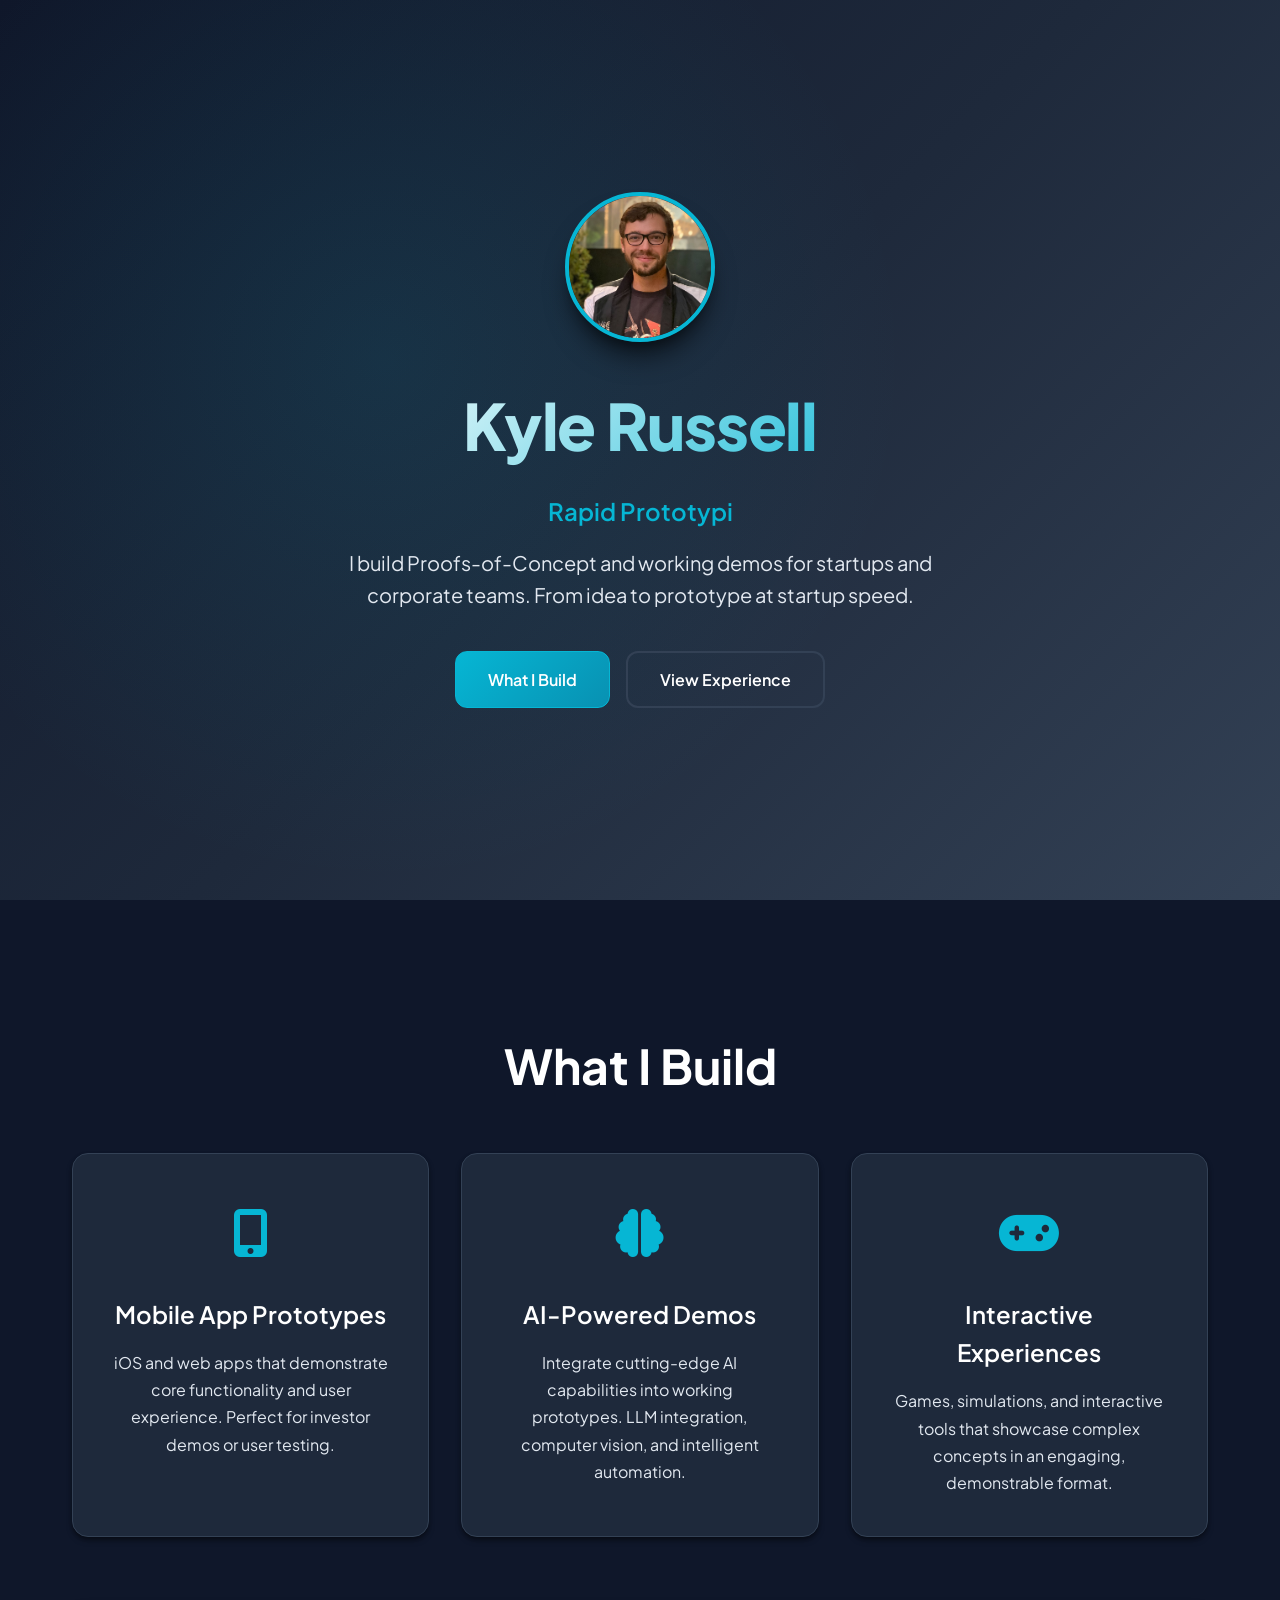
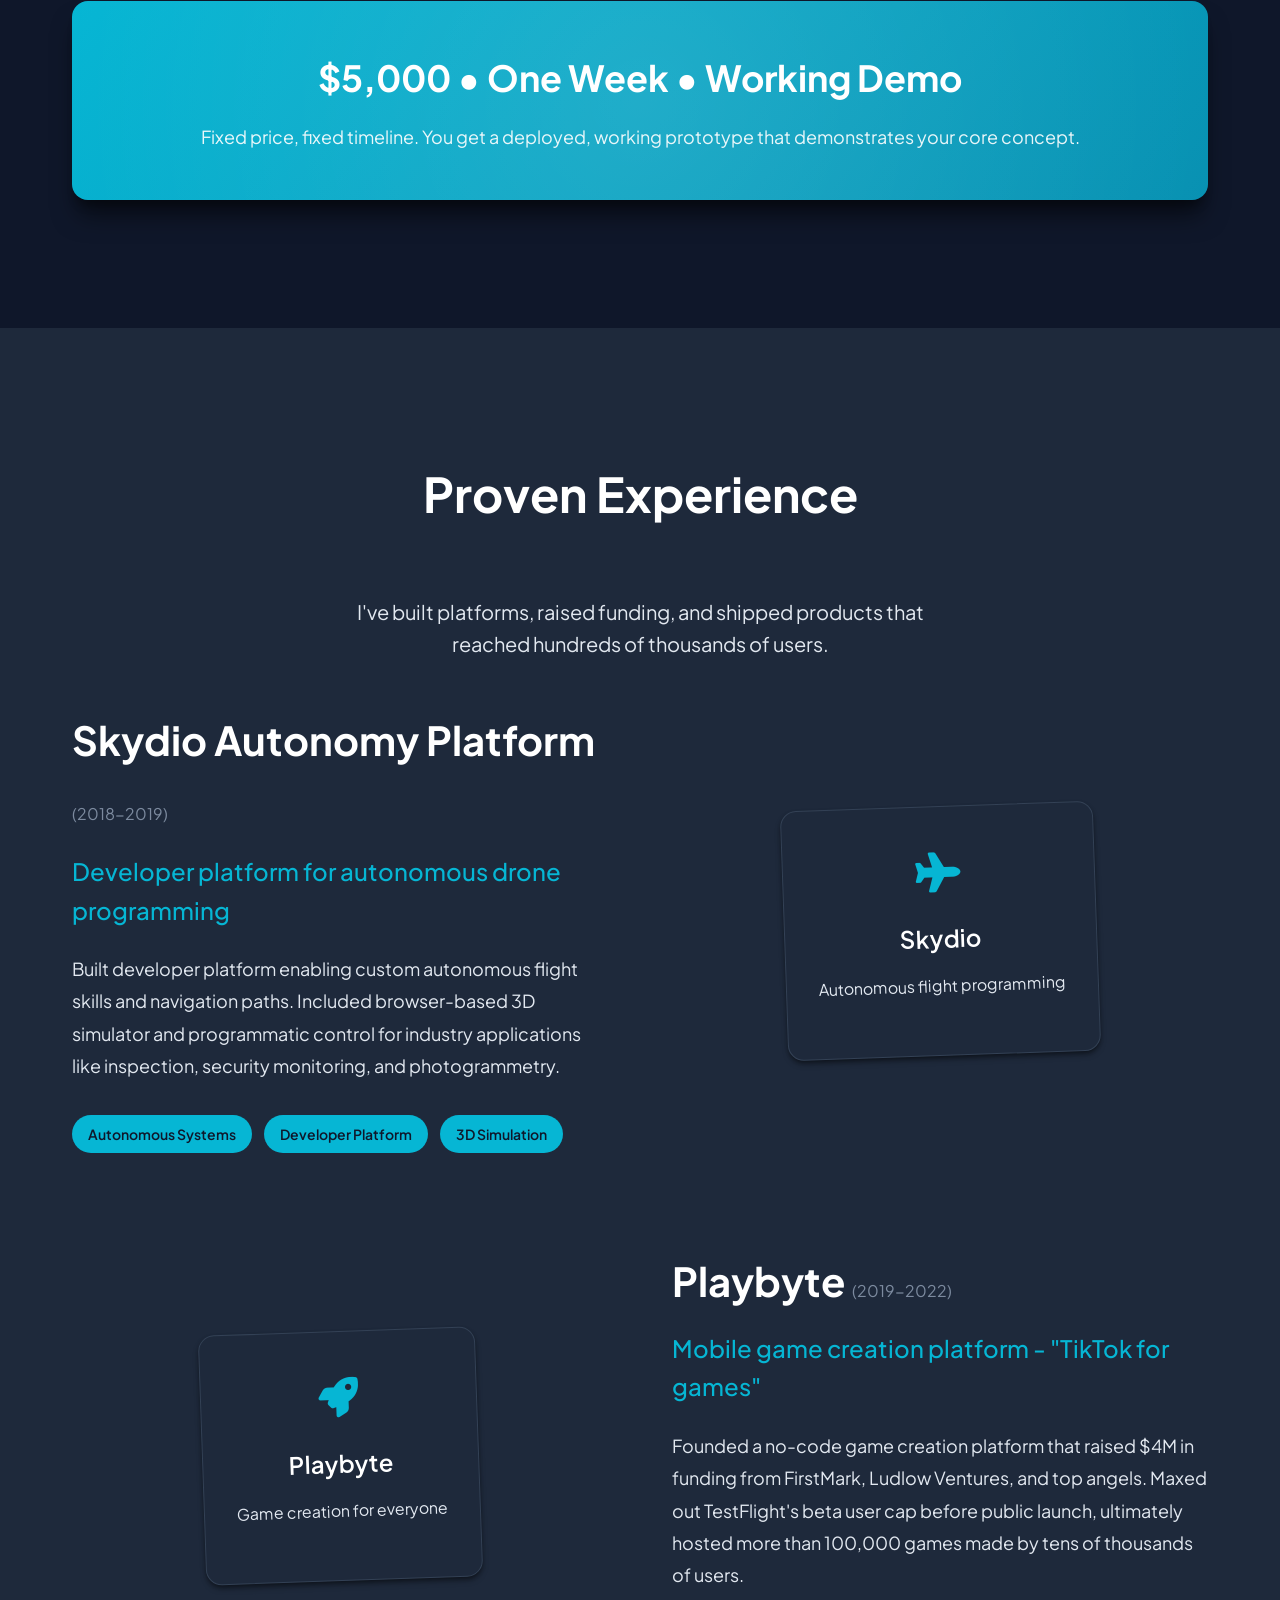
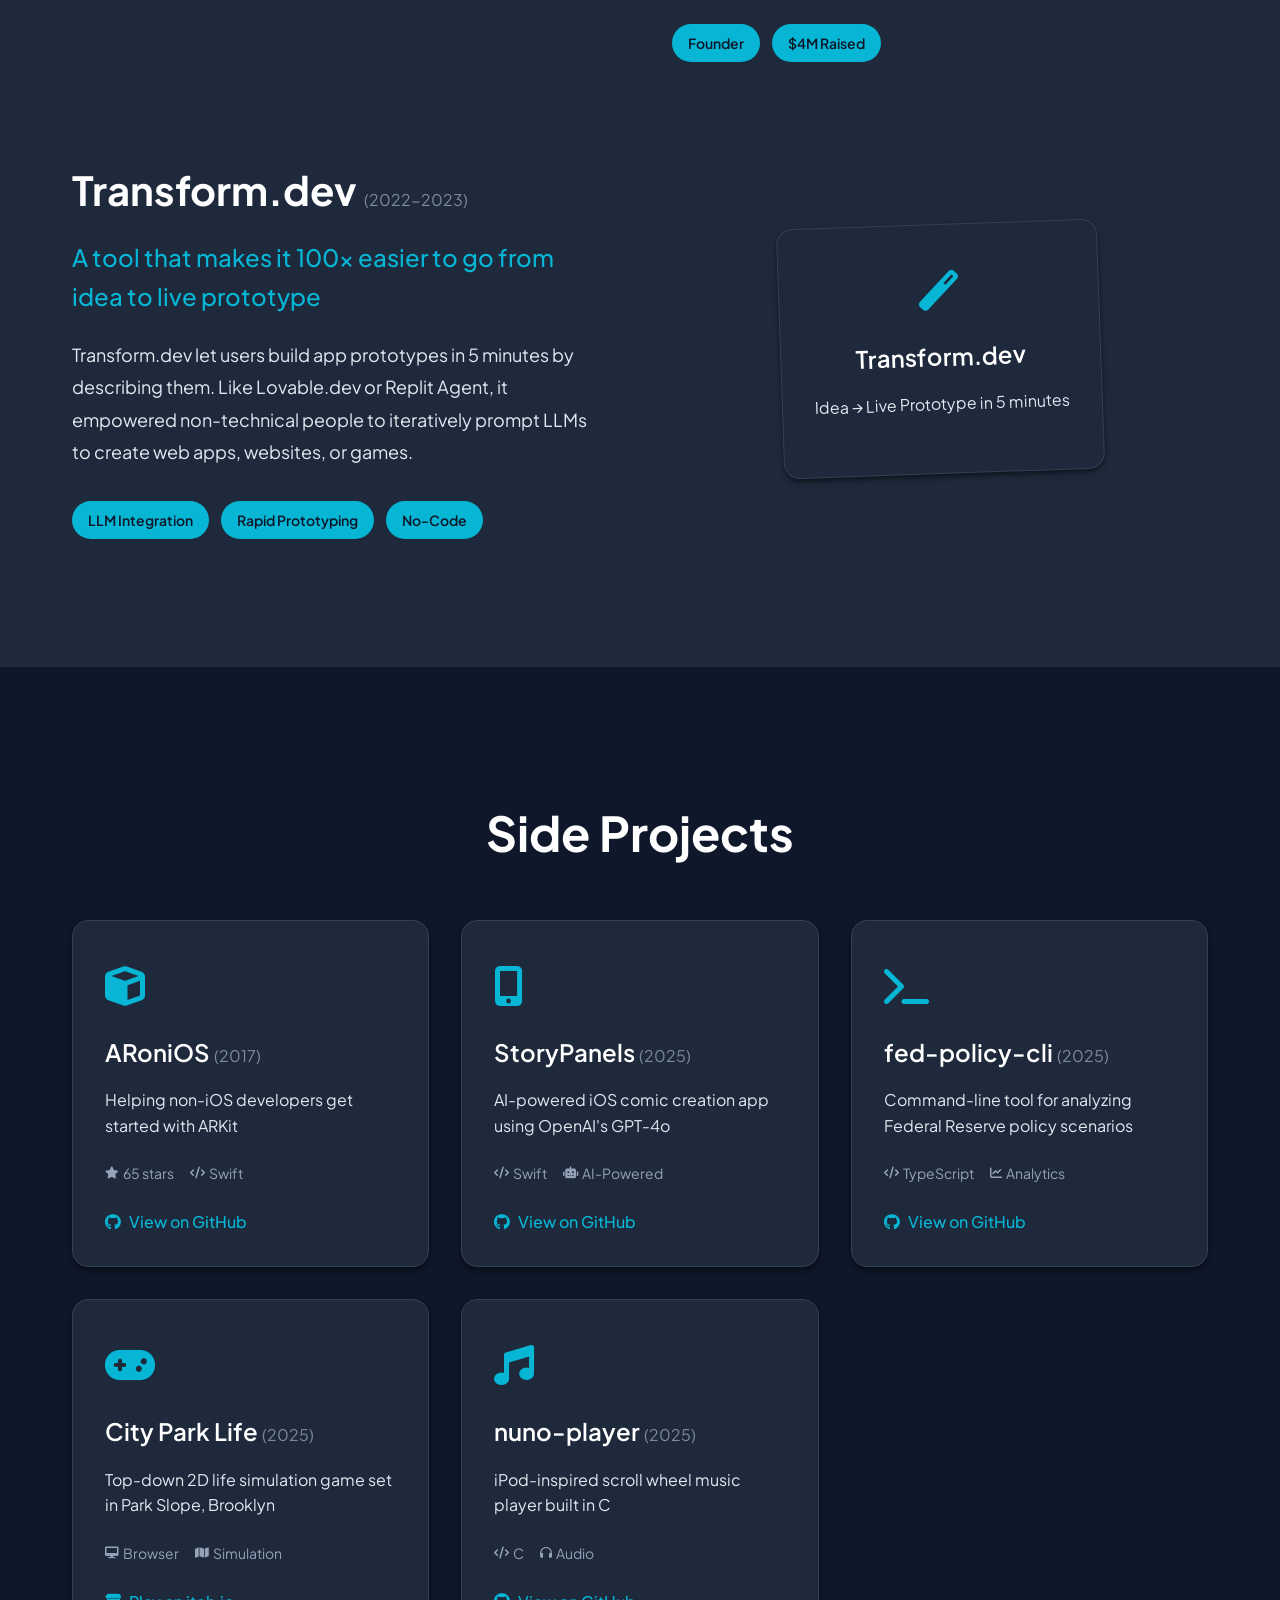
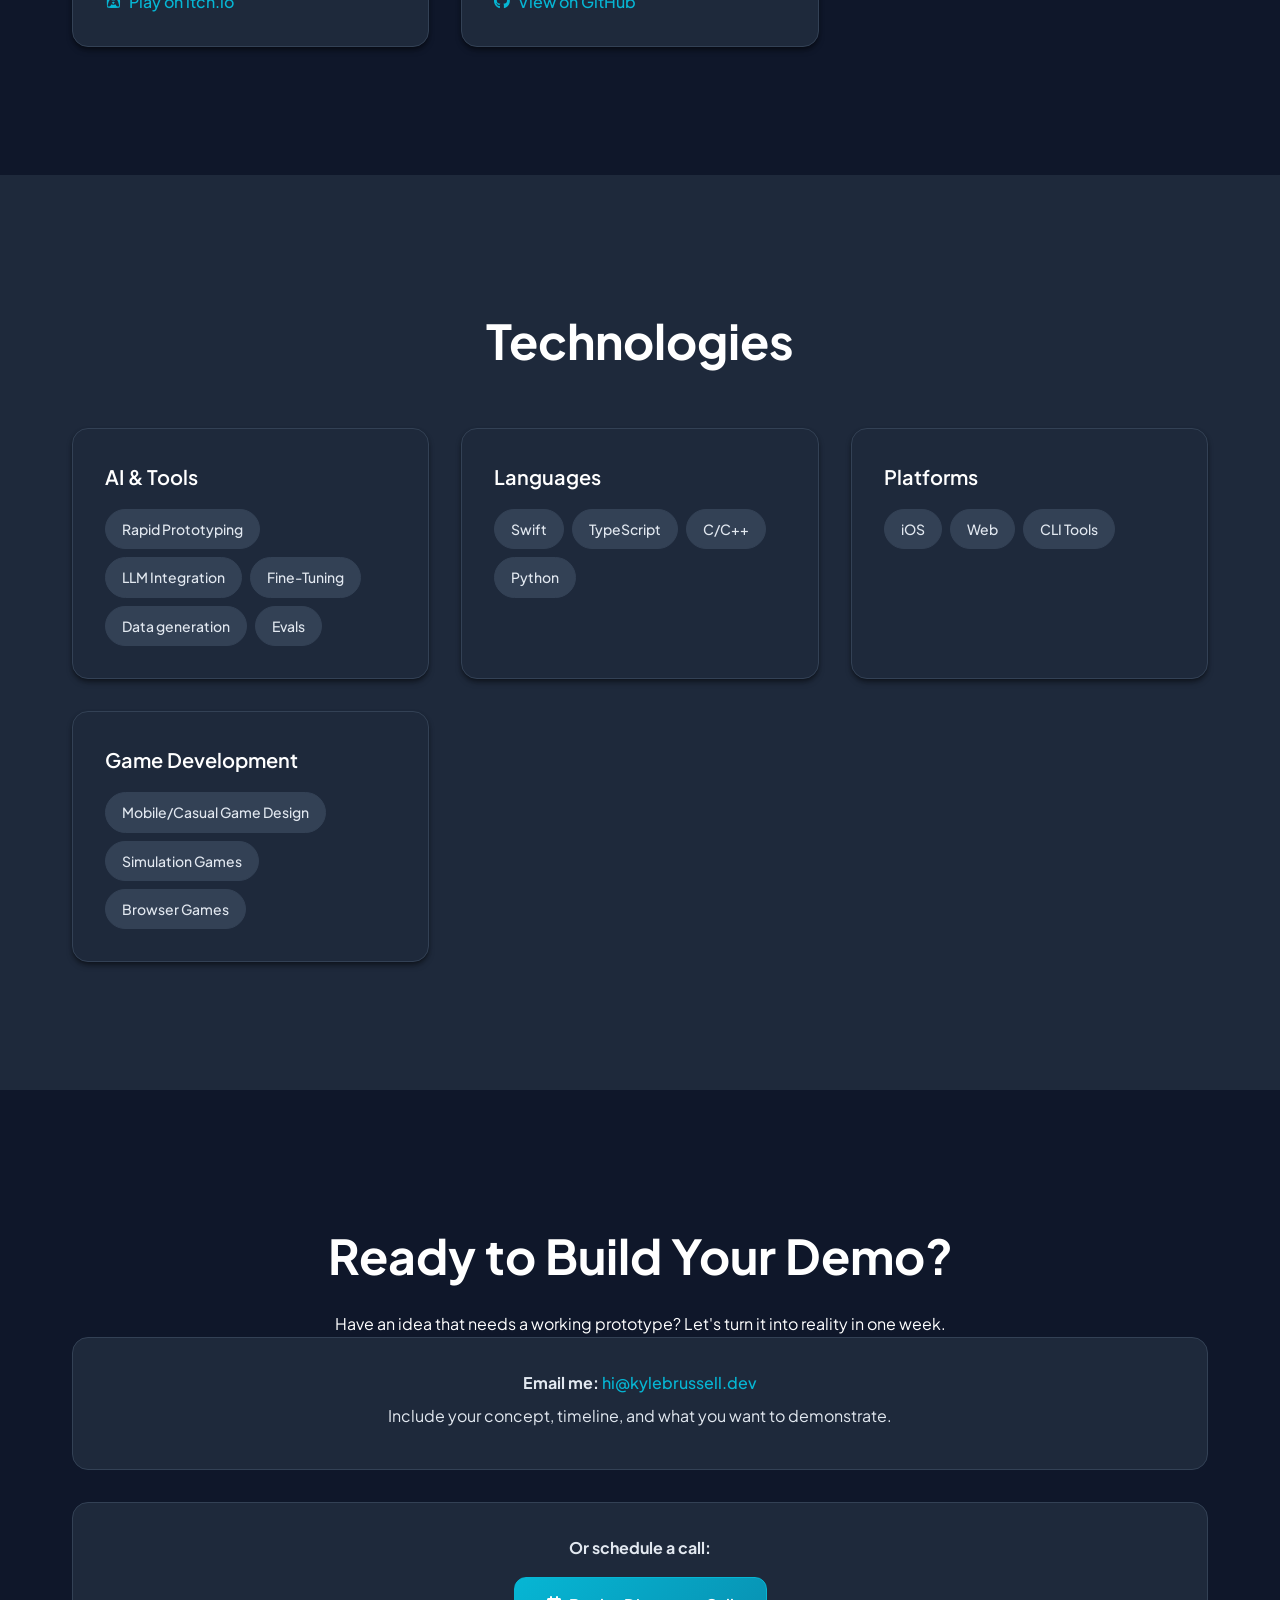
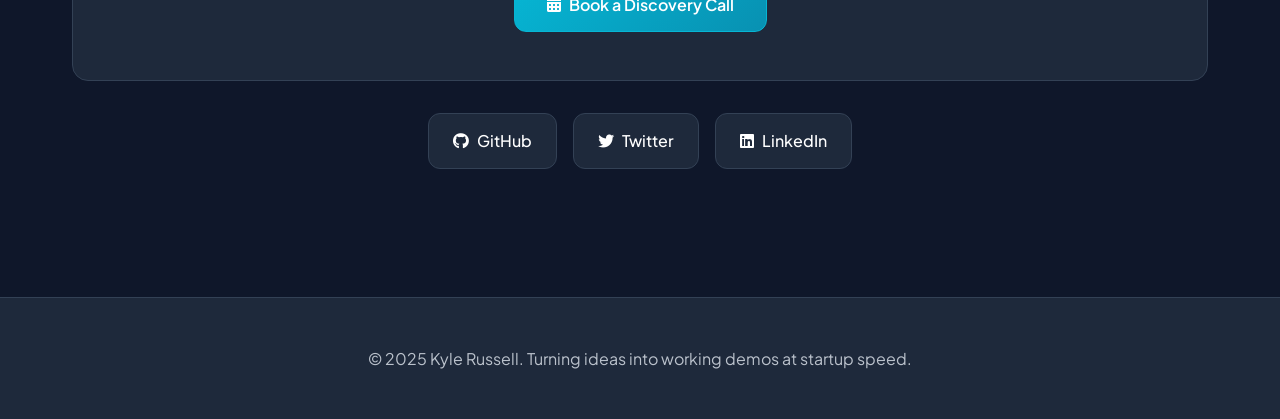
==== index.html @ d9837a2a "Streamline hero description copy - Change "From idea to deployed prototype at startup speed" to "Fro" ====
<!DOCTYPE html>
<html lang="en">
<head>
    <meta charset="UTF-8">
    <meta name="viewport" content="width=device-width, initial-scale=1.0">
    <title>Kyle Russell - Rapid Prototyping & Demo Development</title>
    <link rel="stylesheet" href="styles.css">
    <link href="https://fonts.googleapis.com/css2?family=Plus+Jakarta+Sans:wght@200;300;400;500;600;700;800&display=swap" rel="stylesheet">
    <link rel="stylesheet" href="https://cdnjs.cloudflare.com/ajax/libs/font-awesome/6.0.0/css/all.min.css">
</head>
<body>
    <header class="hero">
        <div class="container">
            <div class="hero-content">
                <div class="hero-profile">
                    <img src="./kyle-2019.jpeg" alt="Kyle Russell" class="profile-image">
                </div>
                <h1>Kyle Russell</h1>
                <p class="hero-subtitle">Rapid Prototyping & Demo Development</p>
                <p class="hero-description">I build Proofs-of-Concept and working demos for startups and corporate teams. From idea to prototype at startup speed.</p>
                <div class="hero-links">
                    <a href="#services" class="btn btn-primary">
                        What I Build
                    </a>
                    <a href="#experience" class="btn btn-secondary">View Experience</a>
                </div>
            </div>
        </div>
    </header>

    <main>
        <section id="services" class="services">
            <div class="container">
                <h2>What I Build</h2>
                <div class="services-grid">
                    <div class="service-card">
                        <div class="service-icon">
                            <i class="fas fa-mobile-alt"></i>
                        </div>
                        <h3>Mobile App Prototypes</h3>
                        <p>iOS and web apps that demonstrate core functionality and user experience. Perfect for investor demos or user testing.</p>
                    </div>
                    <div class="service-card">
                        <div class="service-icon">
                            <i class="fas fa-brain"></i>
                        </div>
                        <h3>AI-Powered Demos</h3>
                        <p>Integrate cutting-edge AI capabilities into working prototypes. LLM integration, computer vision, and intelligent automation.</p>
                    </div>
                    <div class="service-card">
                        <div class="service-icon">
                            <i class="fas fa-gamepad"></i>
                        </div>
                        <h3>Interactive Experiences</h3>
                        <p>Games, simulations, and interactive tools that showcase complex concepts in an engaging, demonstrable format.</p>
                    </div>
                </div>
                <div class="pricing-highlight">
                    <h3>$5,000 • One Week • Working Demo</h3>
                    <p>Fixed price, fixed timeline. You get a deployed, working prototype that demonstrates your core concept.</p>
                </div>
            </div>
        </section>

        <section id="experience" class="featured-project">
            <div class="container">
                <h2 class="featured-title">Proven Experience</h2>
                <p class="section-subtitle">I've built platforms, raised funding, and shipped products that reached hundreds of thousands of users.</p>
                <div class="featured-grid">
                    <div class="featured-item">
                        <div class="featured-text">
                            <h3>Skydio Autonomy Platform <span class="project-year">(2018-2019)</span></h3>
                            <p class="featured-tagline">Developer platform for autonomous drone programming</p>
                            <p class="featured-description">
                                Built developer platform enabling custom autonomous flight skills and navigation paths. 
                                Included browser-based 3D simulator and programmatic control for industry applications 
                                like inspection, security monitoring, and photogrammetry.
                            </p>
                            <div class="featured-tech">
                                <span class="tech-tag">Autonomous Systems</span>
                                <span class="tech-tag">Developer Platform</span>
                                <span class="tech-tag">3D Simulation</span>
                            </div>
                        </div>
                        <div class="featured-visual">
                            <a href="https://techcrunch.com/2018/09/06/skydio-announces-autonomous-drone-developer-platform-new-1999-price-point/" class="featured-card-link">
                                <div class="project-card featured-card">
                                    <div class="card-icon">
                                        <i class="fas fa-plane"></i>
                                    </div>
                                    <h3>Skydio</h3>
                                    <p>Autonomous flight programming</p>
                                </div>
                            </a>
                        </div>
                    </div>
                    
                    <div class="featured-item">
                        <div class="featured-text">
                            <h3>Playbyte <span class="project-year">(2019-2022)</span></h3>
                            <p class="featured-tagline">Mobile game creation platform - "TikTok for games"</p>
                            <p class="featured-description">
                                Founded a no-code game creation platform that raised $4M in funding from FirstMark, 
                                Ludlow Ventures, and top angels. 
                                
                                Maxed out TestFlight's 
                                beta user cap before public launch, ultimately hosted more than 100,000 games
                                made by tens of thousands of users.
                            </p>
                            <div class="featured-tech">
                                <span class="tech-tag">Founder</span>
                                <span class="tech-tag">$4M Raised</span>
                            </div>
                        </div>
                        <div class="featured-visual">
                            <a href="https://techcrunch.com/2021/09/03/playbytes-new-app-aims-to-become-the-tiktok-for-games/" class="featured-card-link">
                                <div class="project-card featured-card">
                                    <div class="card-icon">
                                        <i class="fas fa-rocket"></i>
                                    </div>
                                    <h3>Playbyte</h3>
                                    <p>Game creation for everyone</p>
                                </div>
                            </a>
                        </div>
                    </div>
                    
                    <div class="featured-item">
                        <div class="featured-text">
                            <h3>Transform.dev <span class="project-year">(2022-2023)</span></h3>
                            <p class="featured-tagline">A tool that makes it 100x easier to go from idea to live prototype</p>
                            <p class="featured-description">
                                Transform.dev let users build app prototypes in 5 minutes by describing them. 
                                Like Lovable.dev or Replit Agent, it empowered non-technical people to iteratively prompt LLMs 
                                to create web apps, websites, or games.
                            </p>
                            <div class="featured-tech">
                                <span class="tech-tag">LLM Integration</span>
                                <span class="tech-tag">Rapid Prototyping</span>
                                <span class="tech-tag">No-Code</span>
                            </div>
                        </div>
                        <div class="featured-visual">
                            <a href="https://x.com/kylebrussell/status/1677411174713905156" class="featured-card-link">
                                <div class="project-card featured-card">
                                    <div class="card-icon">
                                        <i class="fas fa-magic"></i>
                                    </div>
                                    <h3>Transform.dev</h3>
                                    <p>Idea → Live Prototype in 5 minutes</p>
                                </div>
                            </a>
                        </div>
                    </div>
                </div>
            </div>
        </section>

        <section id="projects" class="projects">
            <div class="container">
                <h2>Side Projects</h2>
                <div class="projects-grid">
                    <div class="project-card">
                        <div class="card-icon">
                            <i class="fas fa-cube"></i>
                        </div>
                        <h3>ARoniOS <span class="project-year">(2017)</span></h3>
                        <p>Helping non-iOS developers get started with ARKit</p>
                        <div class="project-stats">
                            <span class="stat">
                                <i class="fas fa-star"></i> 65 stars
                            </span>
                            <span class="stat">
                                <i class="fas fa-code"></i> Swift
                            </span>
                        </div>
                        <a href="https://github.com/kylebrussell/ARoniOS" class="project-link">
                            <i class="fab fa-github"></i> View on GitHub
                        </a>
                    </div>

                    <div class="project-card">
                        <div class="card-icon">
                            <i class="fas fa-mobile-alt"></i>
                        </div>
                        <h3>StoryPanels <span class="project-year">(2025)</span></h3>
                        <p>AI-powered iOS comic creation app using OpenAI's GPT-4o</p>
                        <div class="project-stats">
                            <span class="stat">
                                <i class="fas fa-code"></i> Swift
                            </span>
                            <span class="stat">
                                <i class="fas fa-robot"></i> AI-Powered
                            </span>
                        </div>
                        <a href="https://github.com/kylebrussell/StoryPanels" class="project-link">
                            <i class="fab fa-github"></i> View on GitHub
                        </a>
                    </div>

                    <div class="project-card">
                        <div class="card-icon">
                            <i class="fas fa-terminal"></i>
                        </div>
                        <h3>fed-policy-cli <span class="project-year">(2025)</span></h3>
                        <p>Command-line tool for analyzing Federal Reserve policy scenarios</p>
                        <div class="project-stats">
                            <span class="stat">
                                <i class="fas fa-code"></i> TypeScript
                            </span>
                            <span class="stat">
                                <i class="fas fa-chart-line"></i> Analytics
                            </span>
                        </div>
                        <a href="https://github.com/kylebrussell/fed-policy-cli" class="project-link">
                            <i class="fab fa-github"></i> View on GitHub
                        </a>
                    </div>

                    <div class="project-card">
                        <div class="card-icon">
                            <i class="fas fa-gamepad"></i>
                        </div>
                        <h3>City Park Life <span class="project-year">(2025)</span></h3>
                        <p>Top-down 2D life simulation game set in Park Slope, Brooklyn</p>
                        <div class="project-stats">
                            <span class="stat">
                                <i class="fas fa-desktop"></i> Browser
                            </span>
                            <span class="stat">
                                <i class="fas fa-map"></i> Simulation
                            </span>
                        </div>
                        <a href="https://kylebrussell.itch.io/" class="project-link">
                            <i class="fab fa-itch-io"></i> Play on itch.io
                        </a>
                    </div>

                    <div class="project-card">
                        <div class="card-icon">
                            <i class="fas fa-music"></i>
                        </div>
                        <h3>nuno-player <span class="project-year">(2025)</span></h3>
                        <p>iPod-inspired scroll wheel music player built in C</p>
                        <div class="project-stats">
                            <span class="stat">
                                <i class="fas fa-code"></i> C
                            </span>
                            <span class="stat">
                                <i class="fas fa-headphones"></i> Audio
                            </span>
                        </div>
                        <a href="https://github.com/kylebrussell/nuno-player" class="project-link">
                            <i class="fab fa-github"></i> View on GitHub
                        </a>
                    </div>
                </div>
            </div>
        </section>

        <section id="skills" class="skills">
            <div class="container">
                <h2>Technologies</h2>
                <div class="skills-grid">
                    <div class="skill-category">
                        <h3>AI & Tools</h3>
                        <div class="skill-tags">
                            <span class="skill-tag">Rapid Prototyping</span>
                            <span class="skill-tag">LLM Integration</span>
                            <span class="skill-tag">Fine-Tuning</span>
                            <span class="skill-tag">Data generation</span>
                            <span class="skill-tag">Evals</span>
                        </div>
                    </div>
                    <div class="skill-category">
                        <h3>Languages</h3>
                        <div class="skill-tags">
                            <span class="skill-tag">Swift</span>
                            <span class="skill-tag">TypeScript</span>
                            <span class="skill-tag">C/C++</span>
                            <span class="skill-tag">Python</span>
                        </div>
                    </div>
                    <div class="skill-category">
                        <h3>Platforms</h3>
                        <div class="skill-tags">
                            <span class="skill-tag">iOS</span>
                            <span class="skill-tag">Web</span>
                            <span class="skill-tag">CLI Tools</span>
                        </div>
                    </div>
                    <div class="skill-category">
                        <h3>Game Development</h3>
                        <div class="skill-tags">
                            <span class="skill-tag">Mobile/Casual Game Design</span>
                            <span class="skill-tag">Simulation Games</span>
                            <span class="skill-tag">Browser Games</span>
                        </div>
                    </div>
                </div>
            </div>
        </section>

        <section id="contact" class="contact">
            <div class="container">
                <h2>Ready to Build Your Demo?</h2>
                <p>Have an idea that needs a working prototype? Let's turn it into reality in one week.</p>
                <div class="contact-cta">
                    <p><strong>Email me:</strong> <a href="mailto:hi@kylebrussell.dev">hi@kylebrussell.dev</a></p>
                    <p>Include your concept, timeline, and what you want to demonstrate.</p>
                </div>
                <div class="booking-cta">
                    <p><strong>Or schedule a call:</strong></p>
                    <a href="https://calendar.google.com/calendar/u/0/appointments/schedules/AcZssZ37i5G_AE8nNMeii52Aupu6XzjVQv7yuiBuBCwr4k3FD4Z7AxFMJlbBE06J2bVmI9TpGoSYcE0C" class="btn btn-primary booking-btn" target="_blank">
                        <i class="fas fa-calendar-alt"></i> Book a Discovery Call
                    </a>
                </div>
                <div class="contact-links">
                    <a href="https://github.com/kylebrussell" class="contact-link">
                        <i class="fab fa-github"></i> GitHub
                    </a>
                    <a href="https://x.com/kylebrussell" class="contact-link">
                        <i class="fab fa-twitter"></i> Twitter
                    </a>
                    <a href="https://www.linkedin.com/in/kyle-russell-32a49668/" class="contact-link">
                        <i class="fab fa-linkedin"></i> LinkedIn
                    </a>
                </div>
            </div>
        </section>
    </main>

    <footer>
        <div class="container">
            <p>&copy; 2025 Kyle Russell. Turning ideas into working demos at startup speed.</p>
        </div>
    </footer>

    <script src="script.js"></script>
</body>
</html>
---- styles.css ----
:root {
    --primary-color: #06b6d4;
    --primary-hover: #0891b2;
    --secondary-color: #64748b;
    --accent-color: #f59e0b;
    --text-primary: #ffffff;
    --text-secondary: #e2e8f0;
    --text-muted: #94a3b8;
    --bg-primary: #0f172a;
    --bg-secondary: #1e293b;
    --bg-tertiary: #334155;
    --bg-card: #1e293b;
    --border-color: #334155;
    --shadow-sm: 0 1px 2px 0 rgba(0, 0, 0, 0.3);
    --shadow-md: 0 4px 6px -1px rgba(0, 0, 0, 0.4), 0 2px 4px -1px rgba(0, 0, 0, 0.3);
    --shadow-lg: 0 10px 15px -3px rgba(0, 0, 0, 0.4), 0 4px 6px -2px rgba(0, 0, 0, 0.3);
    --shadow-xl: 0 20px 25px -5px rgba(0, 0, 0, 0.5), 0 10px 10px -5px rgba(0, 0, 0, 0.3);
    --gradient-primary: linear-gradient(135deg, #0f172a 0%, #1e293b 100%);
    --gradient-accent: linear-gradient(135deg, #06b6d4 0%, #0891b2 100%);
    --gradient-hero: linear-gradient(135deg, #0f172a 0%, #1e293b 50%, #334155 100%);
}

* {
    margin: 0;
    padding: 0;
    box-sizing: border-box;
}

body {
    font-family: 'Plus Jakarta Sans', -apple-system, BlinkMacSystemFont, 'Segoe UI', sans-serif;
    line-height: 1.6;
    color: var(--text-primary);
    background-color: var(--bg-primary);
    overflow-x: hidden;
}

.container {
    max-width: 1200px;
    margin: 0 auto;
    padding: 0 2rem;
}

/* Hero Section */
.hero {
    background: var(--gradient-hero);
    color: var(--text-primary);
    padding: 8rem 0;
    position: relative;
    overflow: hidden;
    min-height: 100vh;
    display: flex;
    align-items: center;
}

.hero::before {
    content: '';
    position: absolute;
    top: 0;
    left: 0;
    right: 0;
    bottom: 0;
    background: radial-gradient(circle at 30% 40%, rgba(6, 182, 212, 0.1) 0%, transparent 50%);
    pointer-events: none;
}

.hero-content {
    text-align: center;
    position: relative;
    z-index: 1;
}

.hero-profile {
    margin-bottom: 2rem;
    text-align: center;
    display: flex;
    justify-content: center;
    align-items: center;
}

.profile-image {
    width: 150px !important;
    height: 150px !important;
    border-radius: 50% !important;
    object-fit: cover !important;
    border: 4px solid var(--primary-color) !important;
    box-shadow: var(--shadow-xl) !important;
    transition: transform 0.3s ease;
    display: block !important;
    margin: 0 auto !important;
    max-width: 150px !important;
    max-height: 150px !important;
}

.profile-image:hover {
    transform: scale(1.05);
}

.hero h1 {
    font-size: 4rem;
    font-weight: 800;
    margin-bottom: 1rem;
    letter-spacing: -0.02em;
    background: linear-gradient(135deg, var(--text-primary) 0%, var(--primary-color) 100%);
    -webkit-background-clip: text;
    -webkit-text-fill-color: transparent;
    background-clip: text;
}

.hero-subtitle {
    font-size: 1.5rem;
    font-weight: 600;
    margin-bottom: 1rem;
    color: var(--primary-color);
}

.hero-description {
    font-size: 1.25rem;
    font-weight: 400;
    margin-bottom: 2.5rem;
    color: var(--text-secondary);
    max-width: 600px;
    margin-left: auto;
    margin-right: auto;
}

.hero-links {
    display: flex;
    gap: 1rem;
    justify-content: center;
    flex-wrap: wrap;
}

/* Buttons */
.btn {
    display: inline-flex;
    align-items: center;
    gap: 0.5rem;
    padding: 0.875rem 2rem;
    border-radius: 0.75rem;
    font-weight: 600;
    text-decoration: none;
    transition: all 0.3s ease;
    border: none;
    cursor: pointer;
    font-size: 1rem;
    position: relative;
    overflow: hidden;
}

.btn::before {
    content: '';
    position: absolute;
    top: 0;
    left: -100%;
    width: 100%;
    height: 100%;
    background: linear-gradient(90deg, transparent, rgba(255, 255, 255, 0.1), transparent);
    transition: left 0.5s ease;
}

.btn:hover::before {
    left: 100%;
}

.btn-primary {
    background: var(--gradient-accent);
    color: var(--text-primary);
    border: 1px solid var(--primary-color);
}

.btn-primary:hover {
    transform: translateY(-2px);
    box-shadow: var(--shadow-lg);
}

.btn-secondary {
    background: transparent;
    color: var(--text-primary);
    border: 2px solid var(--border-color);
}

.btn-secondary:hover {
    background: var(--bg-secondary);
    border-color: var(--primary-color);
    transform: translateY(-2px);
}

/* Services Section */
.services {
    padding: 8rem 0;
    background: var(--bg-primary);
}

.services h2 {
    text-align: center;
    font-size: 3rem;
    font-weight: 700;
    margin-bottom: 3rem;
    color: var(--text-primary);
}

.services-grid {
    display: grid;
    grid-template-columns: repeat(auto-fit, minmax(350px, 1fr));
    gap: 2rem;
    margin-bottom: 4rem;
}

.service-card {
    background: var(--bg-card);
    border: 1px solid var(--border-color);
    border-radius: 1rem;
    padding: 2.5rem;
    box-shadow: var(--shadow-md);
    transition: all 0.3s ease;
    text-align: center;
    position: relative;
    overflow: hidden;
}

.service-card::before {
    content: '';
    position: absolute;
    top: 0;
    left: 0;
    right: 0;
    height: 3px;
    background: var(--gradient-accent);
    transform: scaleX(0);
    transition: transform 0.3s ease;
}

.service-card:hover::before {
    transform: scaleX(1);
}

.service-card:hover {
    transform: translateY(-8px);
    box-shadow: var(--shadow-xl);
    border-color: var(--primary-color);
}

.service-icon {
    font-size: 3rem;
    color: var(--primary-color);
    margin-bottom: 1.5rem;
}

.service-card h3 {
    font-size: 1.5rem;
    font-weight: 600;
    margin-bottom: 1rem;
    color: var(--text-primary);
}

.service-card p {
    color: var(--text-secondary);
    line-height: 1.7;
}

.pricing-highlight {
    background: var(--gradient-accent);
    color: var(--text-primary);
    padding: 3rem;
    border-radius: 1rem;
    text-align: center;
    box-shadow: var(--shadow-xl);
    position: relative;
    overflow: hidden;
}

.pricing-highlight::before {
    content: '';
    position: absolute;
    top: -50%;
    left: -50%;
    width: 200%;
    height: 200%;
    background: radial-gradient(circle, rgba(255, 255, 255, 0.1) 0%, transparent 50%);
    animation: pulse 4s ease-in-out infinite;
}

@keyframes pulse {
    0%, 100% { transform: scale(1); opacity: 0.5; }
    50% { transform: scale(1.1); opacity: 0.8; }
}

.pricing-highlight h3 {
    font-size: 2.25rem;
    font-weight: 700;
    margin-bottom: 1rem;
    position: relative;
    z-index: 1;
}

.pricing-highlight p {
    font-size: 1.125rem;
    opacity: 0.9;
    position: relative;
    z-index: 1;
}

.section-subtitle {
    text-align: center;
    font-size: 1.25rem;
    color: var(--text-secondary);
    margin-bottom: 3rem;
    max-width: 600px;
    margin-left: auto;
    margin-right: auto;
}

/* Featured Project */
.featured-project {
    padding: 8rem 0;
    background: var(--bg-secondary);
}

.featured-title {
    text-align: center;
    font-size: 3rem;
    font-weight: 700;
    margin-bottom: 4rem;
    color: var(--text-primary);
}

.featured-grid {
    display: grid;
    grid-template-columns: 1fr;
    gap: 6rem;
}

.featured-item {
    display: grid;
    grid-template-columns: 1fr 1fr;
    gap: 4rem;
    align-items: center;
}

.featured-item:nth-child(even) {
    direction: rtl;
}

.featured-item:nth-child(even) > * {
    direction: ltr;
}

.featured-text h3 {
    font-size: 2.5rem;
    font-weight: 700;
    margin-bottom: 1rem;
    color: var(--text-primary);
}

.featured-tagline {
    font-size: 1.5rem;
    font-weight: 500;
    color: var(--primary-color);
    margin-bottom: 1.5rem;
}

.featured-description {
    font-size: 1.125rem;
    color: var(--text-secondary);
    margin-bottom: 2rem;
    line-height: 1.8;
}

.featured-tech {
    display: flex;
    gap: 0.75rem;
    flex-wrap: wrap;
}

.tech-tag {
    background: var(--primary-color);
    color: var(--bg-primary);
    padding: 0.5rem 1rem;
    border-radius: 2rem;
    font-size: 0.875rem;
    font-weight: 600;
}

.featured-visual {
    display: flex;
    justify-content: center;
}

.featured-card {
    background: var(--bg-card);
    border-radius: 1rem;
    padding: 3rem;
    box-shadow: var(--shadow-xl);
    text-align: center;
    border: 1px solid var(--border-color);
    transform: rotate(-2deg);
    transition: transform 0.3s ease;
    position: relative;
}

.featured-card::before {
    content: '';
    position: absolute;
    top: 0;
    left: 0;
    right: 0;
    bottom: 0;
    background: linear-gradient(135deg, var(--primary-color) 0%, transparent 100%);
    opacity: 0.05;
    border-radius: 1rem;
}

.featured-card:hover {
    transform: rotate(0deg) scale(1.05);
}

.featured-card-link {
    text-decoration: none;
    display: block;
    transition: all 0.3s ease;
}

.featured-card-link:hover .featured-card {
    transform: rotate(0deg) scale(1.05);
}

.featured-card .card-icon {
    font-size: 3rem;
    color: var(--primary-color);
    margin-bottom: 1rem;
}

.featured-card h3 {
    font-size: 1.5rem;
    font-weight: 600;
    margin-bottom: 0.5rem;
    color: var(--text-primary);
}

.featured-card p {
    color: var(--text-secondary);
    font-size: 1rem;
}

/* Projects Section */
.projects {
    padding: 8rem 0;
    background: var(--bg-primary);
}

.projects h2 {
    text-align: center;
    font-size: 3rem;
    font-weight: 700;
    margin-bottom: 3rem;
    color: var(--text-primary);
}

.projects-grid {
    display: grid;
    grid-template-columns: repeat(auto-fit, minmax(350px, 1fr));
    gap: 2rem;
}

.project-card {
    background: var(--bg-card);
    border: 1px solid var(--border-color);
    border-radius: 1rem;
    padding: 2rem;
    box-shadow: var(--shadow-md);
    transition: all 0.3s ease;
    position: relative;
}

.project-card::before {
    content: '';
    position: absolute;
    top: 0;
    left: 0;
    right: 0;
    height: 3px;
    background: var(--gradient-accent);
    transform: scaleX(0);
    transition: transform 0.3s ease;
}

.project-card:hover::before {
    transform: scaleX(1);
}

.project-card:hover {
    transform: translateY(-8px);
    box-shadow: var(--shadow-xl);
    border-color: var(--primary-color);
}

.project-card .card-icon {
    font-size: 2.5rem;
    color: var(--primary-color);
    margin-bottom: 1rem;
}

.project-card h3 {
    font-size: 1.5rem;
    font-weight: 600;
    margin-bottom: 1rem;
    color: var(--text-primary);
}

.project-year {
    font-size: 1rem;
    font-weight: 400;
    color: var(--text-muted);
    opacity: 0.8;
}

.project-card p {
    color: var(--text-secondary);
    margin-bottom: 1.5rem;
    line-height: 1.6;
}

.project-stats {
    display: flex;
    gap: 1rem;
    margin-bottom: 1.5rem;
    flex-wrap: wrap;
}

.stat {
    display: flex;
    align-items: center;
    gap: 0.25rem;
    font-size: 0.875rem;
    color: var(--text-muted);
}

.stat i {
    font-size: 0.75rem;
}

.project-link {
    display: inline-flex;
    align-items: center;
    gap: 0.5rem;
    color: var(--primary-color);
    text-decoration: none;
    font-weight: 500;
    transition: color 0.2s ease;
}

.project-link:hover {
    color: var(--primary-hover);
}

/* Skills Section */
.skills {
    padding: 8rem 0;
    background: var(--bg-secondary);
}

.skills h2 {
    text-align: center;
    font-size: 3rem;
    font-weight: 700;
    margin-bottom: 3rem;
    color: var(--text-primary);
}

.skills-grid {
    display: grid;
    grid-template-columns: repeat(auto-fit, minmax(300px, 1fr));
    gap: 2rem;
}

.skill-category {
    background: var(--bg-card);
    border-radius: 1rem;
    padding: 2rem;
    box-shadow: var(--shadow-md);
    border: 1px solid var(--border-color);
    transition: all 0.3s ease;
}

.skill-category:hover {
    transform: translateY(-4px);
    box-shadow: var(--shadow-lg);
}

.skill-category h3 {
    font-size: 1.25rem;
    font-weight: 600;
    margin-bottom: 1rem;
    color: var(--text-primary);
}

.skill-tags {
    display: flex;
    flex-wrap: wrap;
    gap: 0.5rem;
}

.skill-tag {
    background: var(--bg-tertiary);
    color: var(--text-secondary);
    padding: 0.5rem 1rem;
    border-radius: 2rem;
    font-size: 0.875rem;
    font-weight: 500;
    border: 1px solid var(--border-color);
    transition: all 0.2s ease;
}

.skill-tag:hover {
    background: var(--primary-color);
    color: var(--bg-primary);
    border-color: var(--primary-color);
}

/* Contact Section */
.contact {
    padding: 8rem 0;
    background: var(--bg-primary);
    text-align: center;
}

.contact h2 {
    font-size: 3rem;
    font-weight: 700;
    margin-bottom: 1rem;
    color: var(--text-primary);
}

.contact > p {
    font-size: 1.125rem;
    color: var(--text-secondary);
    margin-bottom: 3rem;
}

.contact-cta {
    background: var(--bg-card);
    padding: 2rem;
    border-radius: 1rem;
    margin-bottom: 2rem;
    border: 1px solid var(--border-color);
}

.contact-cta p {
    margin-bottom: 0.5rem;
    color: var(--text-secondary);
}

.contact-cta a {
    color: var(--primary-color);
    text-decoration: none;
    font-weight: 500;
}

.contact-cta a:hover {
    color: var(--primary-hover);
}

.booking-cta {
    background: var(--bg-card);
    padding: 2rem;
    border-radius: 1rem;
    margin-bottom: 2rem;
    border: 1px solid var(--border-color);
    text-align: center;
}

.booking-cta p {
    margin-bottom: 1rem;
    color: var(--text-secondary);
}

.booking-cta .booking-btn {
    margin-bottom: 1rem;
    background: var(--gradient-accent) !important;
    color: var(--text-primary) !important;
    border: 1px solid var(--primary-color) !important;
}

.booking-cta .booking-btn:hover {
    transform: translateY(-2px) !important;
    box-shadow: var(--shadow-lg) !important;
}

.contact-links {
    display: flex;
    gap: 1rem;
    justify-content: center;
    flex-wrap: wrap;
}

.contact-link {
    display: inline-flex;
    align-items: center;
    gap: 0.5rem;
    padding: 0.875rem 1.5rem;
    background: var(--bg-card);
    color: var(--text-primary);
    text-decoration: none;
    border-radius: 0.75rem;
    font-weight: 500;
    transition: all 0.3s ease;
    border: 1px solid var(--border-color);
}

.contact-link:hover {
    background: var(--primary-color);
    color: var(--bg-primary);
    transform: translateY(-2px);
    box-shadow: var(--shadow-lg);
}

/* Footer */
footer {
    background: var(--bg-secondary);
    color: var(--text-secondary);
    padding: 3rem 0;
    text-align: center;
    border-top: 1px solid var(--border-color);
}

footer p {
    opacity: 0.8;
}

/* Responsive Design */
@media (max-width: 768px) {
    .container {
        padding: 0 1rem;
    }
    
    .hero {
        padding: 6rem 0;
        min-height: 100vh;
    }
    
    .hero h1 {
        font-size: 2.5rem;
    }
    
    .hero-subtitle {
        font-size: 1.25rem;
    }
    
    .hero-description {
        font-size: 1rem;
    }
    
    .profile-image {
        width: 120px;
        height: 120px;
    }
    
    .featured-grid {
        gap: 3rem;
    }
    
    .featured-item {
        grid-template-columns: 1fr;
        gap: 2rem;
        text-align: center;
    }
    
    .featured-item:nth-child(even) {
        direction: ltr;
    }
    
    .featured-text h3 {
        font-size: 1.75rem;
    }
    
    .featured-tagline {
        font-size: 1.125rem;
    }
    
    .featured-description {
        font-size: 1rem;
    }
    
    .services, .projects, .skills, .contact {
        padding: 6rem 0;
    }
    
    .services h2, .featured-title, .projects h2, .skills h2, .contact h2 {
        font-size: 2rem;
    }
    
    .services-grid {
        grid-template-columns: 1fr;
    }
    
    .pricing-highlight {
        padding: 2rem;
    }
    
    .pricing-highlight h3 {
        font-size: 1.5rem;
    }
    
    .projects-grid {
        grid-template-columns: 1fr;
    }
    
    .skills-grid {
        grid-template-columns: 1fr;
    }
    
    .hero-links, .contact-links {
        flex-direction: column;
        align-items: center;
    }
}

@media (max-width: 480px) {
    .hero h1 {
        font-size: 2rem;
    }
    
    .featured-card {
        padding: 2rem;
    }
    
    .project-card {
        padding: 1.5rem;
    }
    
    .skill-category {
        padding: 1.5rem;
    }
    
    .profile-image {
        width: 100px;
        height: 100px;
    }
}

/* Smooth scrolling */
html {
    scroll-behavior: smooth;
}

/* Force cache refresh */

/* Animation utilities */
@keyframes fadeInUp {
    from {
        opacity: 0;
        transform: translateY(30px);
    }
    to {
        opacity: 1;
        transform: translateY(0);
    }
}

.animate-fade-in-up {
    animation: fadeInUp 0.6s ease-out;
}

/* Glowing effect for interactive elements */
@keyframes glow {
    0%, 100% {
        box-shadow: 0 0 5px var(--primary-color);
    }
    50% {
        box-shadow: 0 0 20px var(--primary-color), 0 0 30px var(--primary-color);
    }
}

.glow {
    animation: glow 2s ease-in-out infinite alternate;
}

/* Gradient text effect */
.gradient-text {
    background: linear-gradient(135deg, var(--primary-color) 0%, var(--accent-color) 100%);
    -webkit-background-clip: text;
    -webkit-text-fill-color: transparent;
    background-clip: text;
}
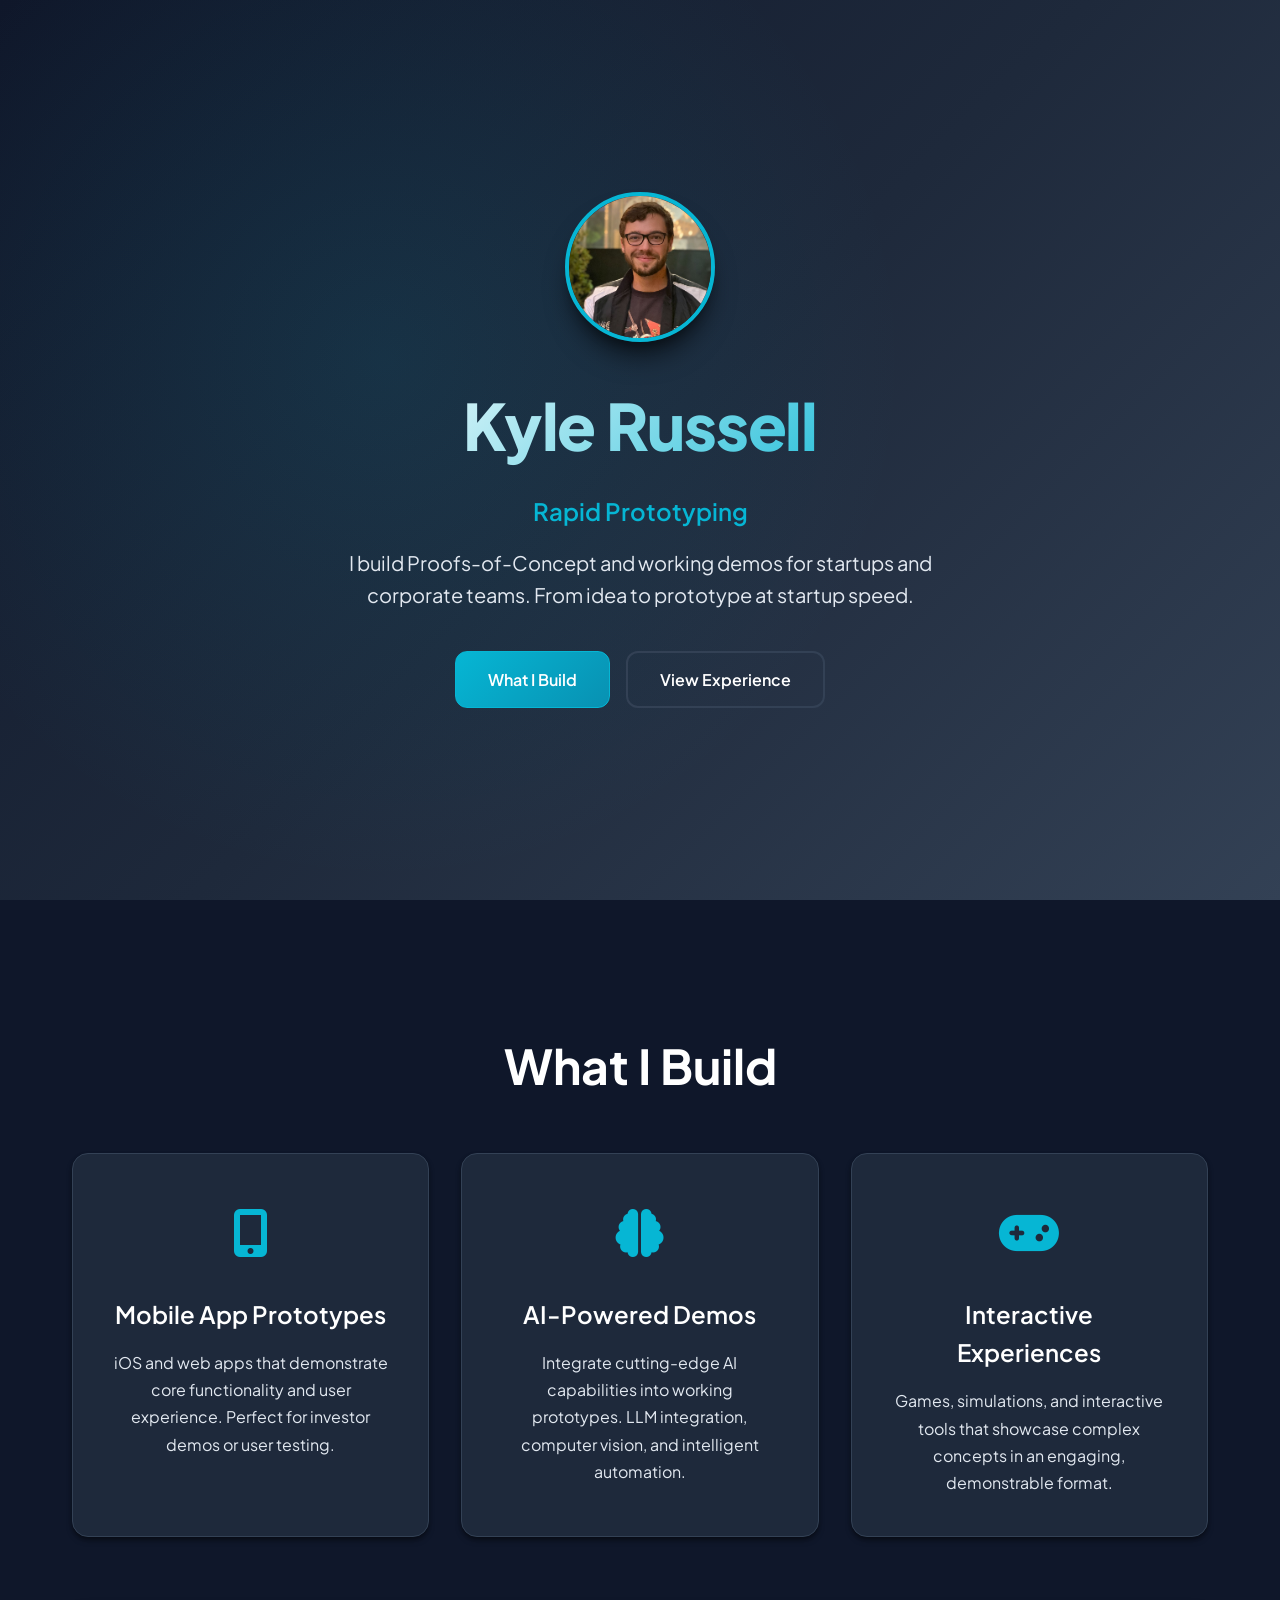
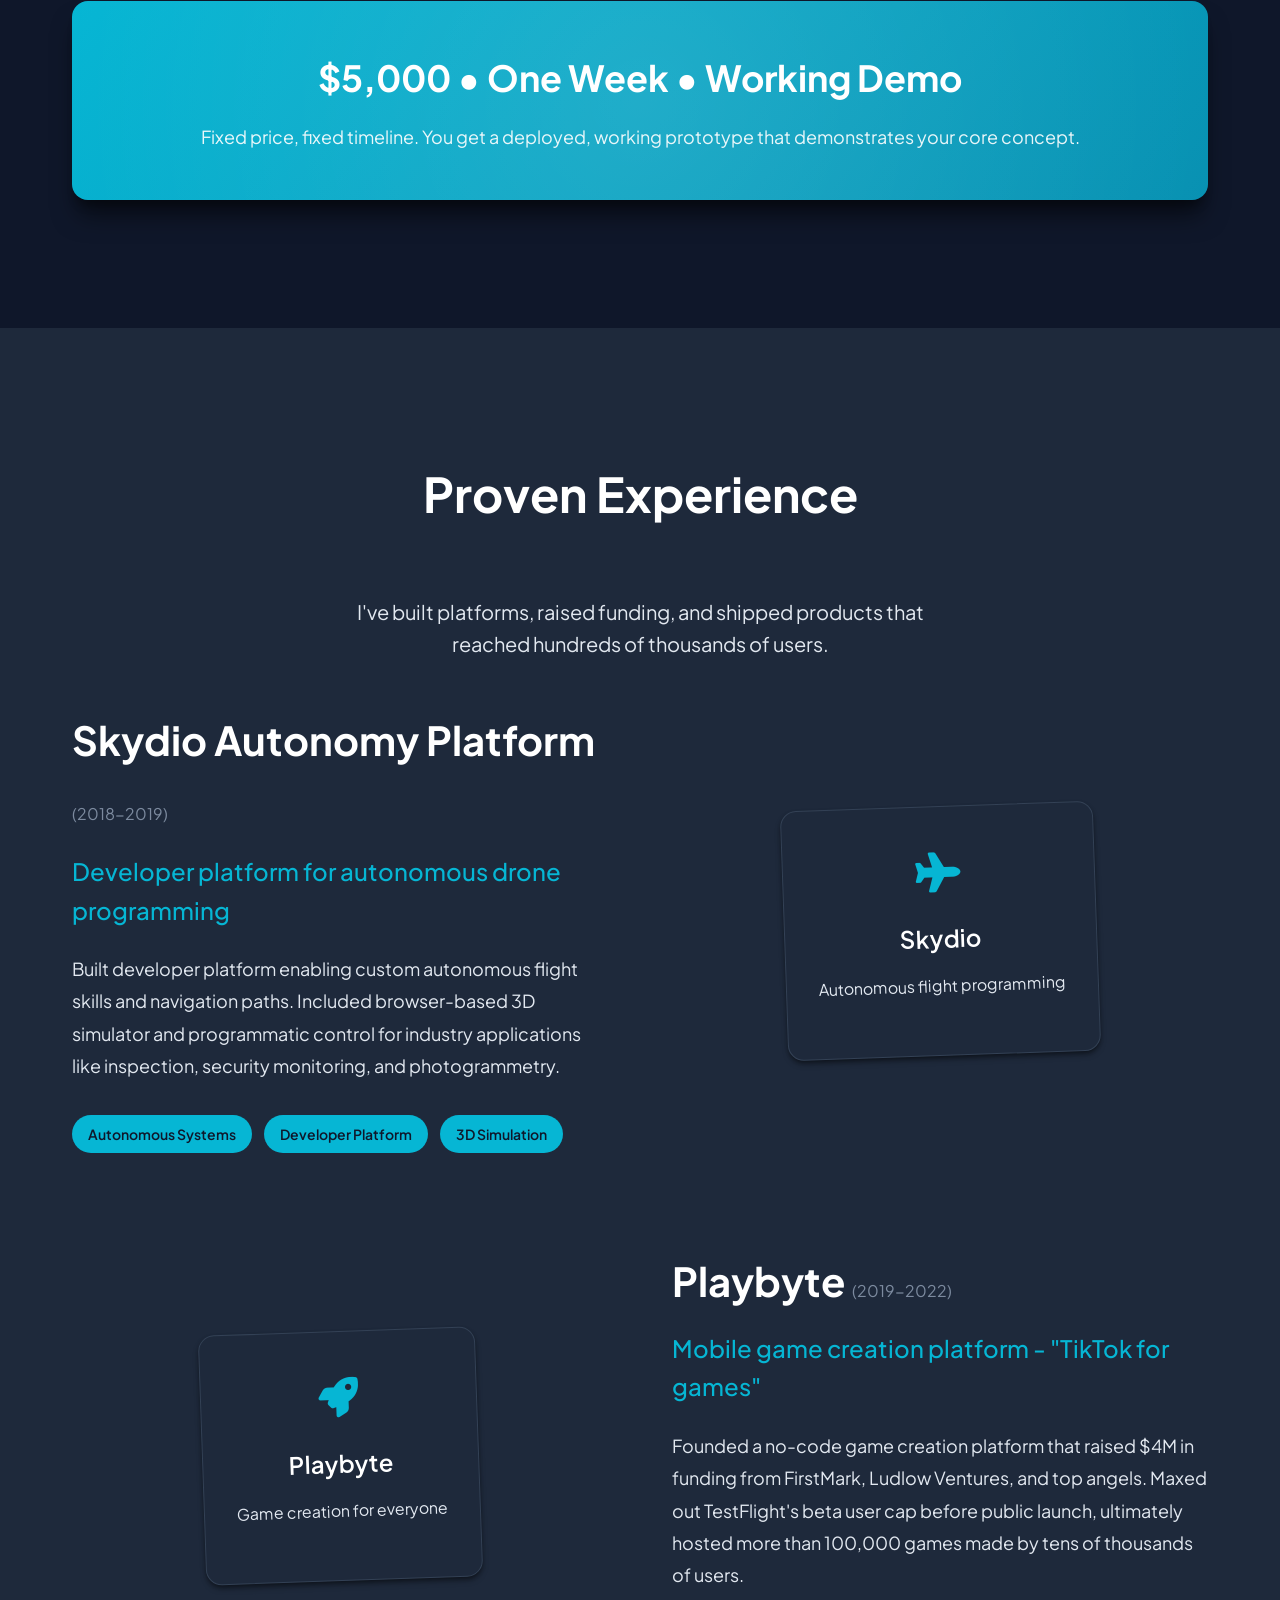
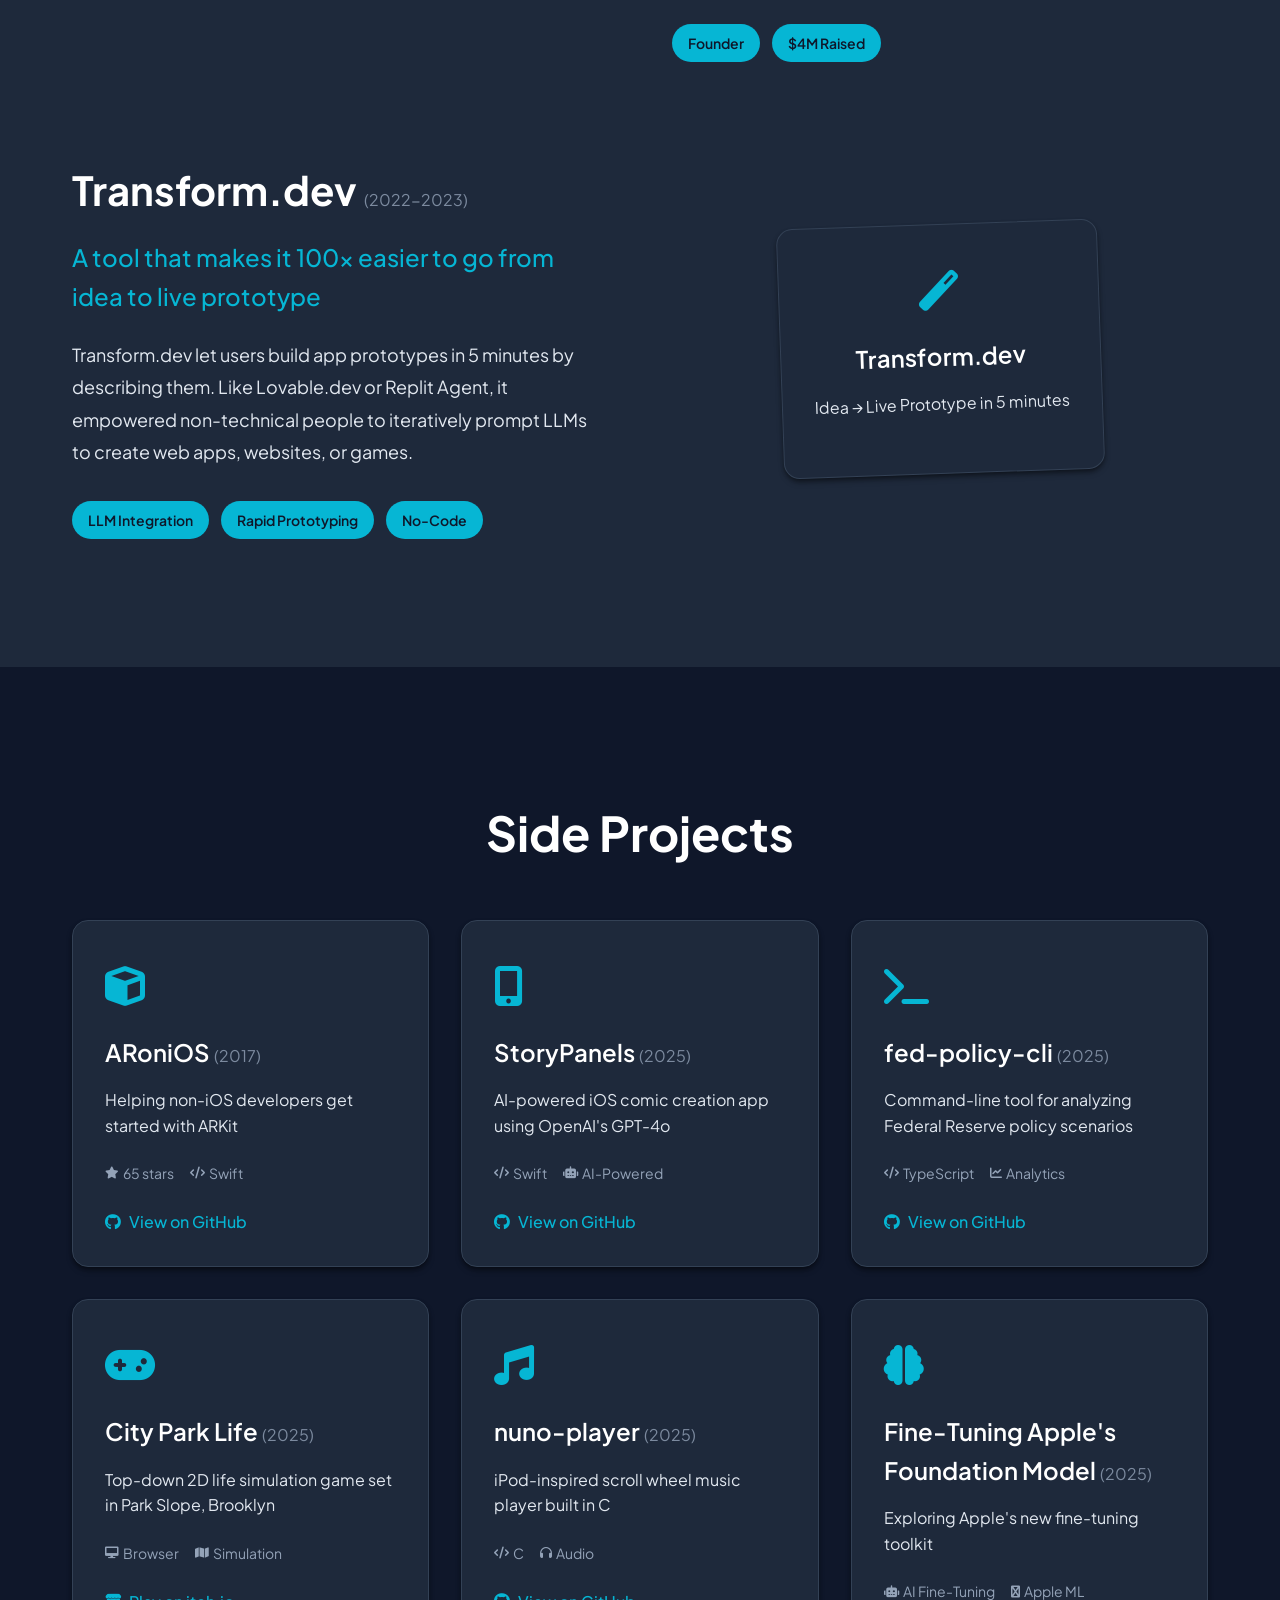
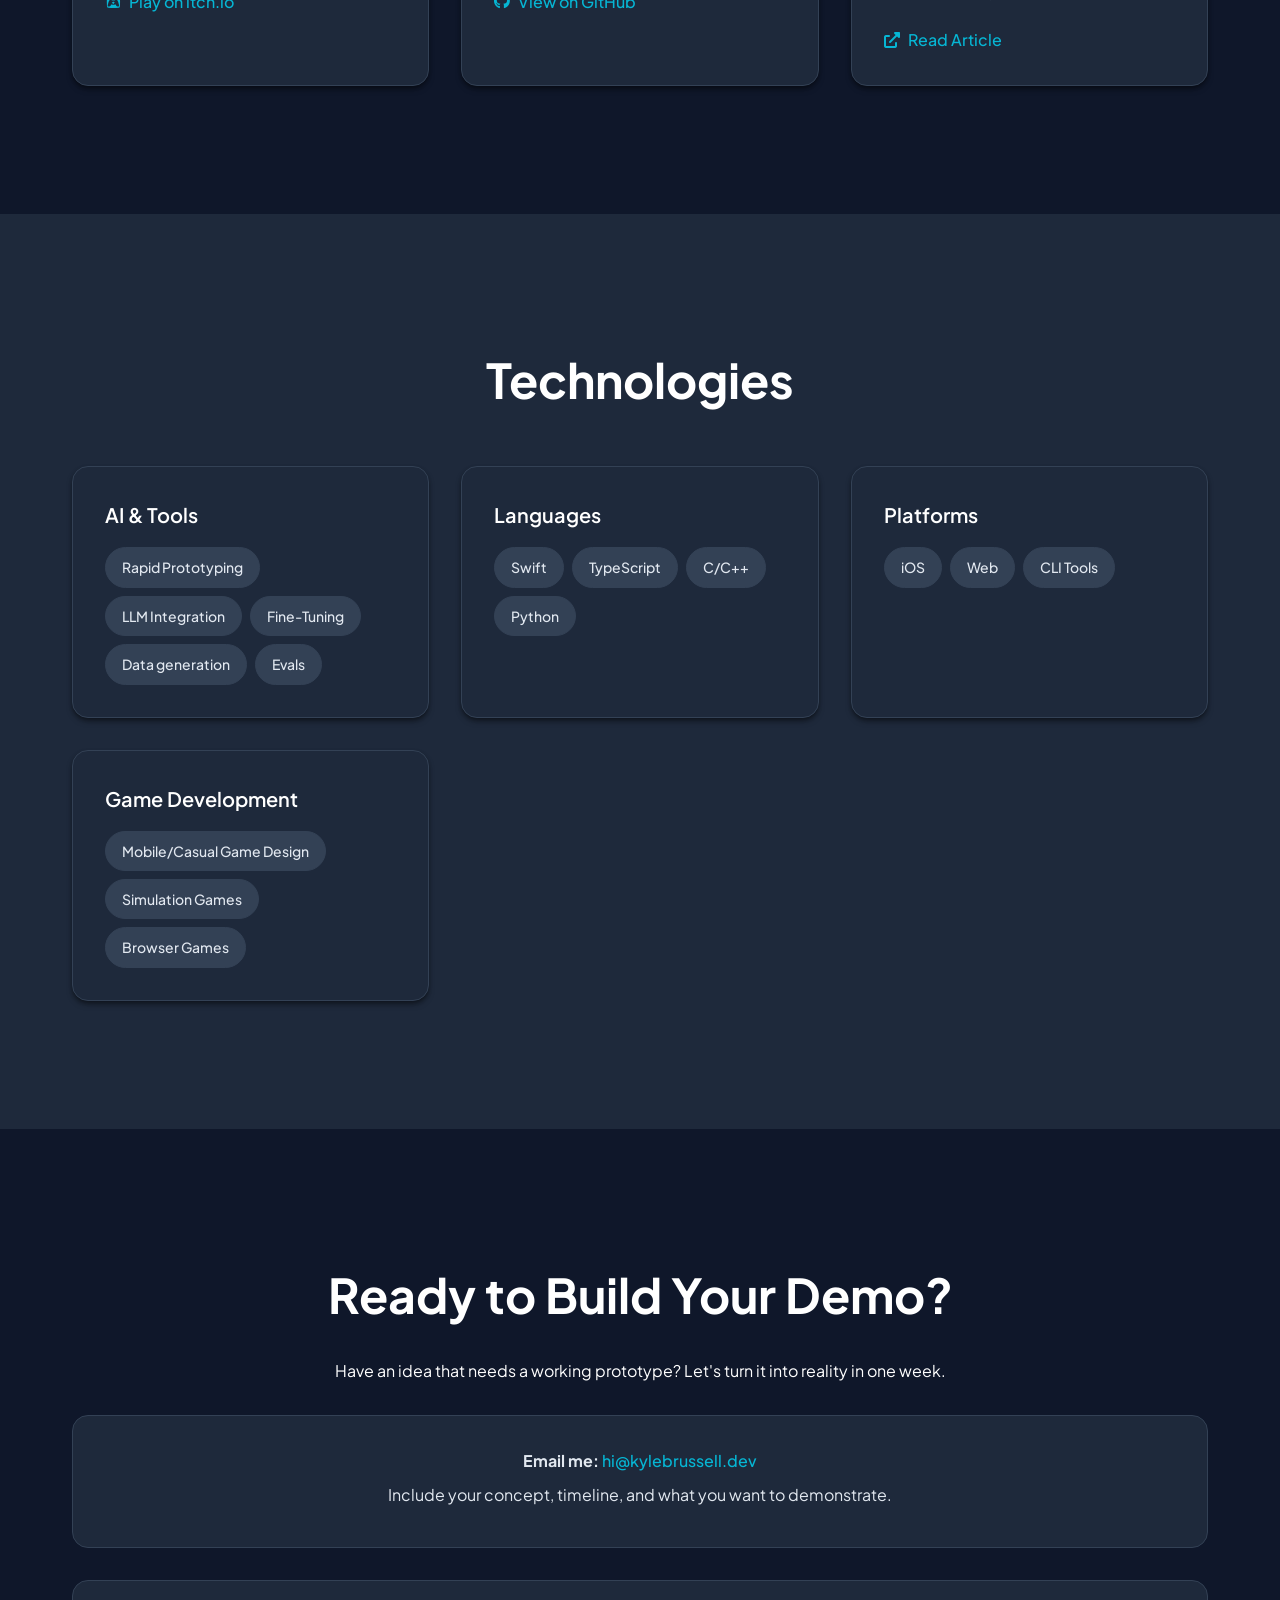
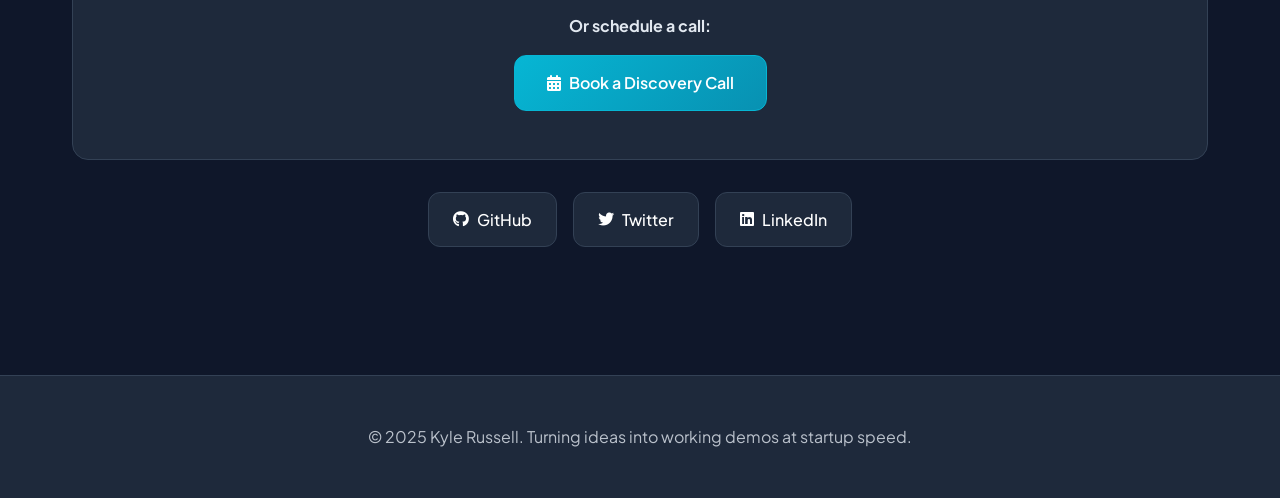
==== commit 2b334259: "Add Apple fine-tuning toolkit project to side projects 🤖 Generated with [Claude Code](https://claude" ====
--- a/index.html
+++ b/index.html
@@ -254,6 +254,25 @@
                             <i class="fab fa-github"></i> View on GitHub
                         </a>
                     </div>
+
+                    <div class="project-card">
+                        <div class="card-icon">
+                            <i class="fas fa-brain"></i>
+                        </div>
+                        <h3>Fine-Tuning Apple's Foundation Model <span class="project-year">(2025)</span></h3>
+                        <p>Exploring Apple's new fine-tuning toolkit</p>
+                        <div class="project-stats">
+                            <span class="stat">
+                                <i class="fas fa-robot"></i> AI Fine-Tuning
+                            </span>
+                            <span class="stat">
+                                <i class="fas fa-apple"></i> Apple ML
+                            </span>
+                        </div>
+                        <a href="https://collisions.substack.com/p/fine-tuning-apples-new-foundation" class="project-link">
+                            <i class="fas fa-external-link-alt"></i> Read Article
+                        </a>
+                    </div>
                 </div>
             </div>
         </section>
--- a/styles.css
+++ b/styles.css
@@ -627,20 +627,21 @@
 .contact h2 {
     font-size: 3rem;
     font-weight: 700;
-    margin-bottom: 1rem;
+    margin-bottom: 1.5rem;
     color: var(--text-primary);
 }
 
 .contact > p {
     font-size: 1.125rem;
     color: var(--text-secondary);
-    margin-bottom: 3rem;
+    margin-bottom: 2rem;
 }
 
 .contact-cta {
     background: var(--bg-card);
     padding: 2rem;
     border-radius: 1rem;
+    margin-top: 2rem;
     margin-bottom: 2rem;
     border: 1px solid var(--border-color);
 }
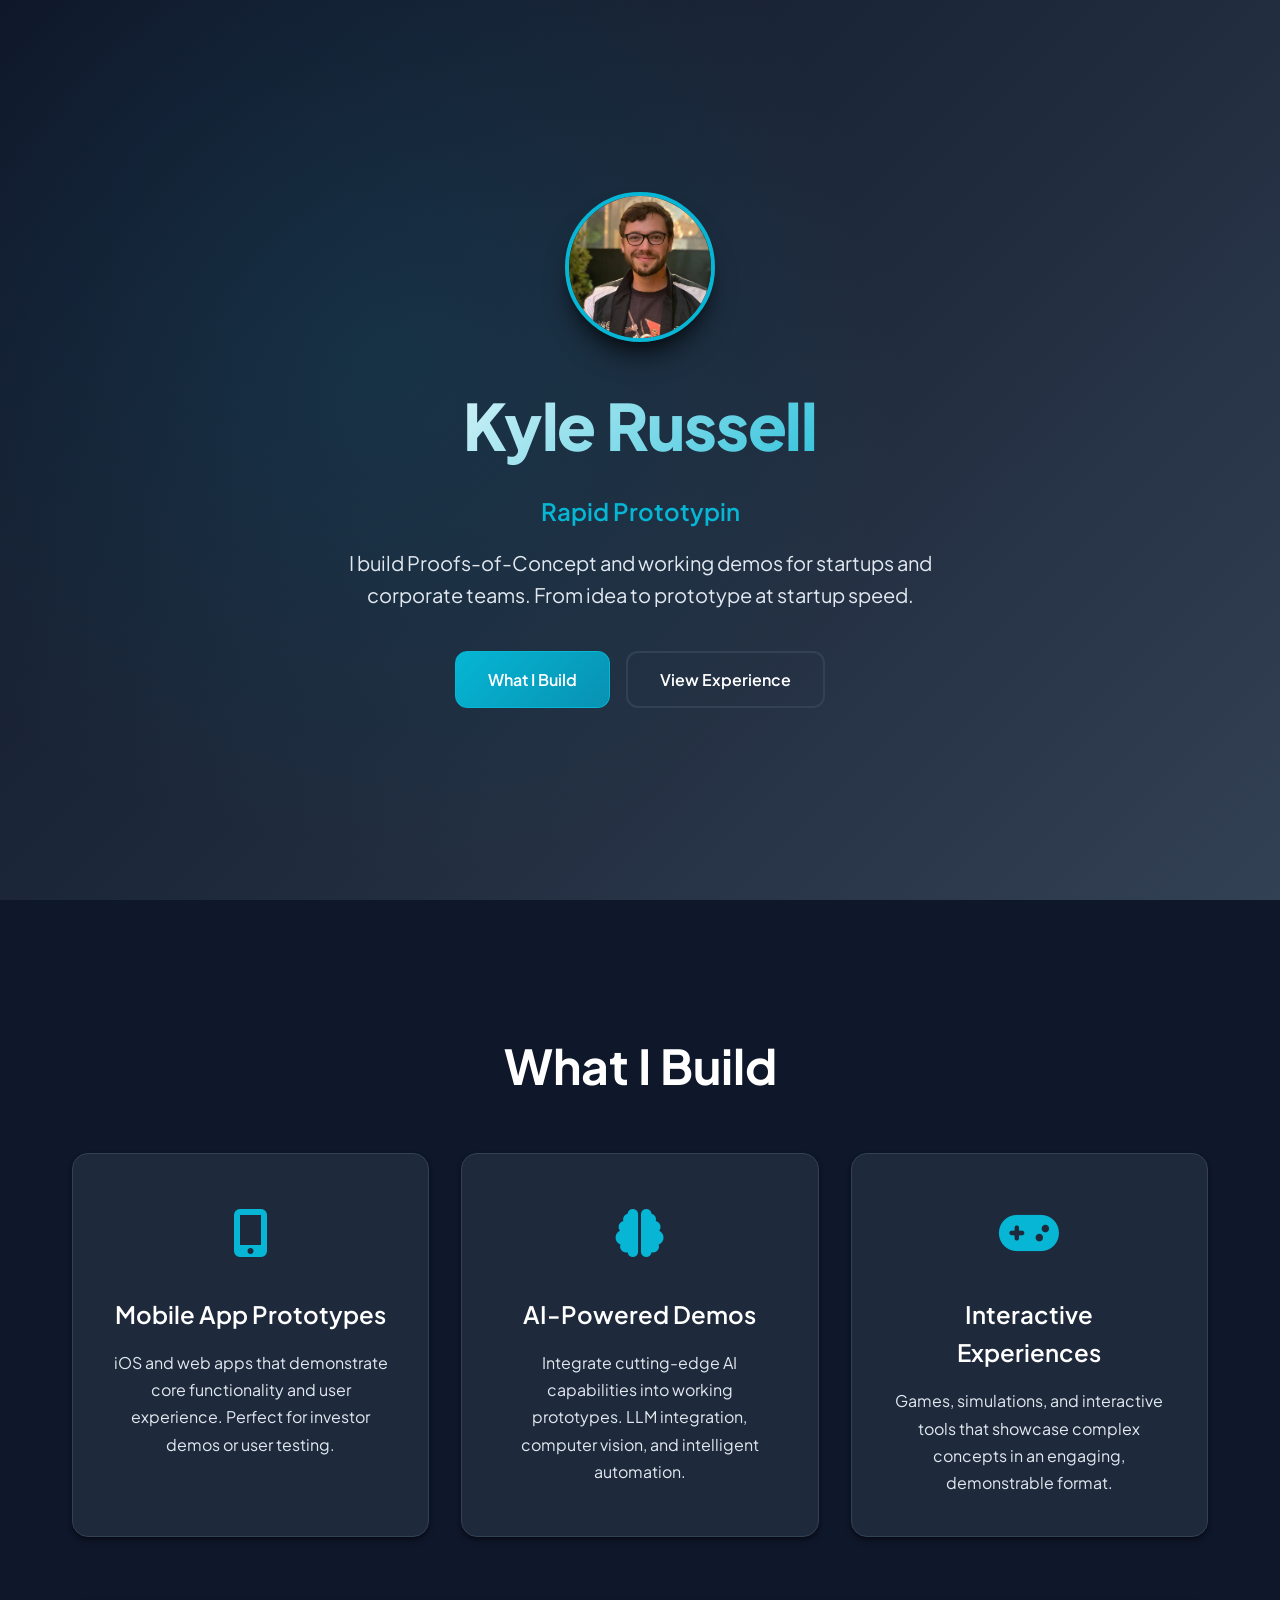
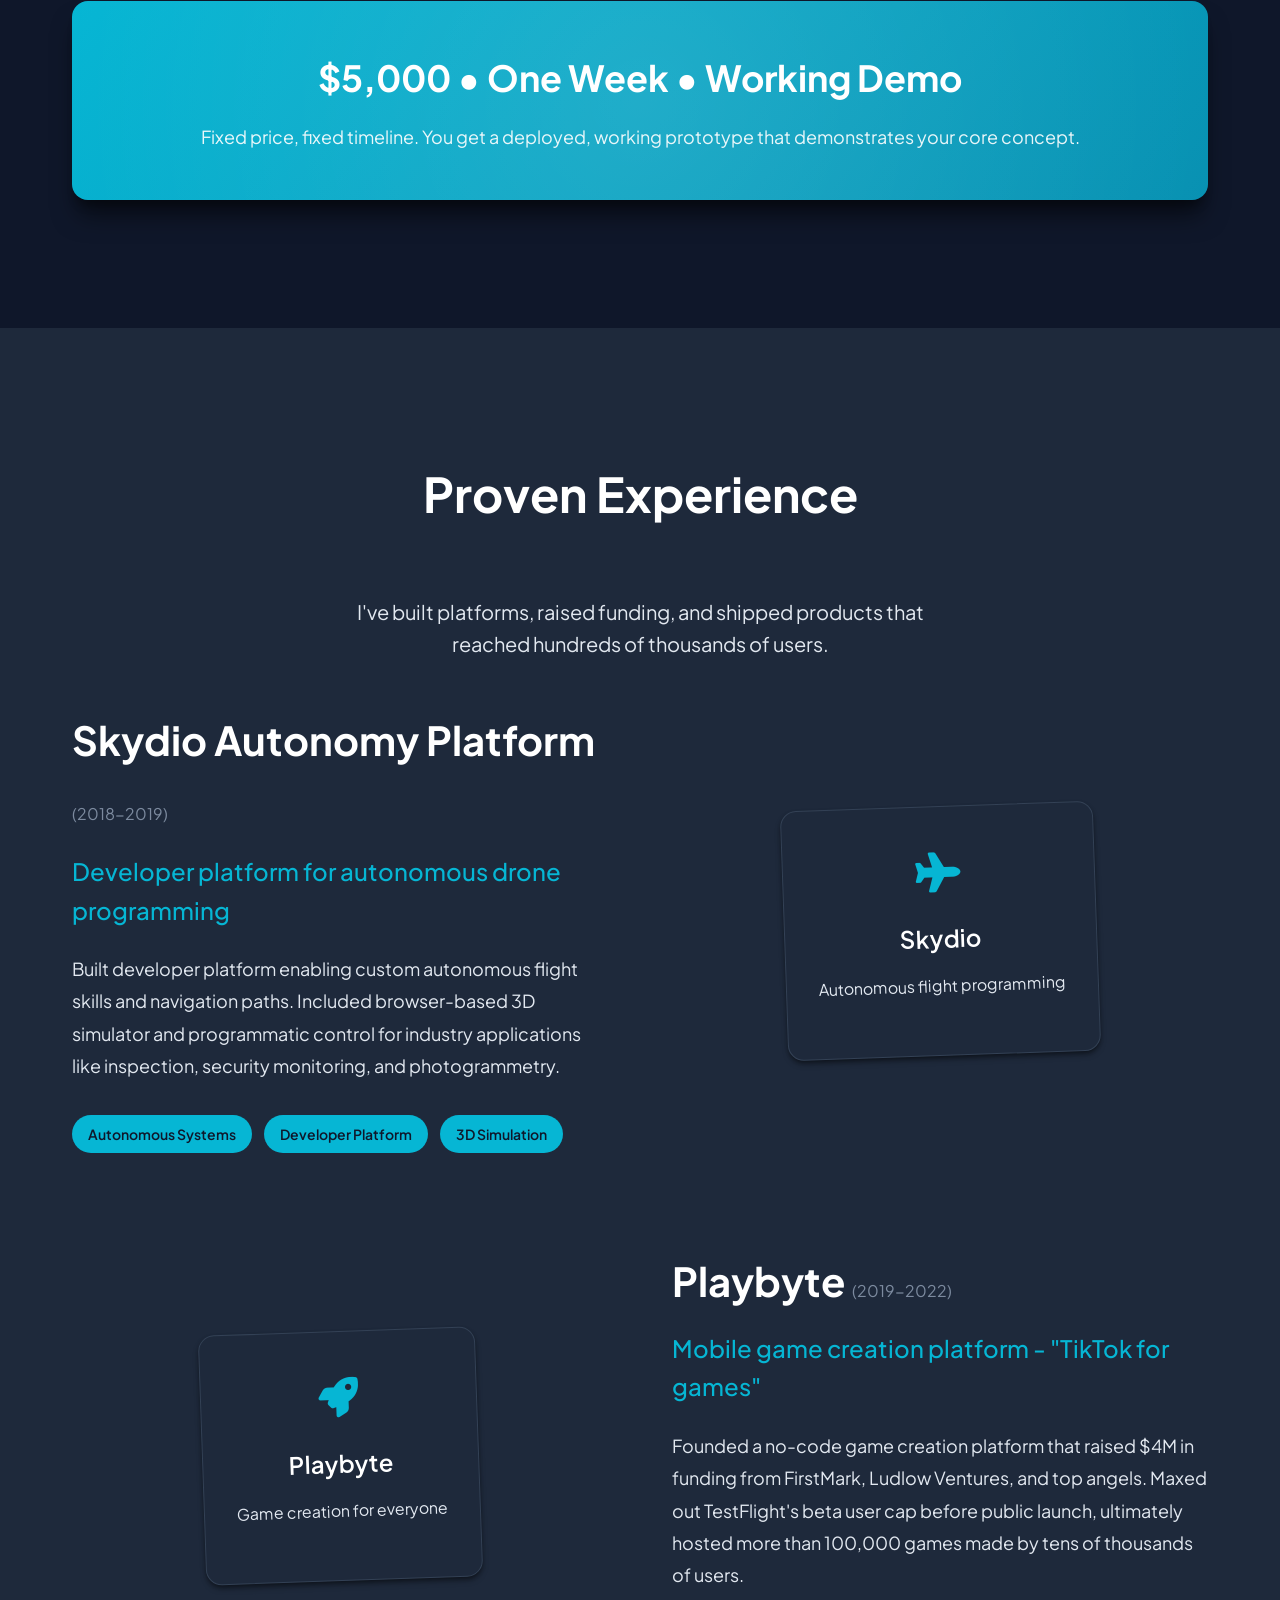
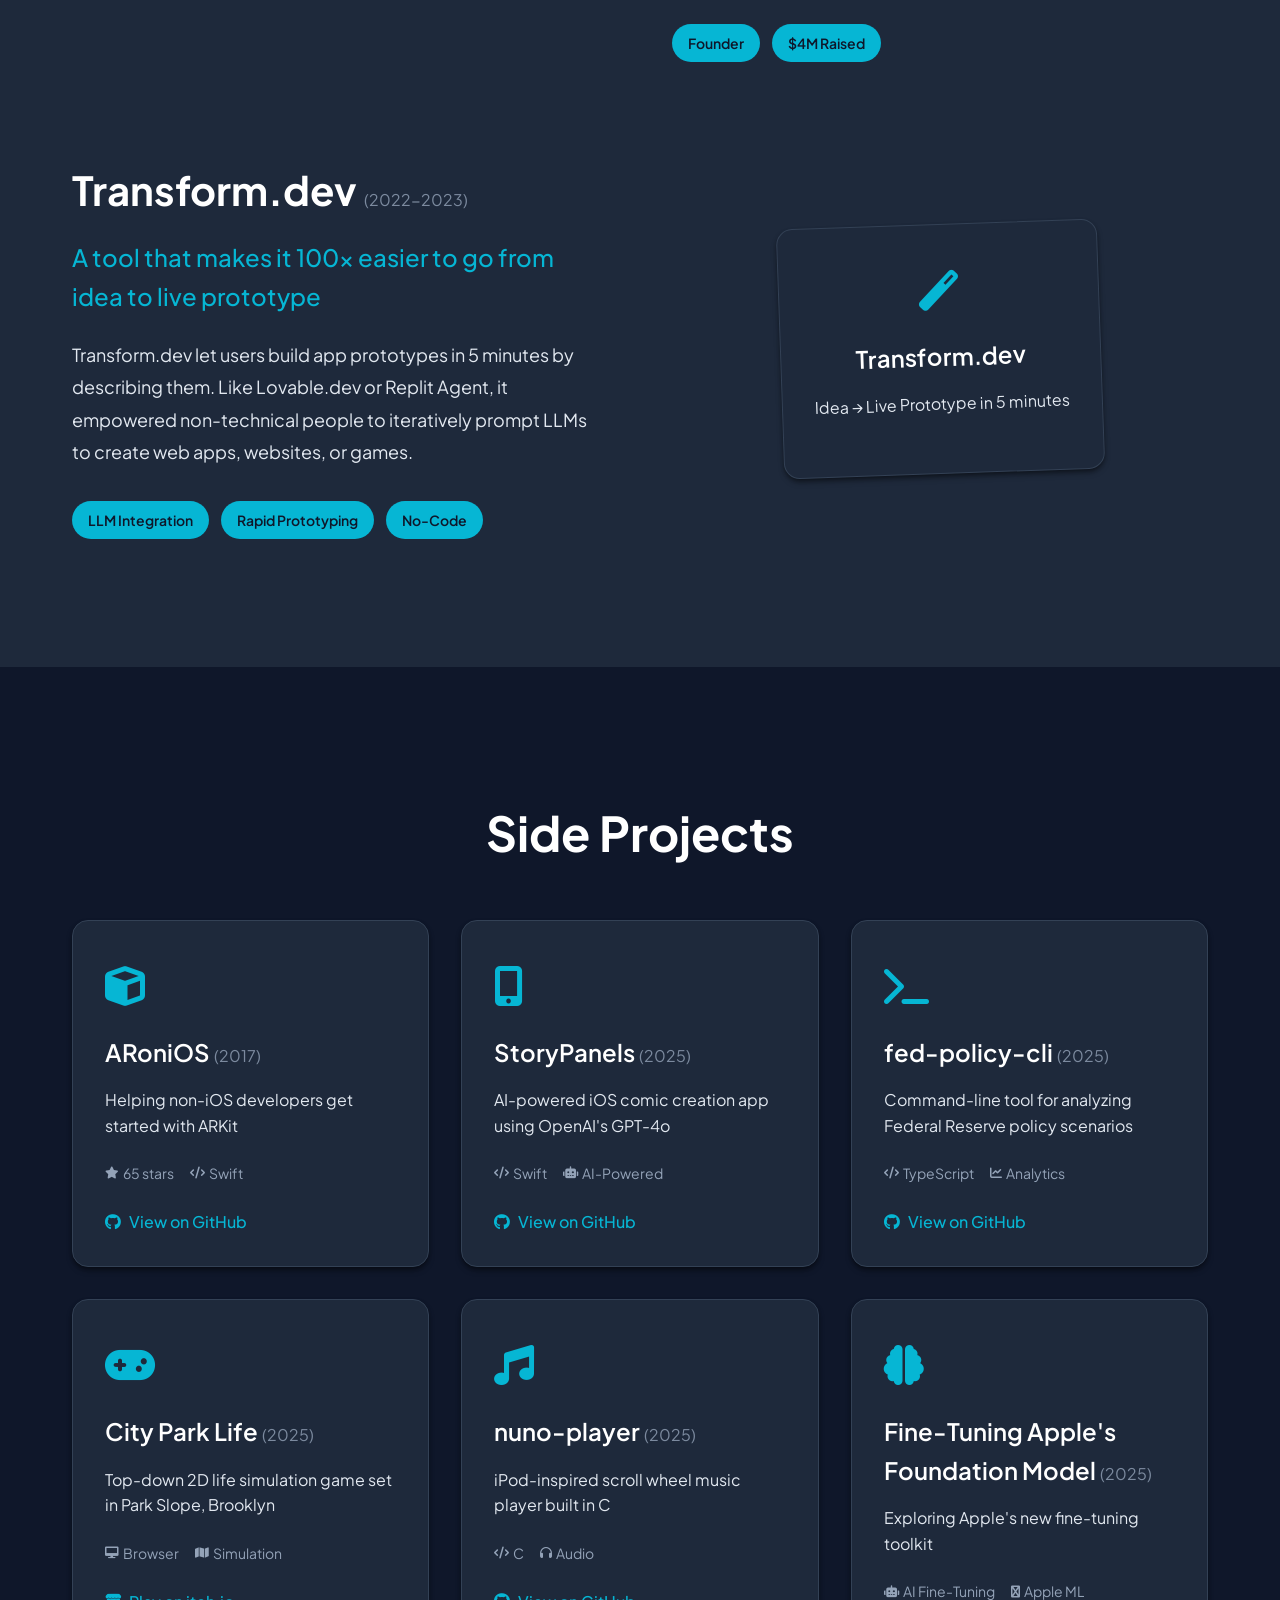
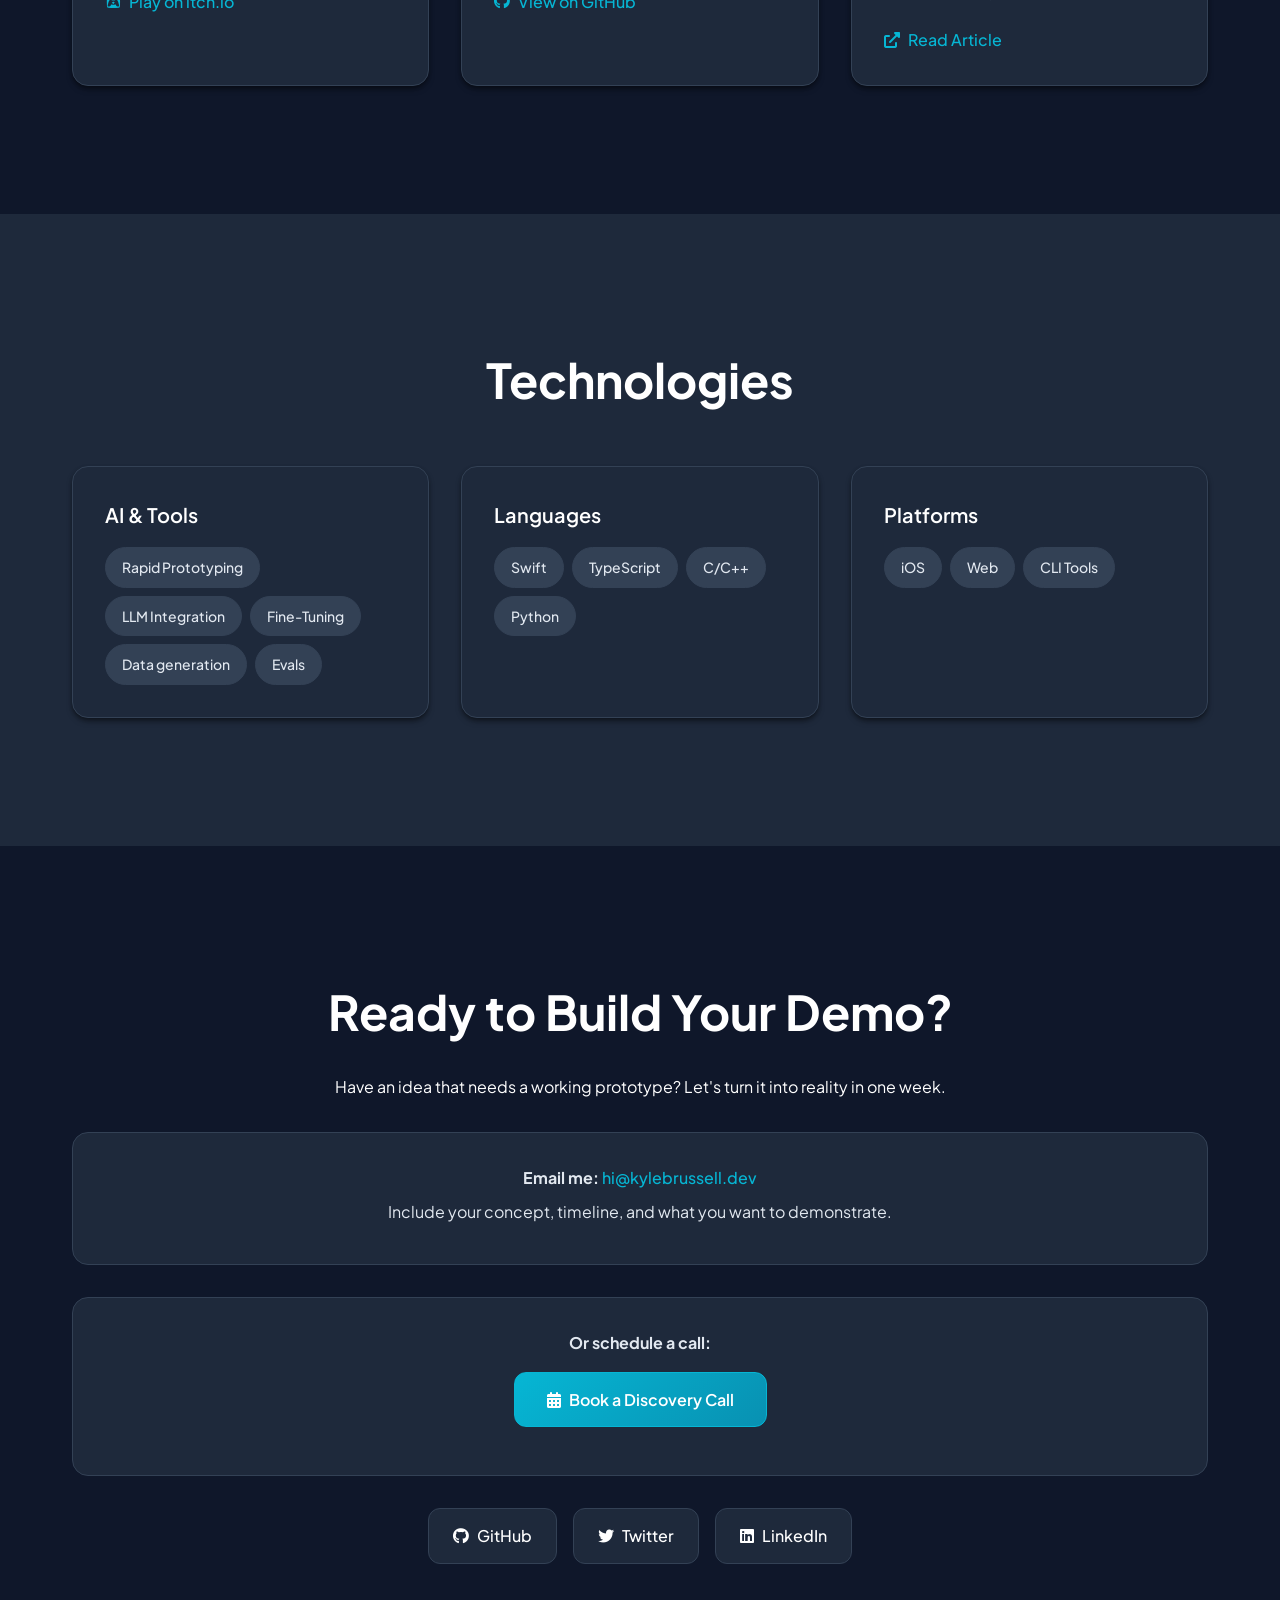
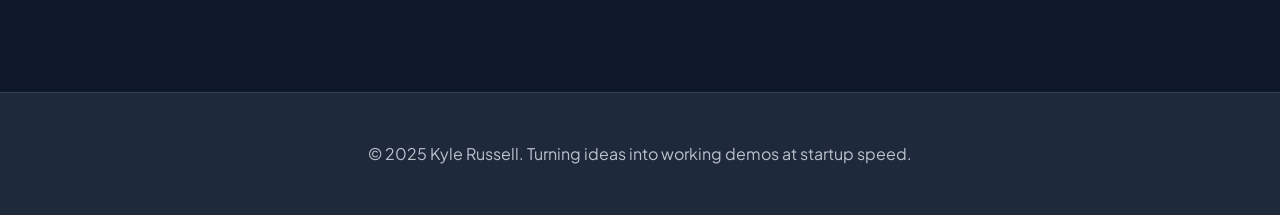
==== commit 31b7e120: "Remove game development section from technologies 🤖 Generated with [Claude Code](https://claude.ai/c" ====
--- a/index.html
+++ b/index.html
@@ -308,14 +308,6 @@
                             <span class="skill-tag">CLI Tools</span>
                         </div>
                     </div>
-                    <div class="skill-category">
-                        <h3>Game Development</h3>
-                        <div class="skill-tags">
-                            <span class="skill-tag">Mobile/Casual Game Design</span>
-                            <span class="skill-tag">Simulation Games</span>
-                            <span class="skill-tag">Browser Games</span>
-                        </div>
-                    </div>
                 </div>
             </div>
         </section>
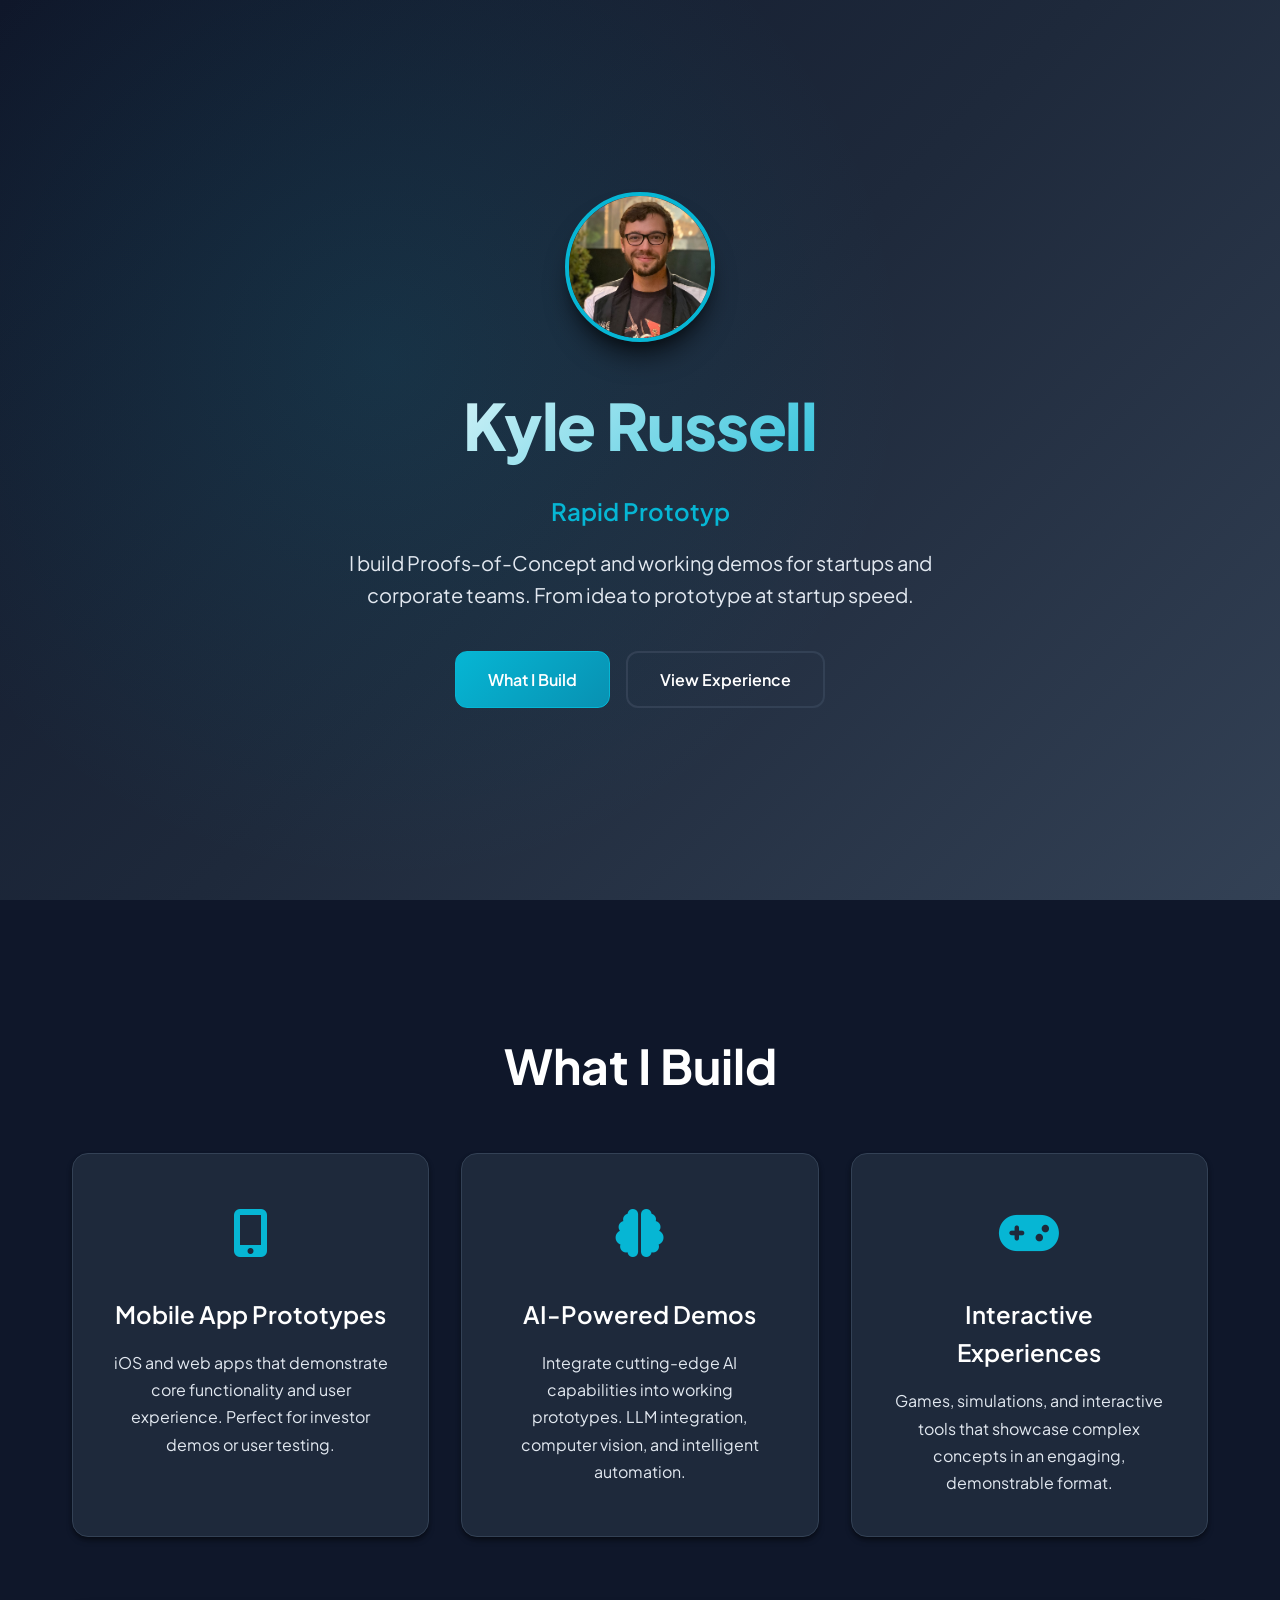
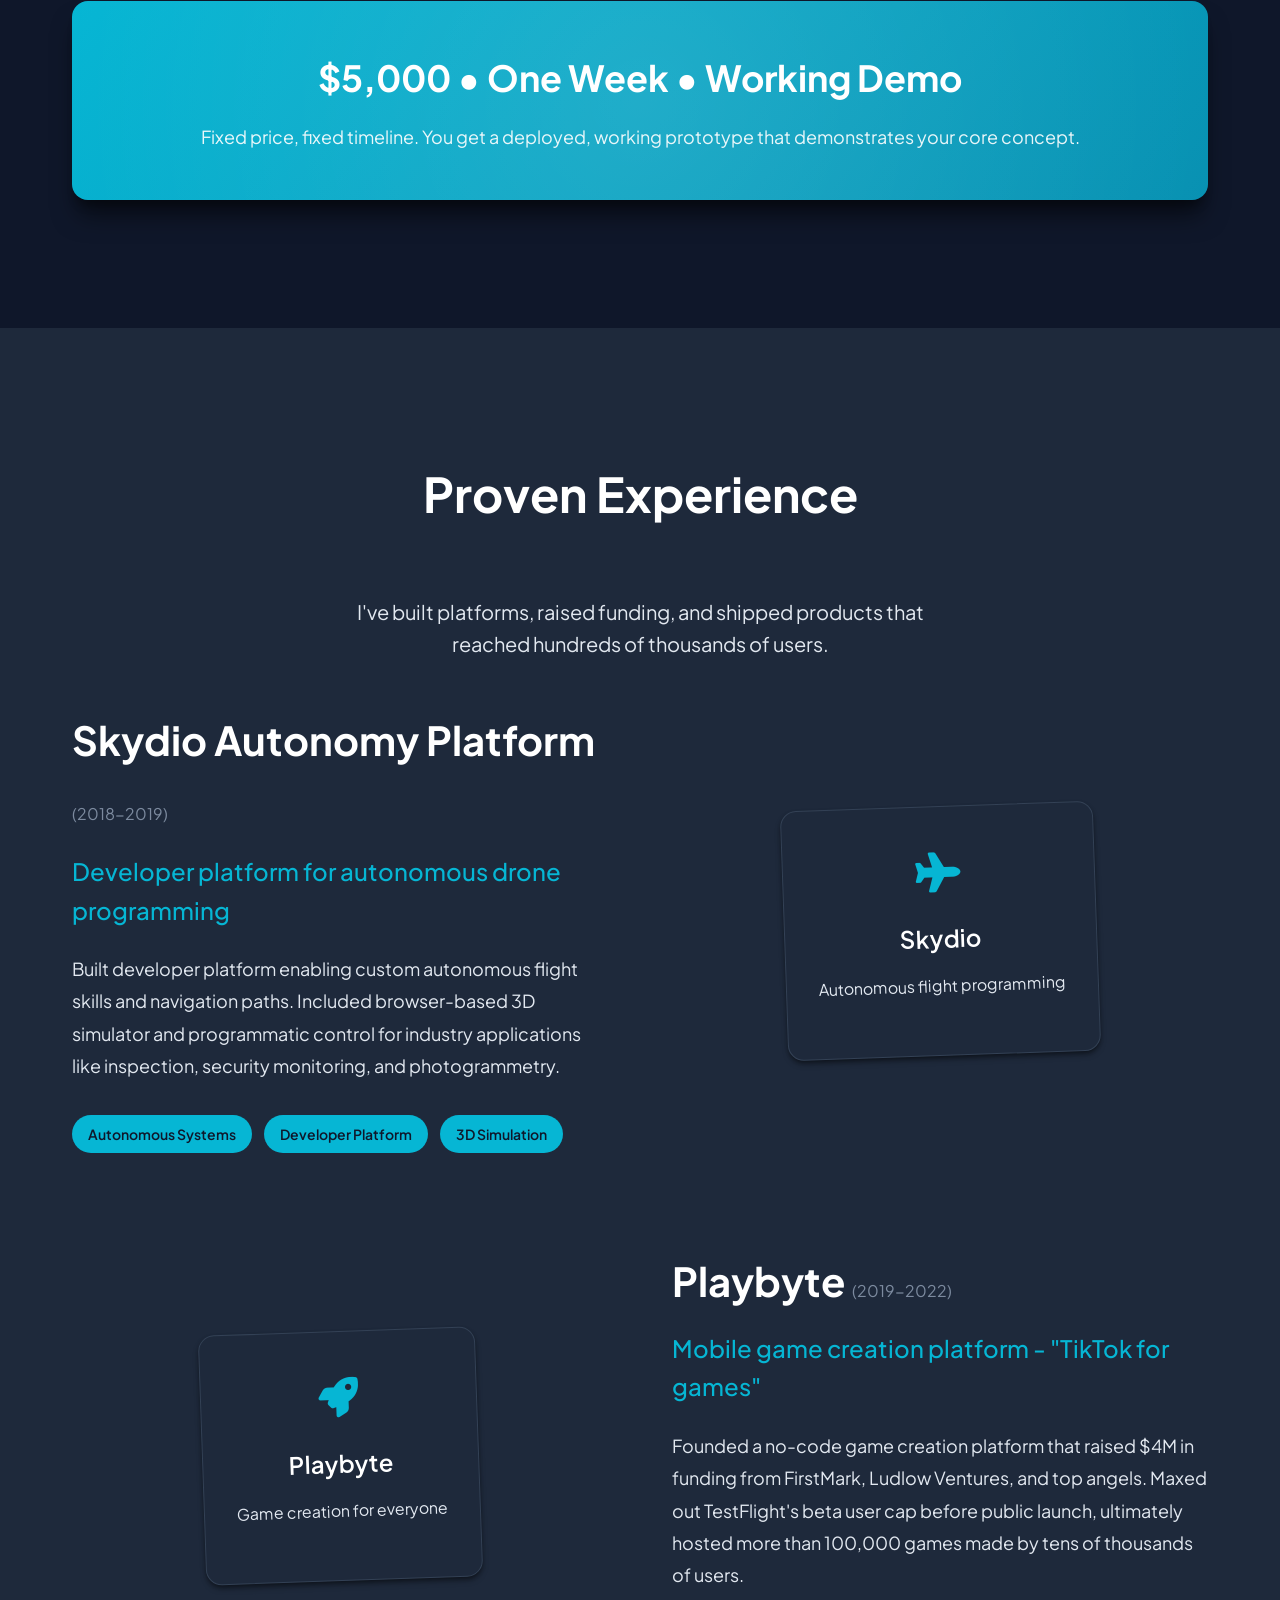
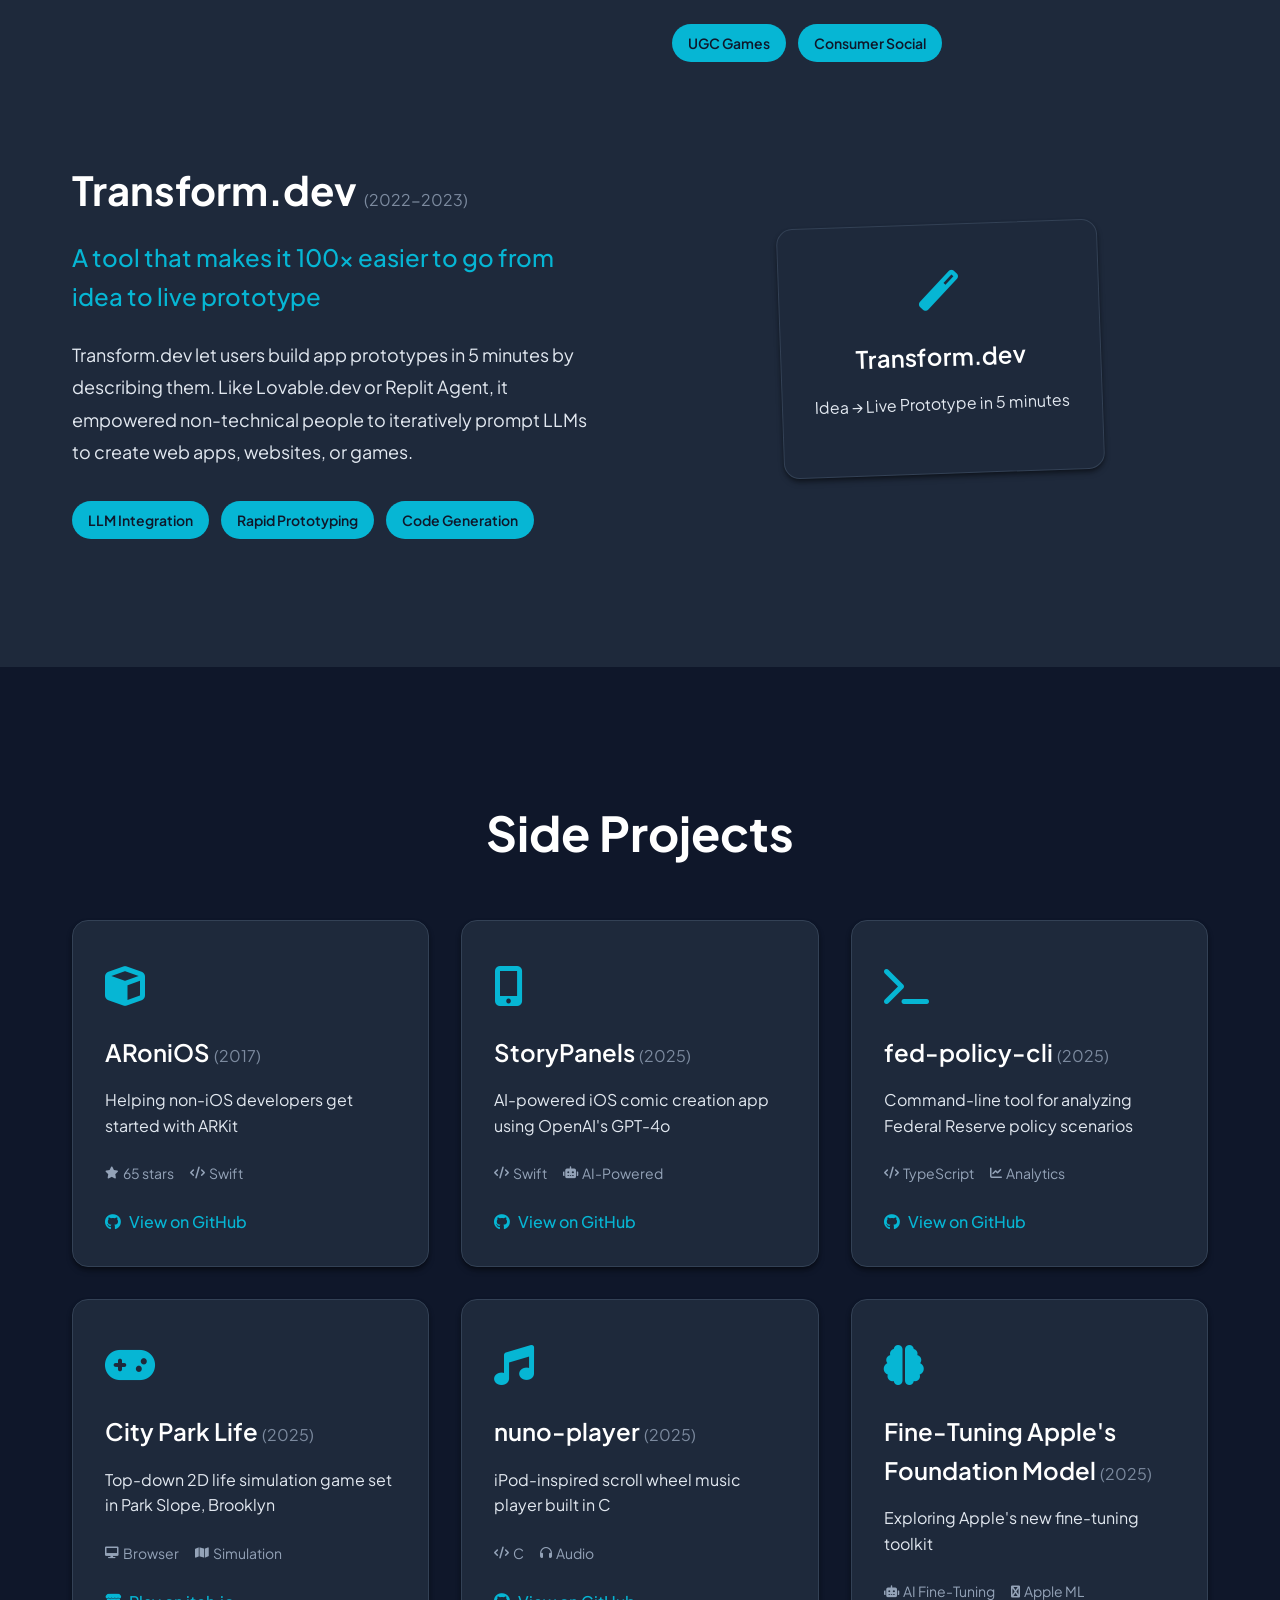
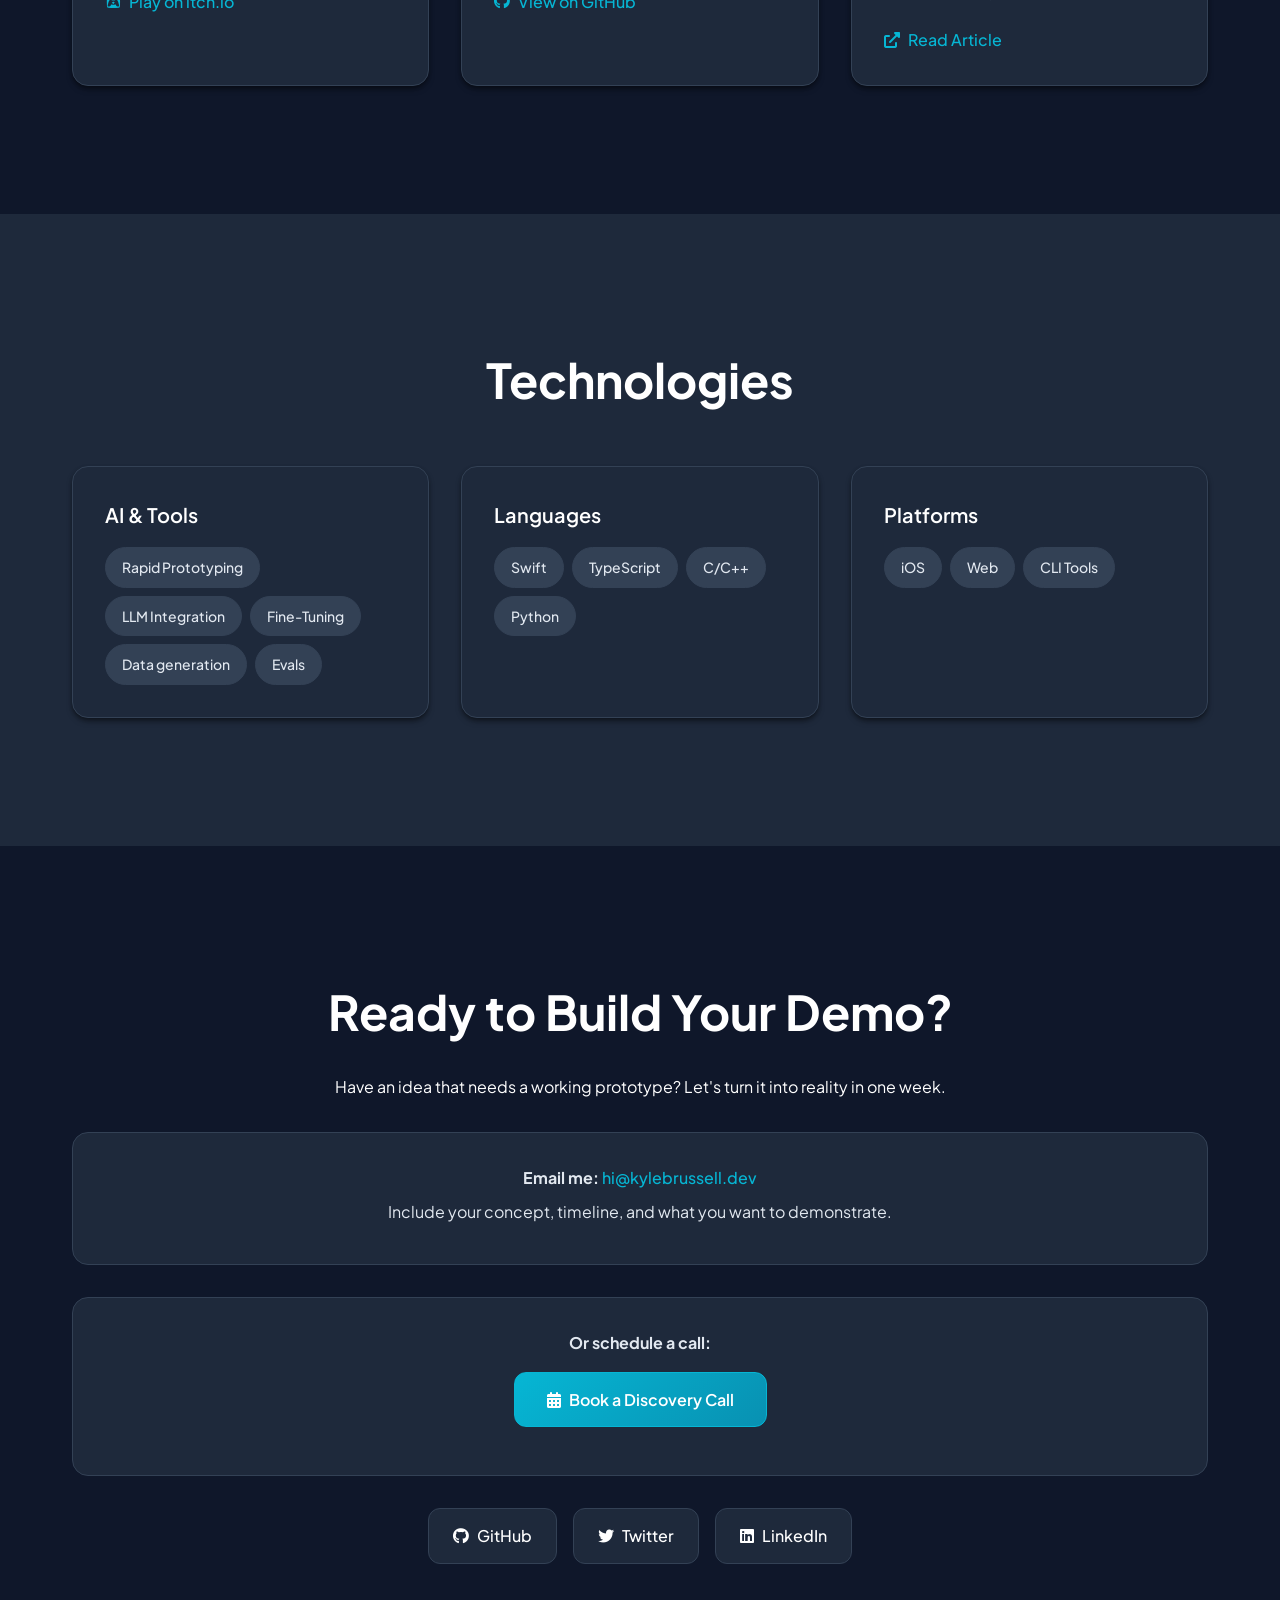
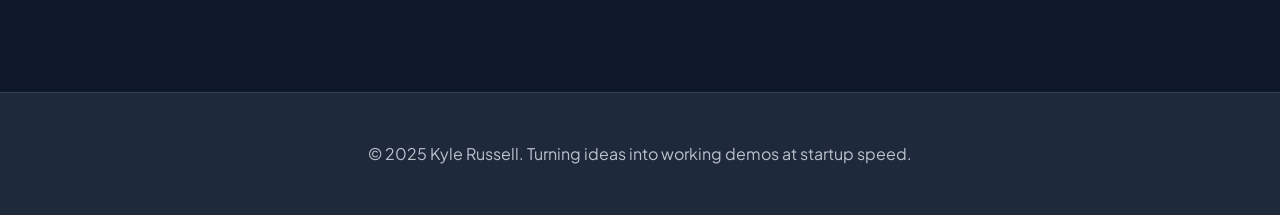
==== commit ef9c0b43: "Update project tags: UGC Games/Consumer Social for Playbyte, Code Generation for Transform.dev 🤖 Gen" ====
--- a/index.html
+++ b/index.html
@@ -108,8 +108,8 @@
                                 made by tens of thousands of users.
                             </p>
                             <div class="featured-tech">
-                                <span class="tech-tag">Founder</span>
-                                <span class="tech-tag">$4M Raised</span>
+                                <span class="tech-tag">UGC Games</span>
+                                <span class="tech-tag">Consumer Social</span>
                             </div>
                         </div>
                         <div class="featured-visual">
@@ -137,7 +137,7 @@
                             <div class="featured-tech">
                                 <span class="tech-tag">LLM Integration</span>
                                 <span class="tech-tag">Rapid Prototyping</span>
-                                <span class="tech-tag">No-Code</span>
+                                <span class="tech-tag">Code Generation</span>
                             </div>
                         </div>
                         <div class="featured-visual">
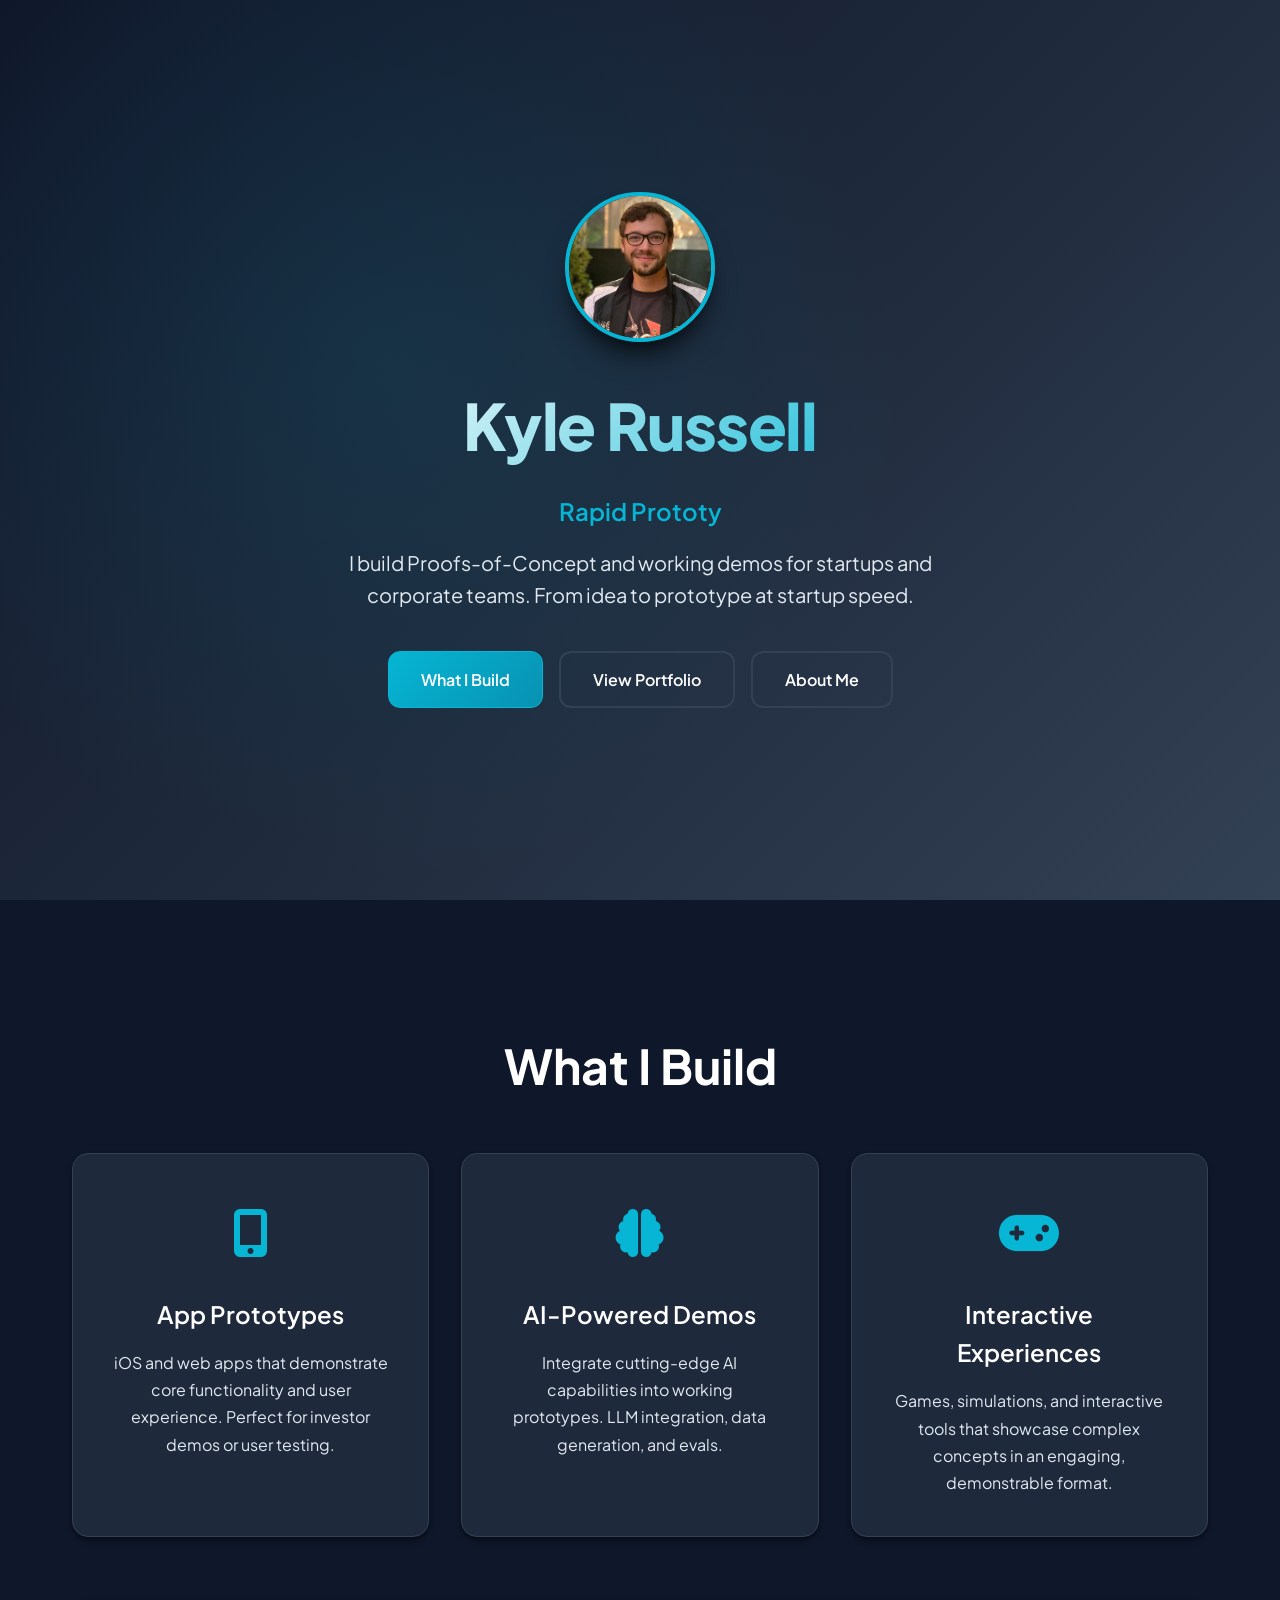
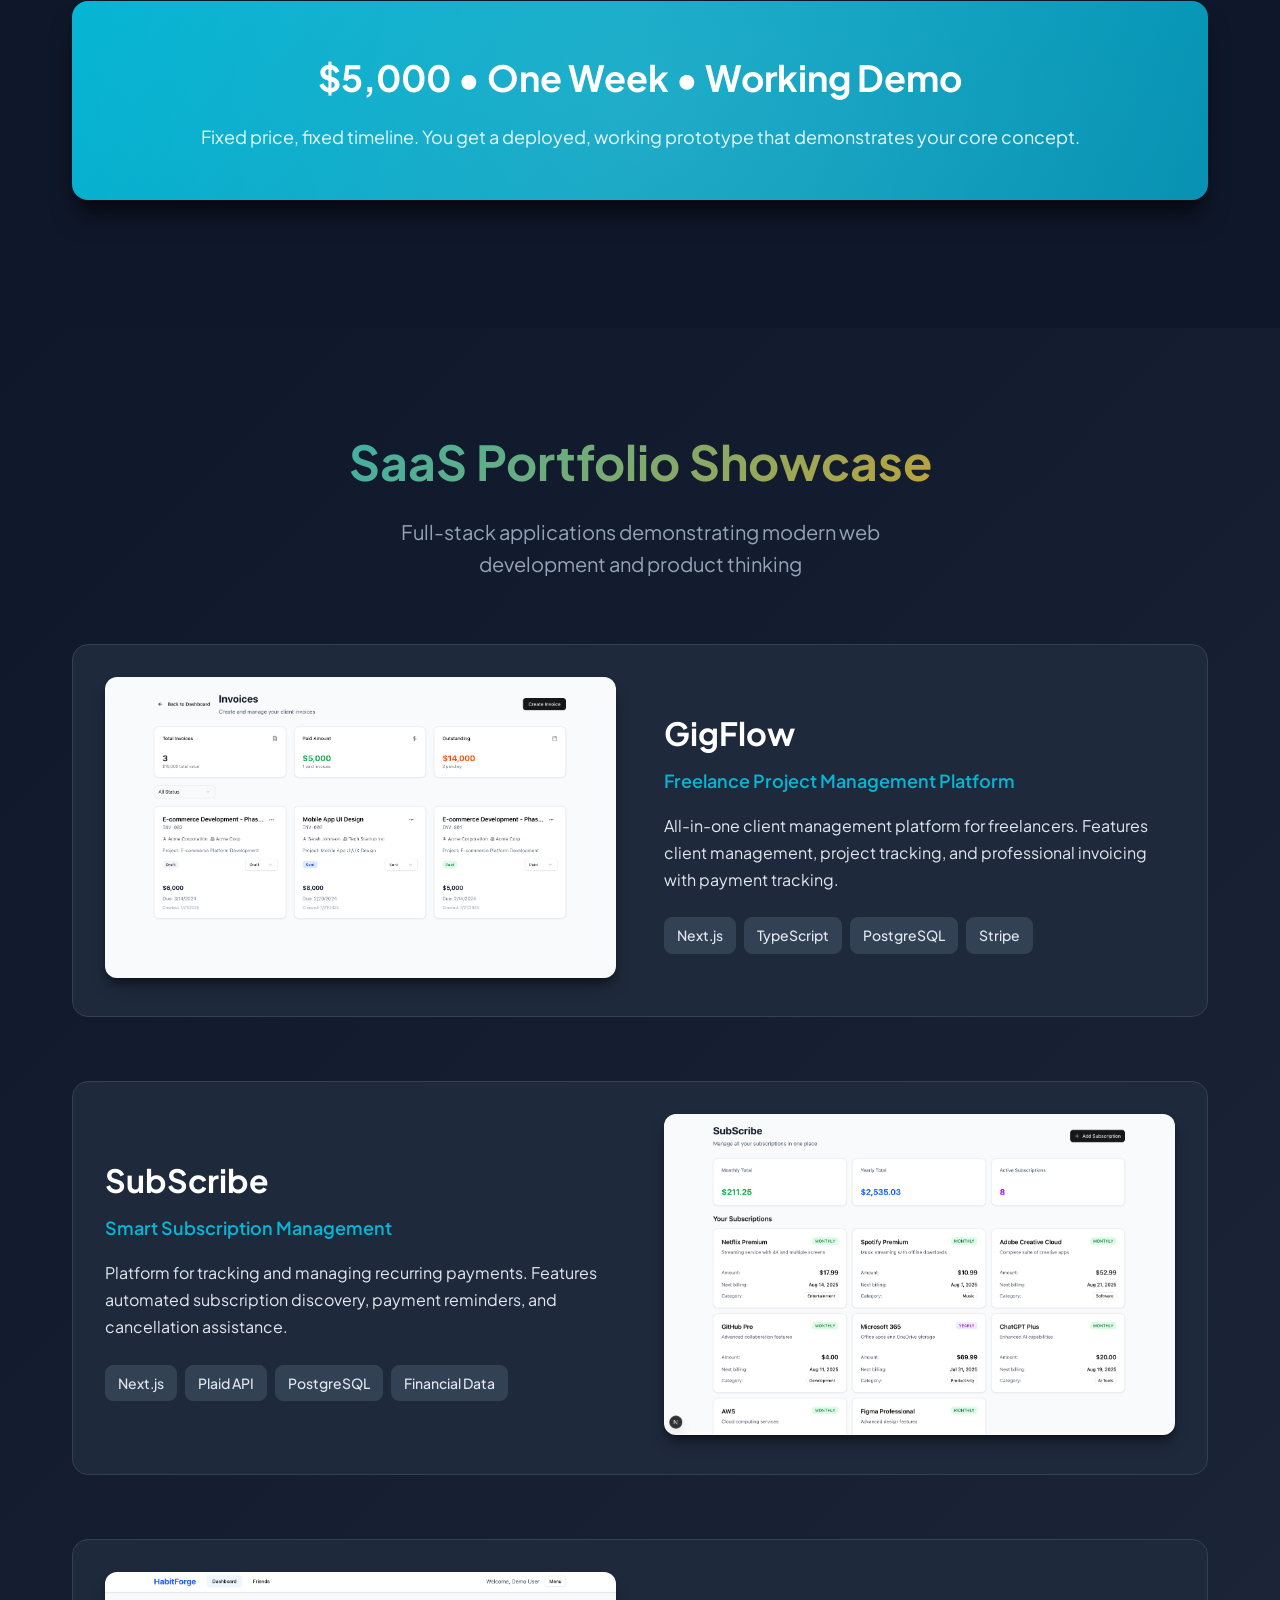
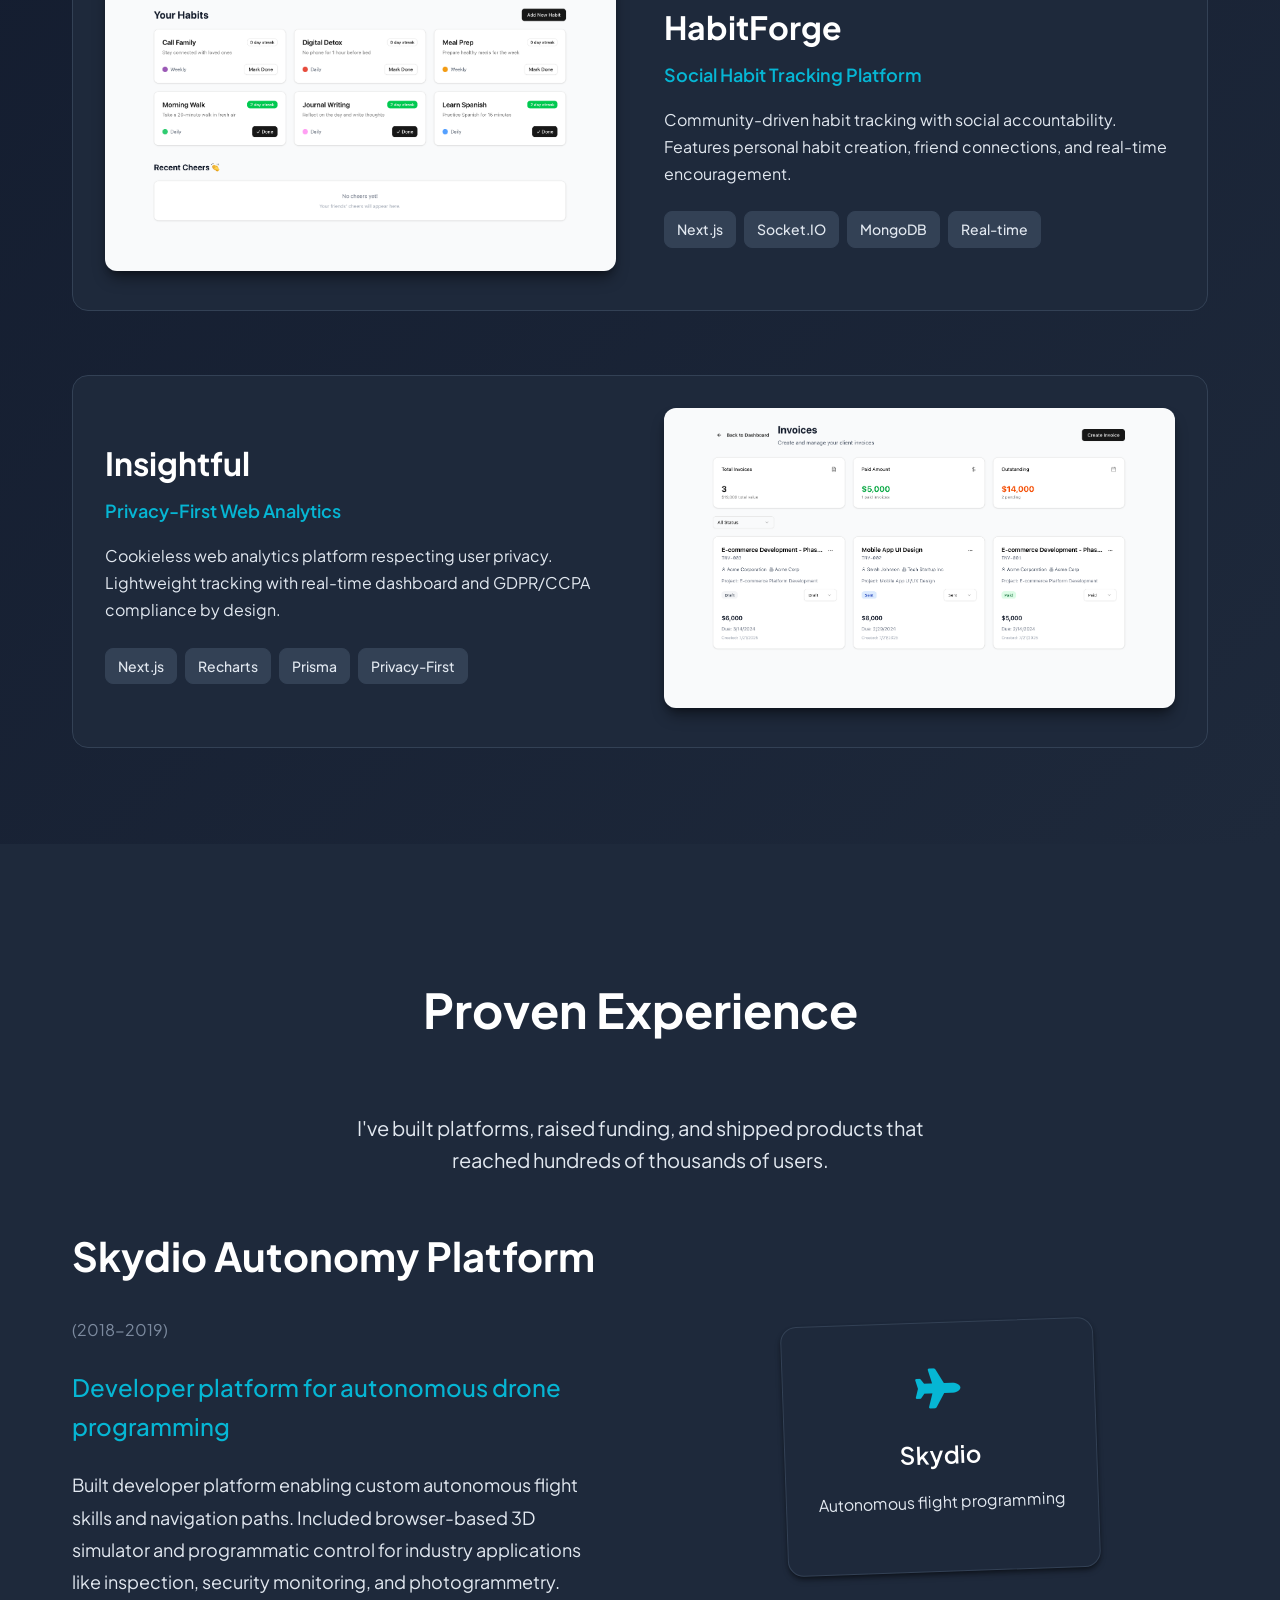
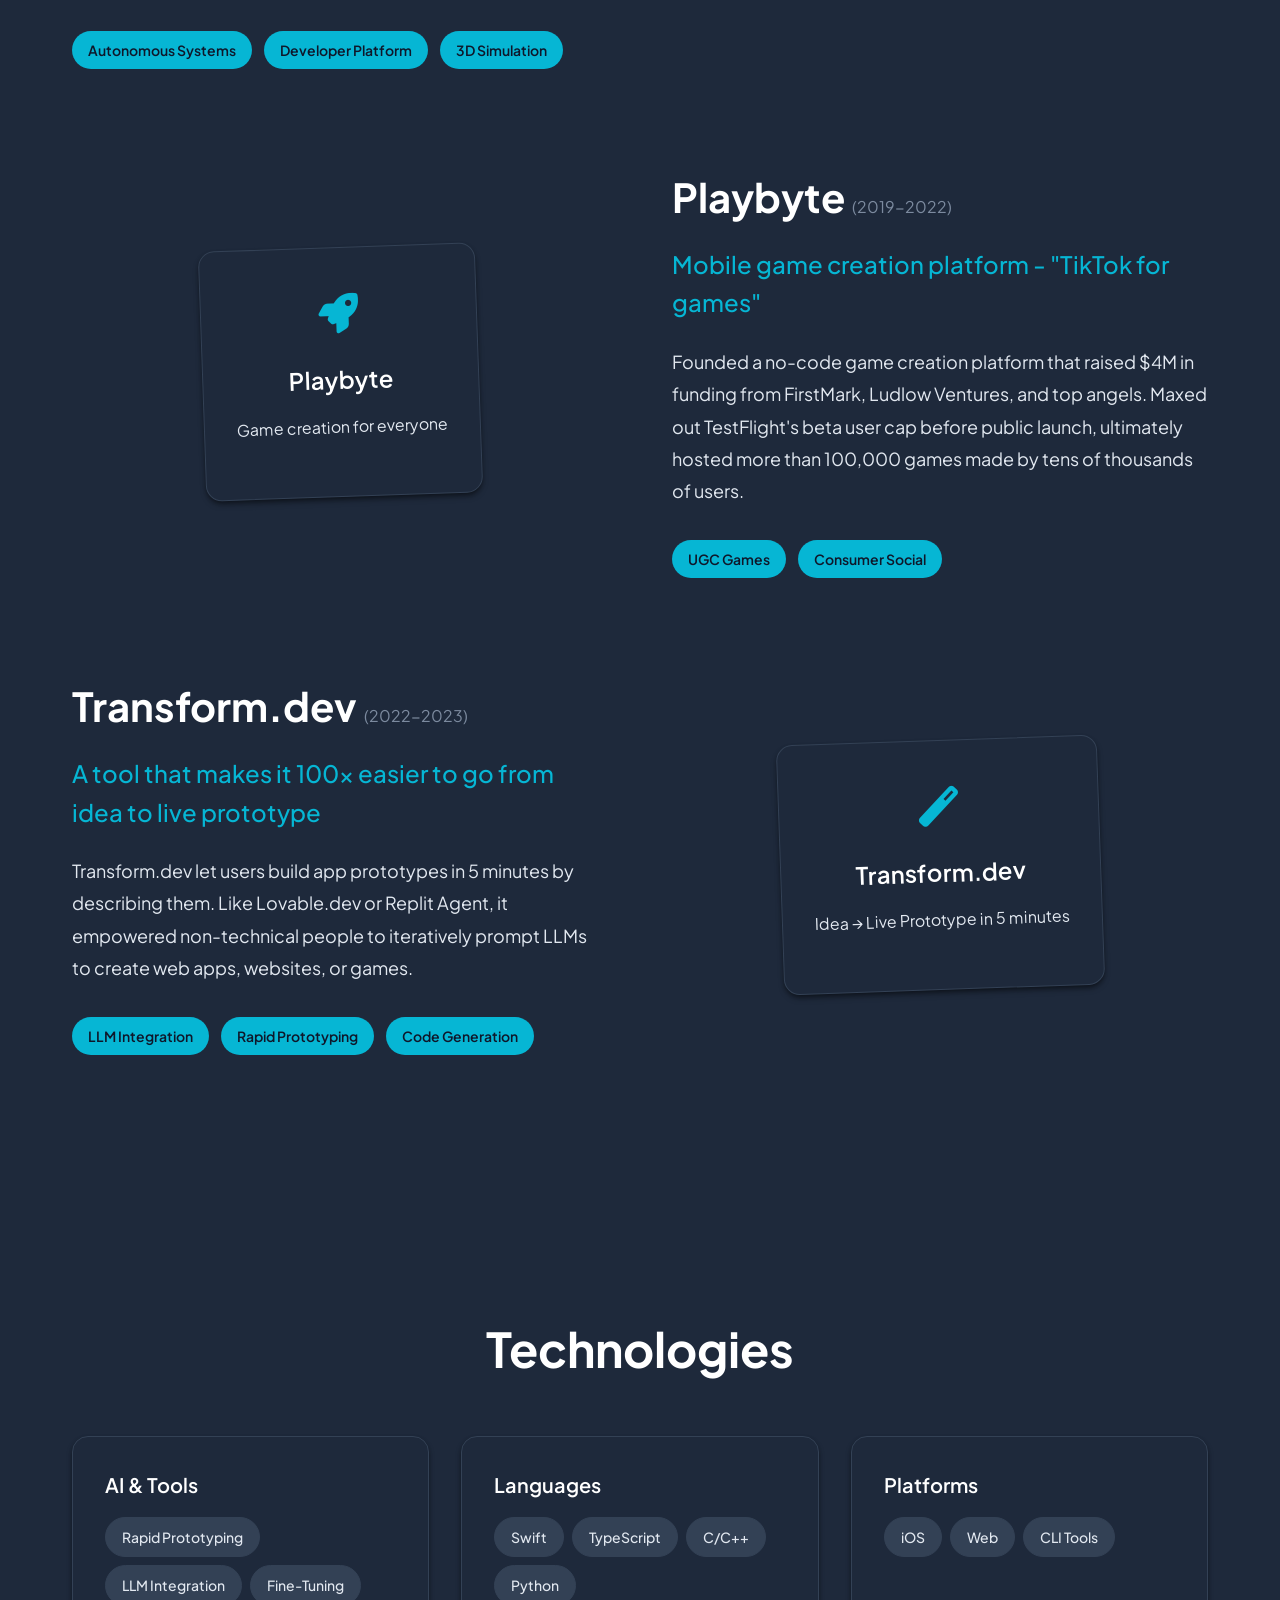
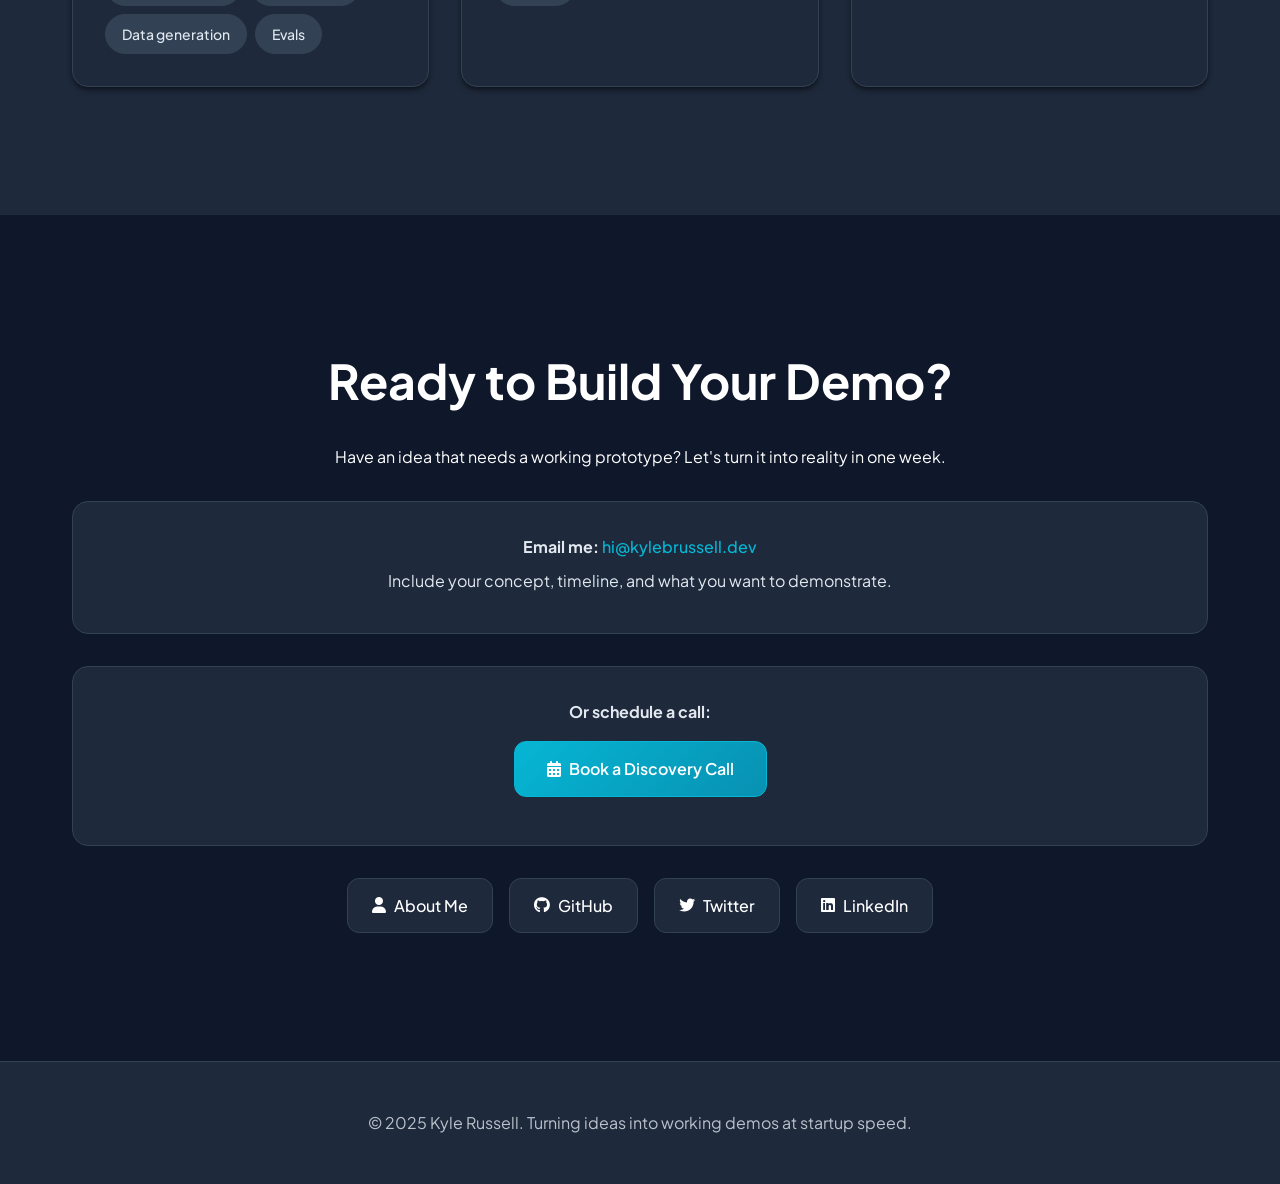
==== commit fe6c28cb: "Add SaaS portfolio showcase and About Me page - Create new Showcase section with visual portfolio pr" ====
--- a/index.html
+++ b/index.html
@@ -22,7 +22,8 @@
                     <a href="#services" class="btn btn-primary">
                         What I Build
                     </a>
-                    <a href="#experience" class="btn btn-secondary">View Experience</a>
+                    <a href="#showcase" class="btn btn-secondary">View Portfolio</a>
+                    <a href="about.html" class="btn btn-secondary">About Me</a>
                 </div>
             </div>
         </div>
@@ -37,7 +38,7 @@
                         <div class="service-icon">
                             <i class="fas fa-mobile-alt"></i>
                         </div>
-                        <h3>Mobile App Prototypes</h3>
+                        <h3>App Prototypes</h3>
                         <p>iOS and web apps that demonstrate core functionality and user experience. Perfect for investor demos or user testing.</p>
                     </div>
                     <div class="service-card">
@@ -45,7 +46,7 @@
                             <i class="fas fa-brain"></i>
                         </div>
                         <h3>AI-Powered Demos</h3>
-                        <p>Integrate cutting-edge AI capabilities into working prototypes. LLM integration, computer vision, and intelligent automation.</p>
+                        <p>Integrate cutting-edge AI capabilities into working prototypes. LLM integration, data generation, and evals.</p>
                     </div>
                     <div class="service-card">
                         <div class="service-icon">
@@ -58,6 +59,94 @@
                 <div class="pricing-highlight">
                     <h3>$5,000 • One Week • Working Demo</h3>
                     <p>Fixed price, fixed timeline. You get a deployed, working prototype that demonstrates your core concept.</p>
+                </div>
+            </div>
+        </section>
+
+        <section id="showcase" class="showcase">
+            <div class="container">
+                <h2>SaaS Portfolio Showcase</h2>
+                <p class="section-subtitle">Full-stack applications demonstrating modern web development and product thinking</p>
+                <div class="showcase-grid">
+                    <div class="showcase-item">
+                        <div class="showcase-visual">
+                            <img src="./gigflow-invoices.png" alt="GigFlow Invoice Management" class="showcase-image">
+                        </div>
+                        <div class="showcase-content">
+                            <h3>GigFlow</h3>
+                            <p class="showcase-tagline">Freelance Project Management Platform</p>
+                            <p class="showcase-description">
+                                All-in-one client management platform for freelancers. Features client management, 
+                                project tracking, and professional invoicing with payment tracking.
+                            </p>
+                            <div class="showcase-tech">
+                                <span class="tech-tag">Next.js</span>
+                                <span class="tech-tag">TypeScript</span>
+                                <span class="tech-tag">PostgreSQL</span>
+                                <span class="tech-tag">Stripe</span>
+                            </div>
+                        </div>
+                    </div>
+
+                    <div class="showcase-item">
+                        <div class="showcase-visual">
+                            <img src="./subscribe-dashboard.png" alt="SubScribe Dashboard" class="showcase-image">
+                        </div>
+                        <div class="showcase-content">
+                            <h3>SubScribe</h3>
+                            <p class="showcase-tagline">Smart Subscription Management</p>
+                            <p class="showcase-description">
+                                Platform for tracking and managing recurring payments. Features automated 
+                                subscription discovery, payment reminders, and cancellation assistance.
+                            </p>
+                            <div class="showcase-tech">
+                                <span class="tech-tag">Next.js</span>
+                                <span class="tech-tag">Plaid API</span>
+                                <span class="tech-tag">PostgreSQL</span>
+                                <span class="tech-tag">Financial Data</span>
+                            </div>
+                        </div>
+                    </div>
+
+                    <div class="showcase-item">
+                        <div class="showcase-visual">
+                            <img src="./habitforge-dashboard.png" alt="HabitForge Dashboard" class="showcase-image">
+                        </div>
+                        <div class="showcase-content">
+                            <h3>HabitForge</h3>
+                            <p class="showcase-tagline">Social Habit Tracking Platform</p>
+                            <p class="showcase-description">
+                                Community-driven habit tracking with social accountability. Features personal 
+                                habit creation, friend connections, and real-time encouragement.
+                            </p>
+                            <div class="showcase-tech">
+                                <span class="tech-tag">Next.js</span>
+                                <span class="tech-tag">Socket.IO</span>
+                                <span class="tech-tag">MongoDB</span>
+                                <span class="tech-tag">Real-time</span>
+                            </div>
+                        </div>
+                    </div>
+
+                    <div class="showcase-item">
+                        <div class="showcase-visual">
+                            <img src="./gigflow-invoices.png" alt="Insightful Analytics" class="showcase-image">
+                        </div>
+                        <div class="showcase-content">
+                            <h3>Insightful</h3>
+                            <p class="showcase-tagline">Privacy-First Web Analytics</p>
+                            <p class="showcase-description">
+                                Cookieless web analytics platform respecting user privacy. Lightweight tracking 
+                                with real-time dashboard and GDPR/CCPA compliance by design.
+                            </p>
+                            <div class="showcase-tech">
+                                <span class="tech-tag">Next.js</span>
+                                <span class="tech-tag">Recharts</span>
+                                <span class="tech-tag">Prisma</span>
+                                <span class="tech-tag">Privacy-First</span>
+                            </div>
+                        </div>
+                    </div>
                 </div>
             </div>
         </section>
@@ -156,127 +245,6 @@
             </div>
         </section>
 
-        <section id="projects" class="projects">
-            <div class="container">
-                <h2>Side Projects</h2>
-                <div class="projects-grid">
-                    <div class="project-card">
-                        <div class="card-icon">
-                            <i class="fas fa-cube"></i>
-                        </div>
-                        <h3>ARoniOS <span class="project-year">(2017)</span></h3>
-                        <p>Helping non-iOS developers get started with ARKit</p>
-                        <div class="project-stats">
-                            <span class="stat">
-                                <i class="fas fa-star"></i> 65 stars
-                            </span>
-                            <span class="stat">
-                                <i class="fas fa-code"></i> Swift
-                            </span>
-                        </div>
-                        <a href="https://github.com/kylebrussell/ARoniOS" class="project-link">
-                            <i class="fab fa-github"></i> View on GitHub
-                        </a>
-                    </div>
-
-                    <div class="project-card">
-                        <div class="card-icon">
-                            <i class="fas fa-mobile-alt"></i>
-                        </div>
-                        <h3>StoryPanels <span class="project-year">(2025)</span></h3>
-                        <p>AI-powered iOS comic creation app using OpenAI's GPT-4o</p>
-                        <div class="project-stats">
-                            <span class="stat">
-                                <i class="fas fa-code"></i> Swift
-                            </span>
-                            <span class="stat">
-                                <i class="fas fa-robot"></i> AI-Powered
-                            </span>
-                        </div>
-                        <a href="https://github.com/kylebrussell/StoryPanels" class="project-link">
-                            <i class="fab fa-github"></i> View on GitHub
-                        </a>
-                    </div>
-
-                    <div class="project-card">
-                        <div class="card-icon">
-                            <i class="fas fa-terminal"></i>
-                        </div>
-                        <h3>fed-policy-cli <span class="project-year">(2025)</span></h3>
-                        <p>Command-line tool for analyzing Federal Reserve policy scenarios</p>
-                        <div class="project-stats">
-                            <span class="stat">
-                                <i class="fas fa-code"></i> TypeScript
-                            </span>
-                            <span class="stat">
-                                <i class="fas fa-chart-line"></i> Analytics
-                            </span>
-                        </div>
-                        <a href="https://github.com/kylebrussell/fed-policy-cli" class="project-link">
-                            <i class="fab fa-github"></i> View on GitHub
-                        </a>
-                    </div>
-
-                    <div class="project-card">
-                        <div class="card-icon">
-                            <i class="fas fa-gamepad"></i>
-                        </div>
-                        <h3>City Park Life <span class="project-year">(2025)</span></h3>
-                        <p>Top-down 2D life simulation game set in Park Slope, Brooklyn</p>
-                        <div class="project-stats">
-                            <span class="stat">
-                                <i class="fas fa-desktop"></i> Browser
-                            </span>
-                            <span class="stat">
-                                <i class="fas fa-map"></i> Simulation
-                            </span>
-                        </div>
-                        <a href="https://kylebrussell.itch.io/" class="project-link">
-                            <i class="fab fa-itch-io"></i> Play on itch.io
-                        </a>
-                    </div>
-
-                    <div class="project-card">
-                        <div class="card-icon">
-                            <i class="fas fa-music"></i>
-                        </div>
-                        <h3>nuno-player <span class="project-year">(2025)</span></h3>
-                        <p>iPod-inspired scroll wheel music player built in C</p>
-                        <div class="project-stats">
-                            <span class="stat">
-                                <i class="fas fa-code"></i> C
-                            </span>
-                            <span class="stat">
-                                <i class="fas fa-headphones"></i> Audio
-                            </span>
-                        </div>
-                        <a href="https://github.com/kylebrussell/nuno-player" class="project-link">
-                            <i class="fab fa-github"></i> View on GitHub
-                        </a>
-                    </div>
-
-                    <div class="project-card">
-                        <div class="card-icon">
-                            <i class="fas fa-brain"></i>
-                        </div>
-                        <h3>Fine-Tuning Apple's Foundation Model <span class="project-year">(2025)</span></h3>
-                        <p>Exploring Apple's new fine-tuning toolkit</p>
-                        <div class="project-stats">
-                            <span class="stat">
-                                <i class="fas fa-robot"></i> AI Fine-Tuning
-                            </span>
-                            <span class="stat">
-                                <i class="fas fa-apple"></i> Apple ML
-                            </span>
-                        </div>
-                        <a href="https://collisions.substack.com/p/fine-tuning-apples-new-foundation" class="project-link">
-                            <i class="fas fa-external-link-alt"></i> Read Article
-                        </a>
-                    </div>
-                </div>
-            </div>
-        </section>
-
         <section id="skills" class="skills">
             <div class="container">
                 <h2>Technologies</h2>
@@ -327,6 +295,9 @@
                     </a>
                 </div>
                 <div class="contact-links">
+                    <a href="about.html" class="contact-link">
+                        <i class="fas fa-user"></i> About Me
+                    </a>
                     <a href="https://github.com/kylebrussell" class="contact-link">
                         <i class="fab fa-github"></i> GitHub
                     </a>
--- a/styles.css
+++ b/styles.css
@@ -882,4 +882,398 @@
     -webkit-background-clip: text;
     -webkit-text-fill-color: transparent;
     background-clip: text;
+}
+
+/* Showcase Section */
+.showcase {
+    padding: 6rem 0;
+    background: var(--gradient-primary);
+    position: relative;
+}
+
+.showcase h2 {
+    font-size: 3rem;
+    font-weight: 700;
+    text-align: center;
+    margin-bottom: 1rem;
+    background: linear-gradient(135deg, var(--primary-color) 0%, var(--accent-color) 100%);
+    -webkit-background-clip: text;
+    -webkit-text-fill-color: transparent;
+    background-clip: text;
+}
+
+.showcase .section-subtitle {
+    font-size: 1.25rem;
+    color: var(--text-muted);
+    text-align: center;
+    margin-bottom: 4rem;
+    max-width: 600px;
+    margin-left: auto;
+    margin-right: auto;
+}
+
+.showcase-grid {
+    display: grid;
+    grid-template-columns: 1fr;
+    gap: 4rem;
+}
+
+.showcase-item {
+    display: grid;
+    grid-template-columns: 1fr 1fr;
+    gap: 3rem;
+    align-items: center;
+    background: var(--bg-card);
+    border-radius: 1rem;
+    padding: 2rem;
+    border: 1px solid var(--border-color);
+    transition: all 0.3s ease;
+    position: relative;
+    overflow: hidden;
+}
+
+.showcase-item::before {
+    content: '';
+    position: absolute;
+    top: 0;
+    left: 0;
+    right: 0;
+    bottom: 0;
+    background: linear-gradient(135deg, var(--primary-color) 0%, var(--accent-color) 100%);
+    opacity: 0;
+    transition: opacity 0.3s ease;
+    z-index: 1;
+}
+
+.showcase-item:hover::before {
+    opacity: 0.05;
+}
+
+.showcase-item:hover {
+    transform: translateY(-10px);
+    box-shadow: var(--shadow-xl);
+    border-color: var(--primary-color);
+}
+
+.showcase-item:nth-child(even) {
+    grid-template-columns: 1fr 1fr;
+}
+
+.showcase-item:nth-child(even) .showcase-visual {
+    order: 2;
+}
+
+.showcase-item:nth-child(even) .showcase-content {
+    order: 1;
+}
+
+.showcase-visual {
+    position: relative;
+    z-index: 2;
+}
+
+.showcase-image {
+    width: 100%;
+    height: auto;
+    border-radius: 0.75rem;
+    box-shadow: var(--shadow-lg);
+    transition: transform 0.3s ease;
+}
+
+.showcase-item:hover .showcase-image {
+    transform: scale(1.02);
+}
+
+.showcase-content {
+    position: relative;
+    z-index: 2;
+}
+
+.showcase-content h3 {
+    font-size: 2rem;
+    font-weight: 700;
+    color: var(--text-primary);
+    margin-bottom: 0.5rem;
+}
+
+.showcase-tagline {
+    font-size: 1.125rem;
+    color: var(--primary-color);
+    font-weight: 600;
+    margin-bottom: 1rem;
+}
+
+.showcase-description {
+    font-size: 1rem;
+    color: var(--text-secondary);
+    line-height: 1.7;
+    margin-bottom: 1.5rem;
+}
+
+.showcase-tech {
+    display: flex;
+    flex-wrap: wrap;
+    gap: 0.5rem;
+}
+
+.showcase-tech .tech-tag {
+    background: var(--bg-tertiary);
+    color: var(--text-secondary);
+    padding: 0.375rem 0.75rem;
+    border-radius: 0.5rem;
+    font-size: 0.875rem;
+    font-weight: 500;
+    border: 1px solid var(--border-color);
+    transition: all 0.3s ease;
+}
+
+.showcase-item:hover .tech-tag {
+    background: var(--primary-color);
+    color: var(--text-primary);
+    border-color: var(--primary-color);
+}
+
+/* Responsive Design for Showcase */
+@media (max-width: 1024px) {
+    .showcase-item {
+        grid-template-columns: 1fr;
+        gap: 2rem;
+    }
+    
+    .showcase-item:nth-child(even) {
+        grid-template-columns: 1fr;
+    }
+    
+    .showcase-item:nth-child(even) .showcase-visual,
+    .showcase-item:nth-child(even) .showcase-content {
+        order: initial;
+    }
+}
+
+@media (max-width: 768px) {
+    .showcase {
+        padding: 4rem 0;
+    }
+    
+    .showcase h2 {
+        font-size: 2.5rem;
+    }
+    
+    .showcase .section-subtitle {
+        font-size: 1.125rem;
+        margin-bottom: 3rem;
+    }
+    
+    .showcase-grid {
+        gap: 3rem;
+    }
+    
+    .showcase-item {
+        padding: 1.5rem;
+    }
+    
+    .showcase-content h3 {
+        font-size: 1.75rem;
+    }
+}
+
+/* About Page Styles */
+.about-hero {
+    padding: 4rem 0 6rem 0;
+    min-height: 60vh;
+}
+
+.about-nav {
+    position: absolute;
+    top: 2rem;
+    left: 2rem;
+    z-index: 10;
+}
+
+.nav-link {
+    color: var(--text-secondary);
+    text-decoration: none;
+    font-weight: 500;
+    padding: 0.75rem 1.5rem;
+    background: var(--bg-card);
+    border: 1px solid var(--border-color);
+    border-radius: 0.5rem;
+    transition: all 0.3s ease;
+    display: inline-flex;
+    align-items: center;
+    gap: 0.5rem;
+}
+
+.nav-link:hover {
+    color: var(--text-primary);
+    background: var(--bg-tertiary);
+    border-color: var(--primary-color);
+    transform: translateX(-3px);
+}
+
+@media (max-width: 768px) {
+    .about-nav {
+        position: relative;
+        top: 0;
+        left: 0;
+        margin-bottom: 2rem;
+        text-align: center;
+    }
+    
+    .about-hero {
+        padding: 2rem 0 4rem 0;
+        min-height: 50vh;
+    }
+}
+
+/* Biography Section */
+.biography {
+    padding: 6rem 0;
+    background: var(--bg-secondary);
+}
+
+.biography h2 {
+    font-size: 3rem;
+    font-weight: 700;
+    text-align: center;
+    margin-bottom: 3rem;
+    background: linear-gradient(135deg, var(--primary-color) 0%, var(--accent-color) 100%);
+    -webkit-background-clip: text;
+    -webkit-text-fill-color: transparent;
+    background-clip: text;
+}
+
+.bio-content {
+    max-width: 1000px;
+    margin: 0 auto;
+}
+
+.bio-intro {
+    font-size: 1.25rem;
+    line-height: 1.8;
+    color: var(--text-secondary);
+    text-align: center;
+    margin-bottom: 4rem;
+    font-weight: 400;
+}
+
+.bio-featured {
+    margin-bottom: 4rem;
+}
+
+.featured-background {
+    max-width: 800px;
+    margin: 0 auto;
+    background: var(--bg-card);
+    padding: 3rem;
+    border-radius: 1.5rem;
+    border: 2px solid var(--border-color);
+    position: relative;
+    overflow: hidden;
+}
+
+.featured-background::before {
+    content: '';
+    position: absolute;
+    top: 0;
+    left: 0;
+    right: 0;
+    bottom: 0;
+    background: linear-gradient(135deg, var(--primary-color) 0%, var(--accent-color) 100%);
+    opacity: 0.03;
+    z-index: 1;
+}
+
+.featured-background > * {
+    position: relative;
+    z-index: 2;
+}
+
+.featured-background h3 {
+    font-size: 2rem;
+    font-weight: 700;
+    color: var(--primary-color);
+    margin-bottom: 1.5rem;
+    text-align: center;
+}
+
+.featured-background p {
+    font-size: 1.125rem;
+    line-height: 1.8;
+    color: var(--text-secondary);
+    margin-bottom: 1.5rem;
+}
+
+.featured-background p:last-child {
+    margin-bottom: 0;
+}
+
+.bio-grid {
+    display: grid;
+    grid-template-columns: repeat(auto-fit, minmax(450px, 1fr));
+    gap: 3rem;
+}
+
+.bio-section {
+    background: var(--bg-card);
+    padding: 2rem;
+    border-radius: 1rem;
+    border: 1px solid var(--border-color);
+    transition: all 0.3s ease;
+}
+
+.bio-section:hover {
+    transform: translateY(-5px);
+    box-shadow: var(--shadow-lg);
+    border-color: var(--primary-color);
+}
+
+.bio-section h3 {
+    font-size: 1.5rem;
+    font-weight: 600;
+    color: var(--primary-color);
+    margin-bottom: 1rem;
+}
+
+.bio-section p {
+    font-size: 1rem;
+    line-height: 1.7;
+    color: var(--text-secondary);
+}
+
+@media (max-width: 768px) {
+    .biography {
+        padding: 4rem 0;
+    }
+    
+    .biography h2 {
+        font-size: 2.5rem;
+    }
+    
+    .bio-intro {
+        font-size: 1.125rem;
+        margin-bottom: 3rem;
+    }
+    
+    .bio-grid {
+        grid-template-columns: 1fr;
+        gap: 2rem;
+    }
+    
+    .bio-section {
+        padding: 1.5rem;
+    }
+    
+    .featured-background {
+        padding: 2rem;
+        margin-bottom: 3rem;
+    }
+    
+    .featured-background h3 {
+        font-size: 1.75rem;
+    }
+    
+    .featured-background p {
+        font-size: 1rem;
+    }
 }
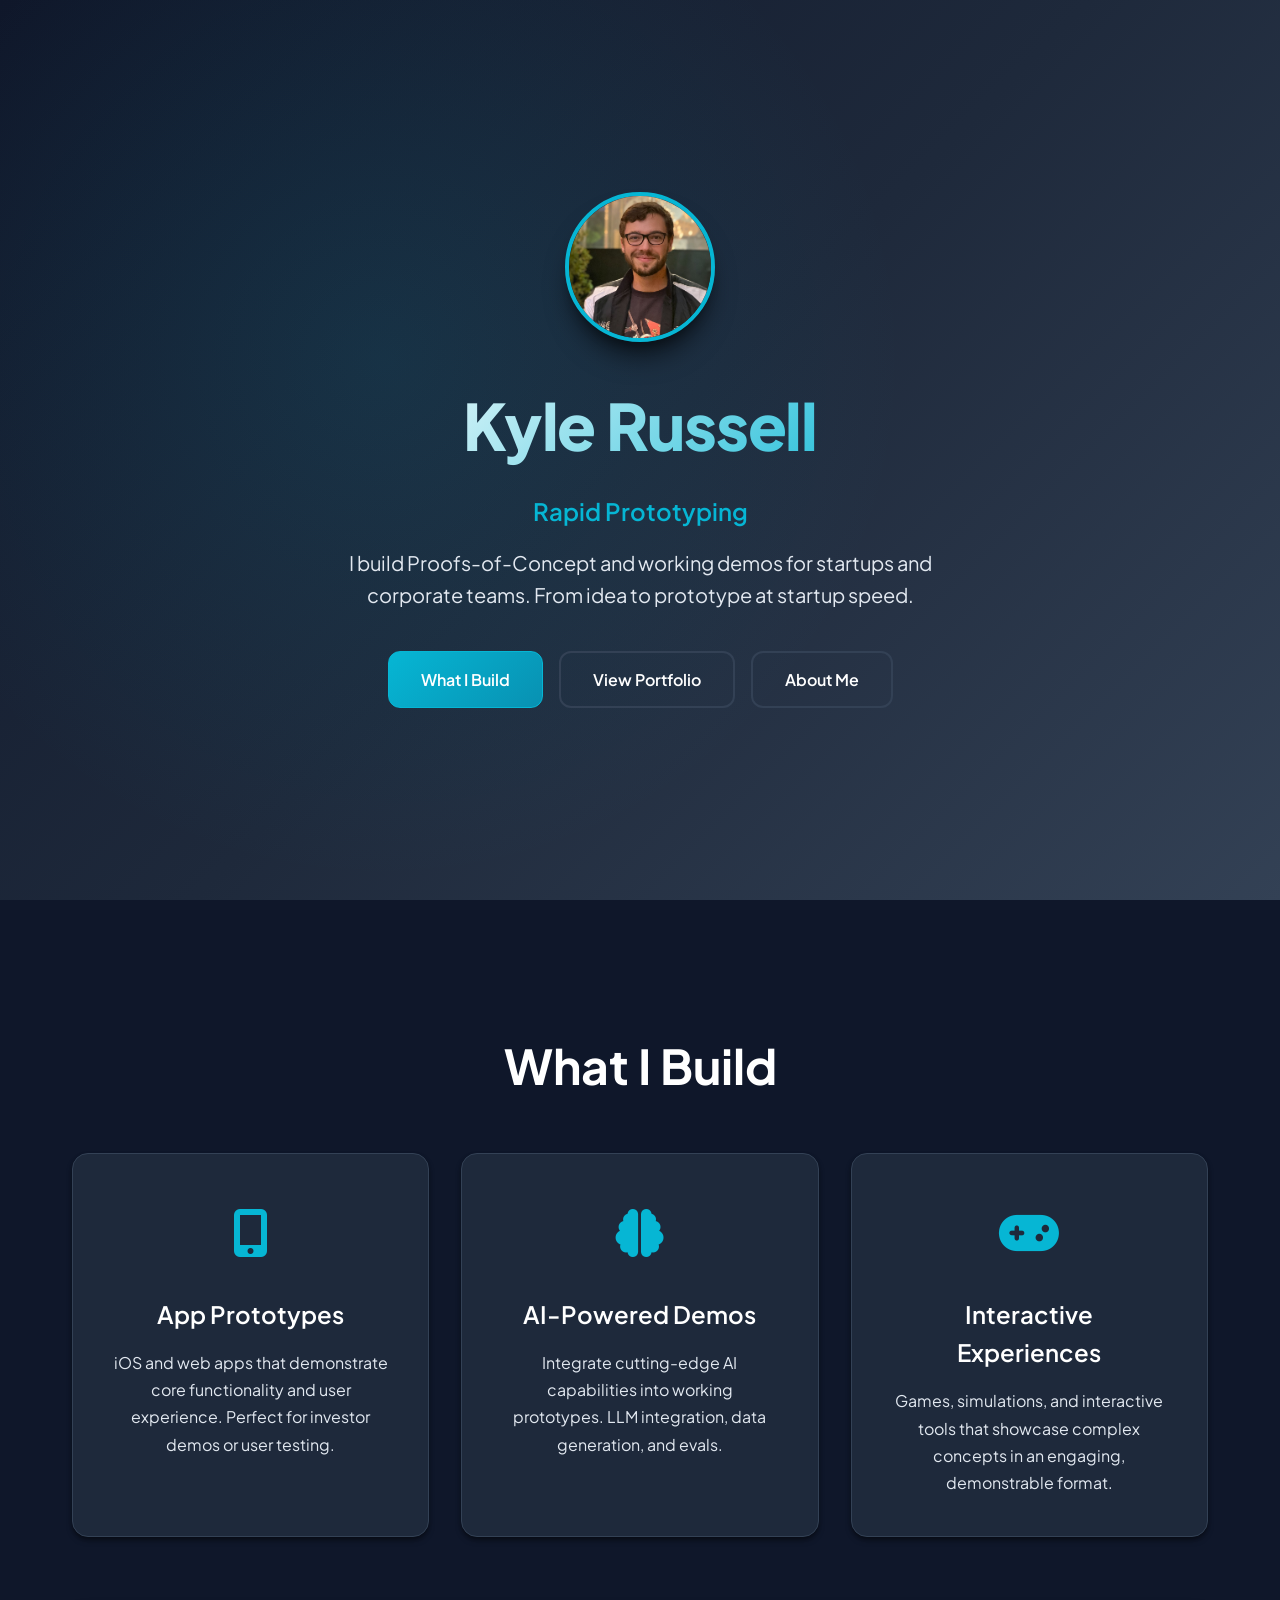
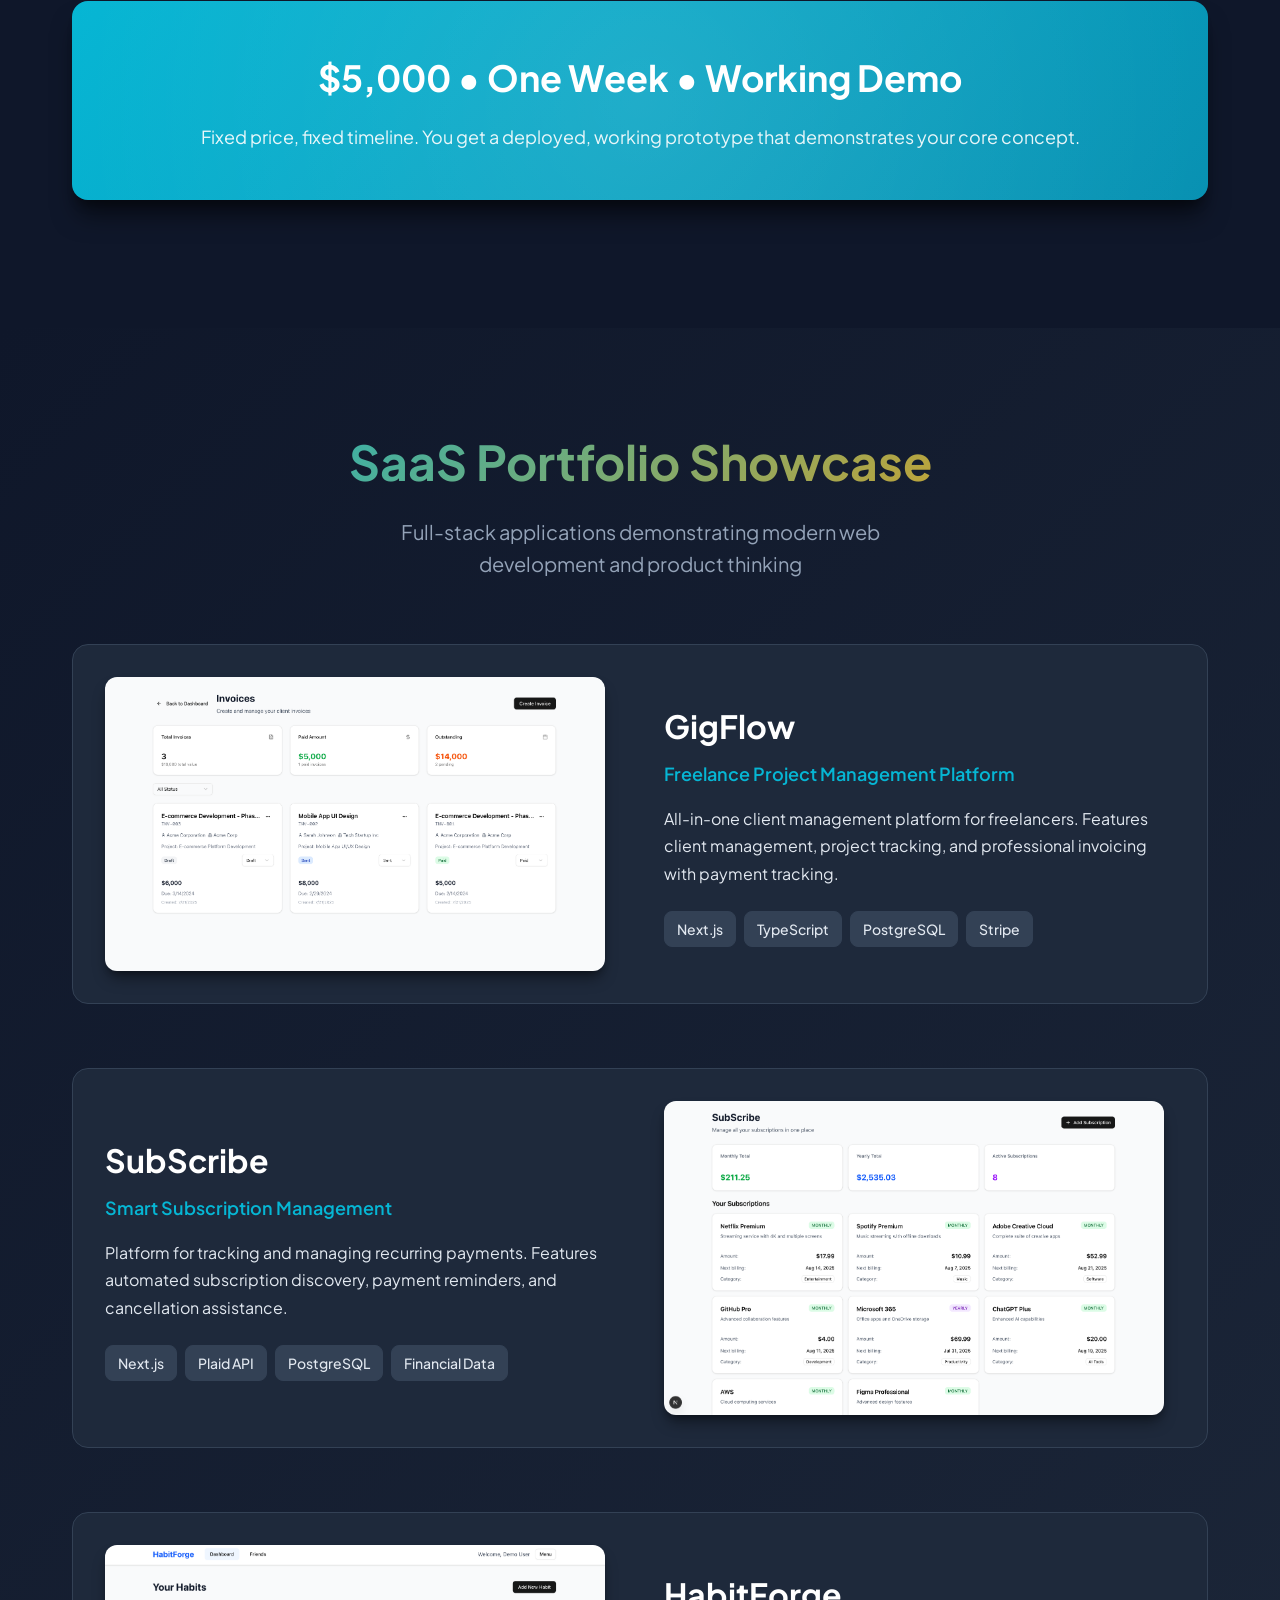
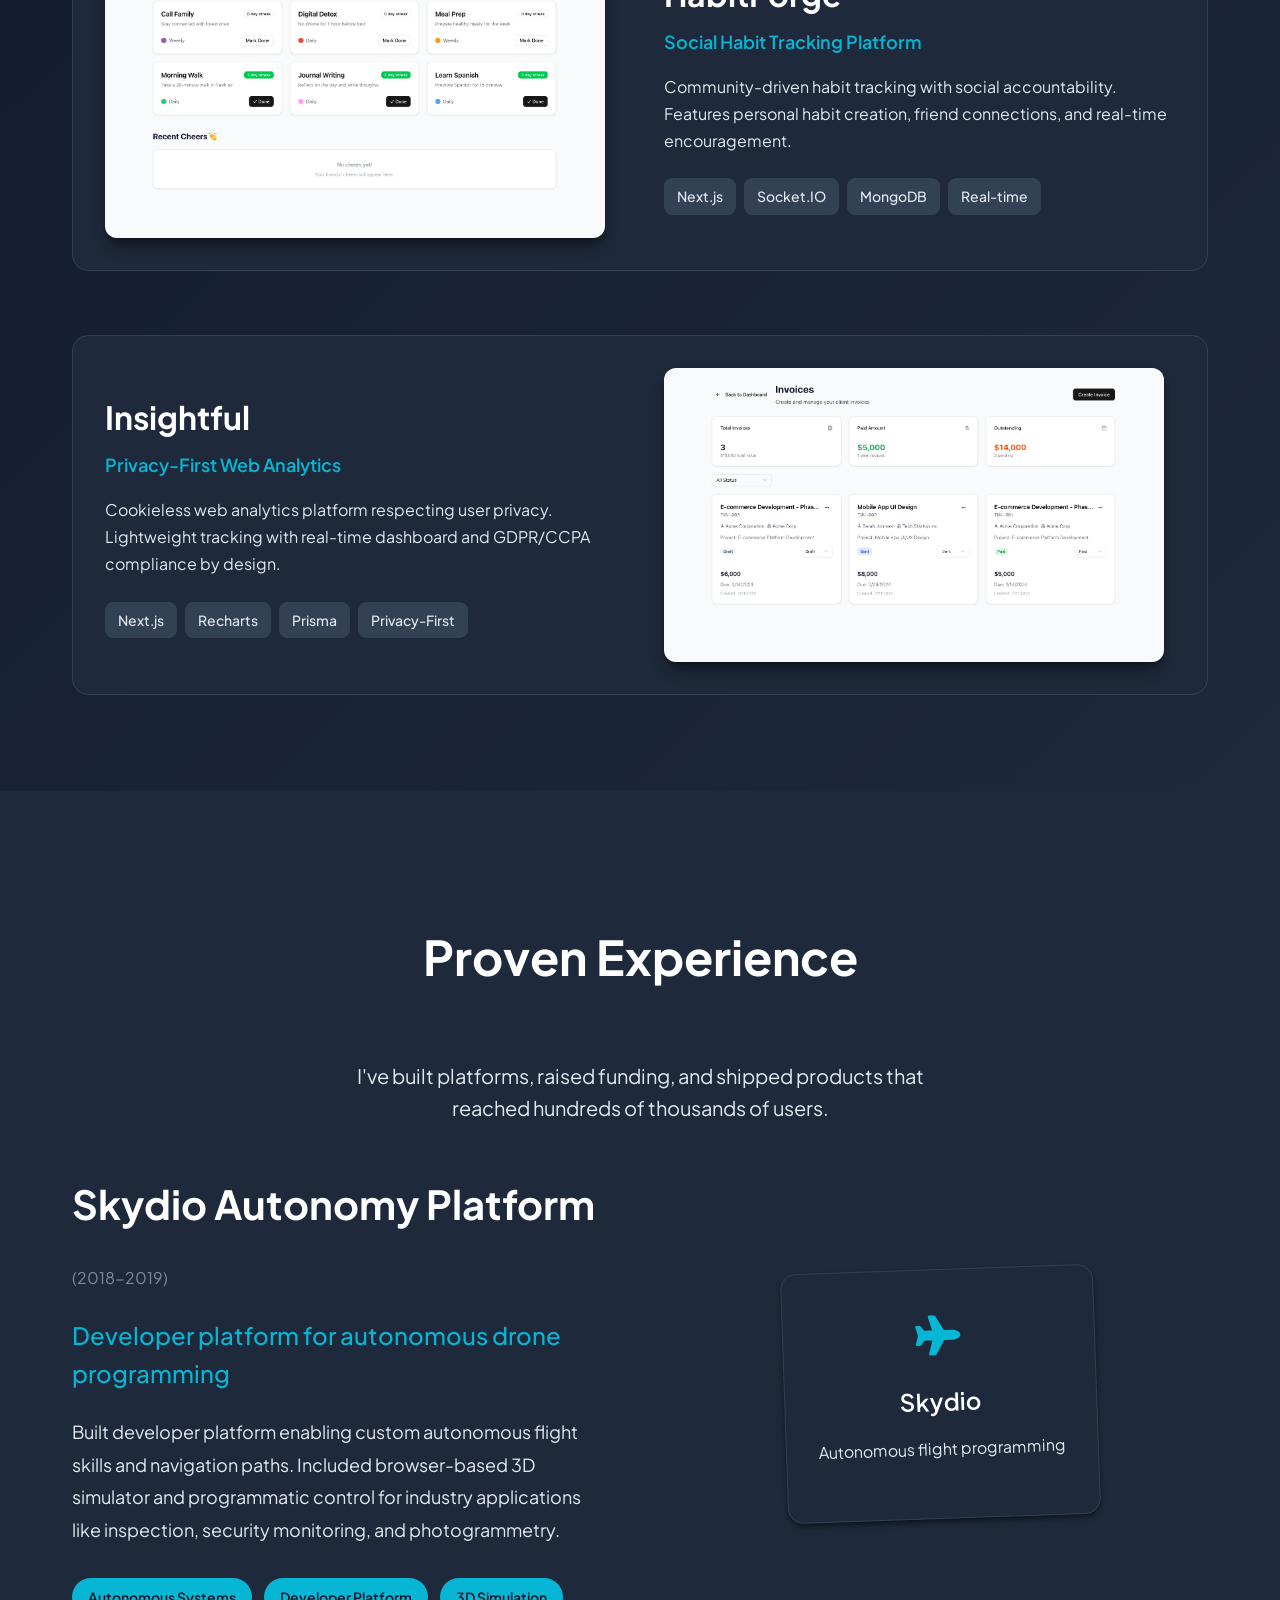
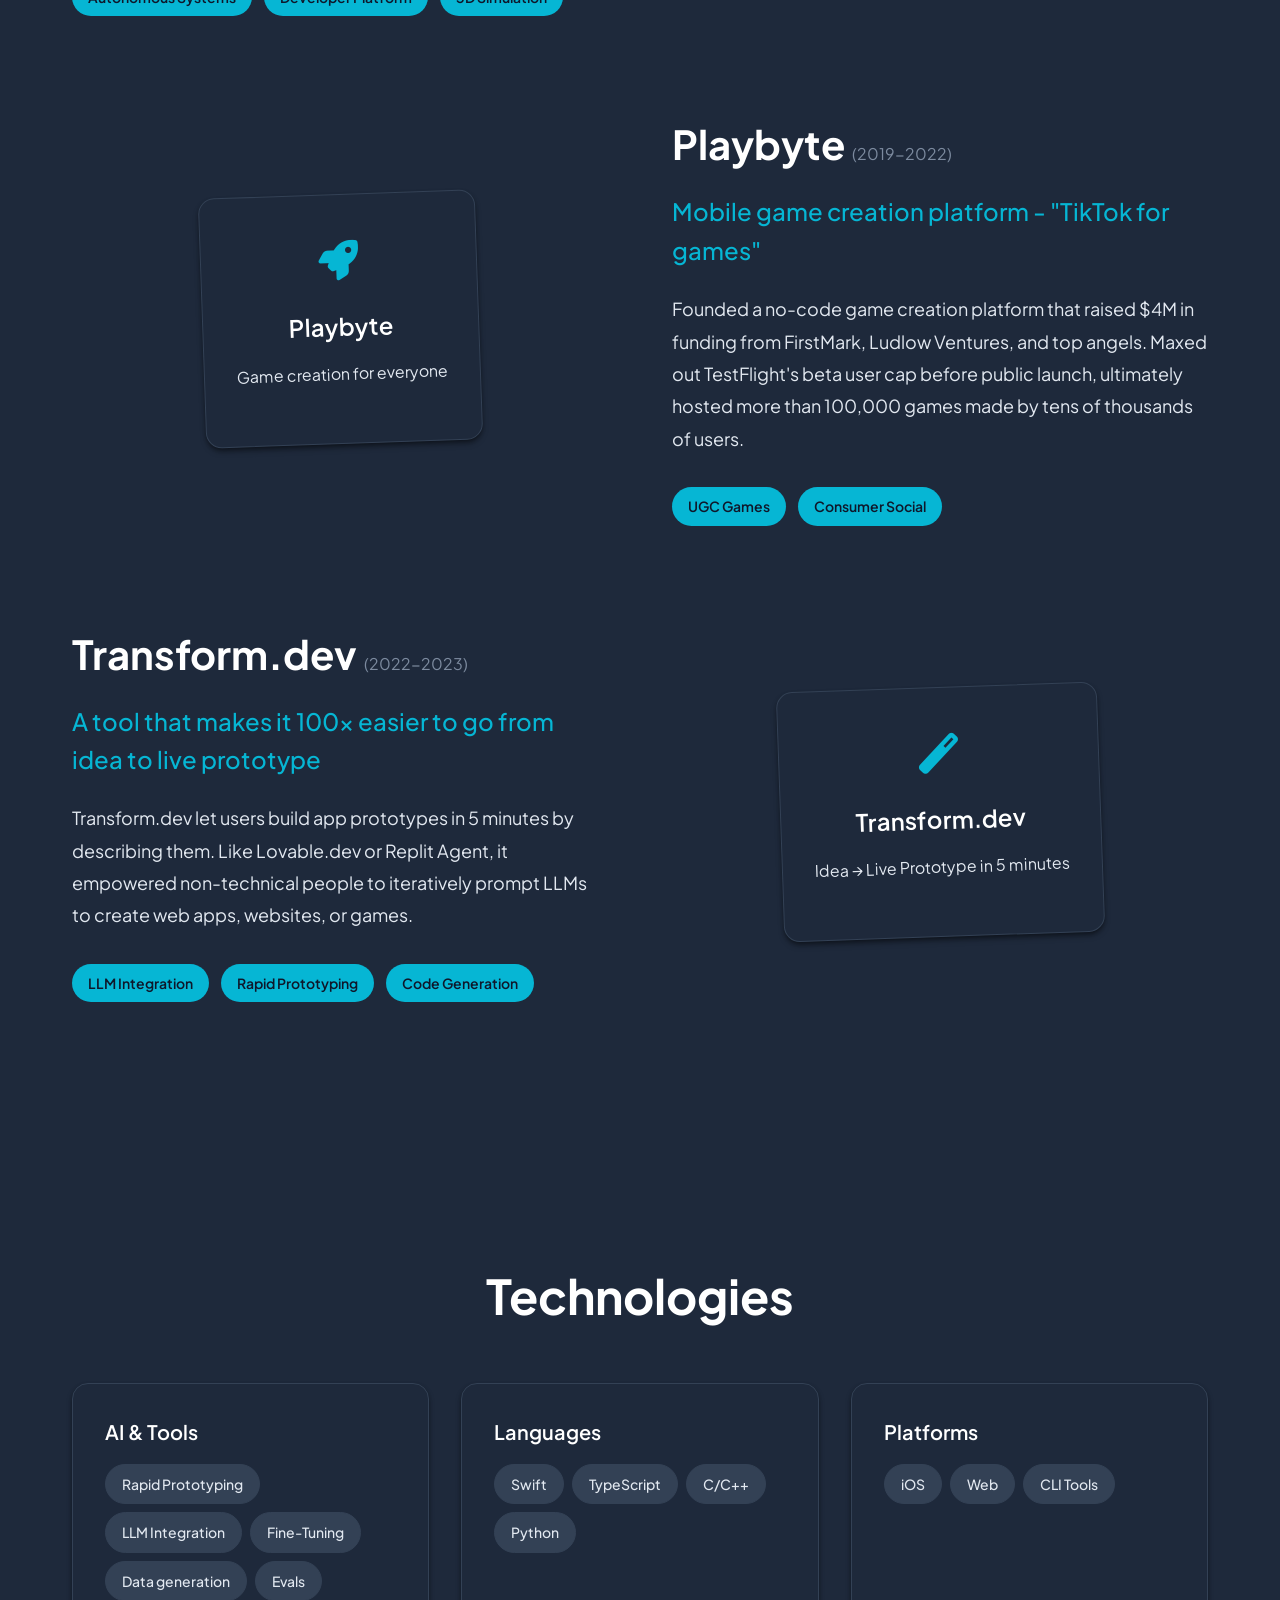
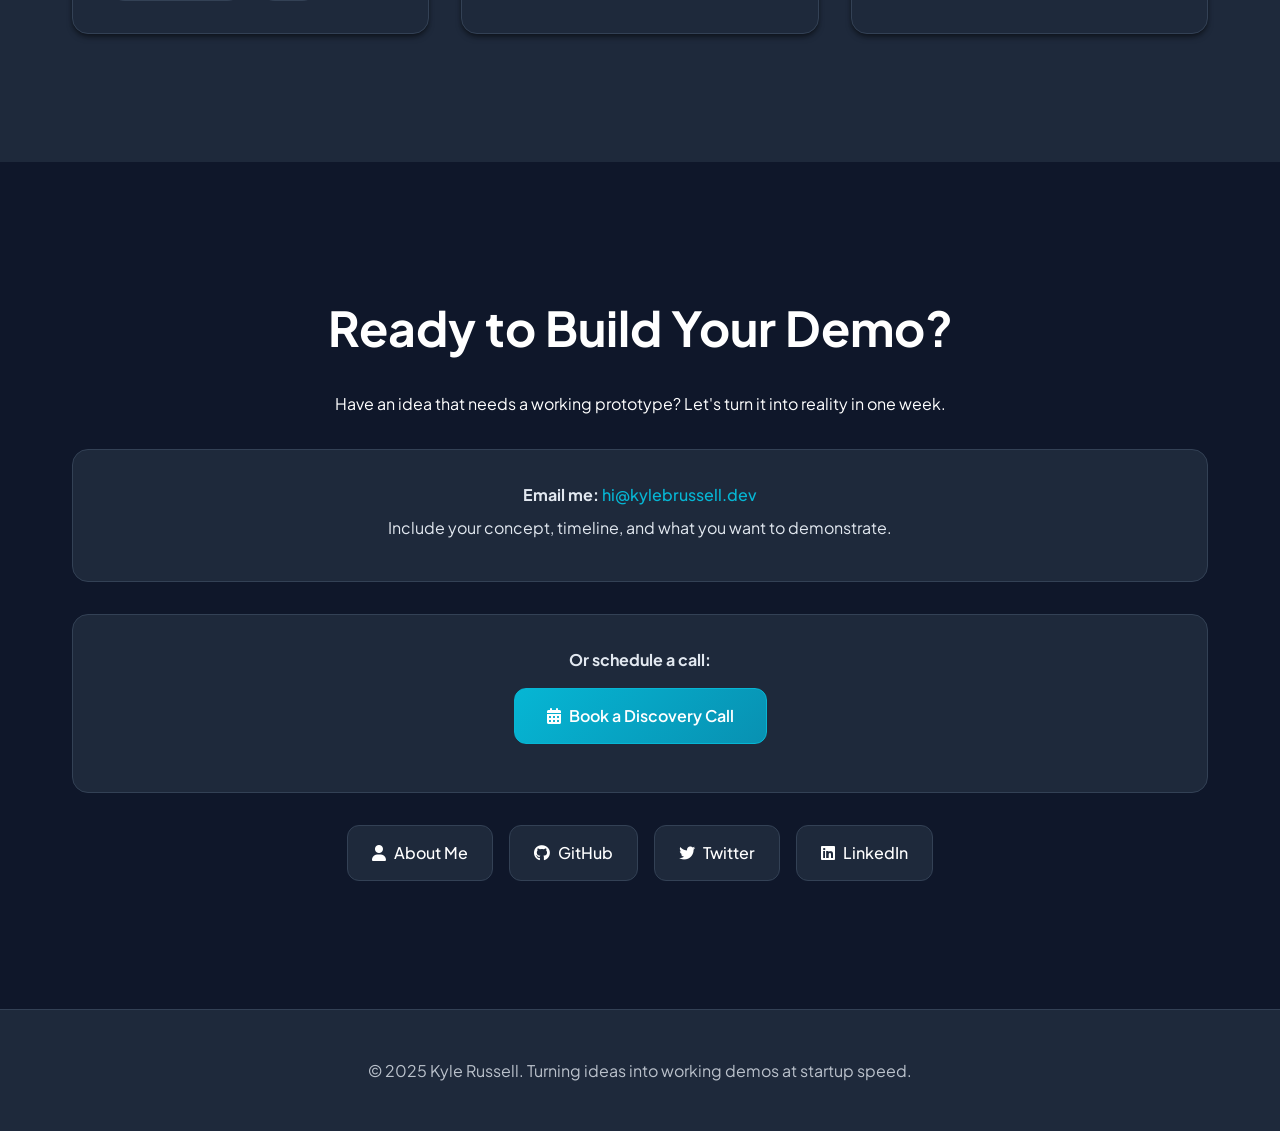
==== commit 1bb60730: "Force CSS cache refresh and strengthen image size constraints - Add \!important declarations to ensu" ====
--- a/index.html
+++ b/index.html
@@ -4,7 +4,7 @@
     <meta charset="UTF-8">
     <meta name="viewport" content="width=device-width, initial-scale=1.0">
     <title>Kyle Russell - Rapid Prototyping & Demo Development</title>
-    <link rel="stylesheet" href="styles.css">
+    <link rel="stylesheet" href="styles.css?v=2">
     <link href="https://fonts.googleapis.com/css2?family=Plus+Jakarta+Sans:wght@200;300;400;500;600;700;800&display=swap" rel="stylesheet">
     <link rel="stylesheet" href="https://cdnjs.cloudflare.com/ajax/libs/font-awesome/6.0.0/css/all.min.css">
 </head>
--- a/styles.css
+++ b/styles.css
@@ -972,12 +972,16 @@
     z-index: 2;
 }
 
-.showcase-image {
-    width: 100%;
-    height: auto;
+.showcase-visual .showcase-image {
+    width: 100% !important;
+    max-width: 500px !important;
+    height: auto !important;
+    max-height: 350px !important;
+    object-fit: cover !important;
     border-radius: 0.75rem;
     box-shadow: var(--shadow-lg);
     transition: transform 0.3s ease;
+    display: block;
 }
 
 .showcase-item:hover .showcase-image {
@@ -1074,6 +1078,11 @@
     
     .showcase-content h3 {
         font-size: 1.75rem;
+    }
+    
+    .showcase-visual .showcase-image {
+        max-width: 100% !important;
+        max-height: 250px !important;
     }
 }
 
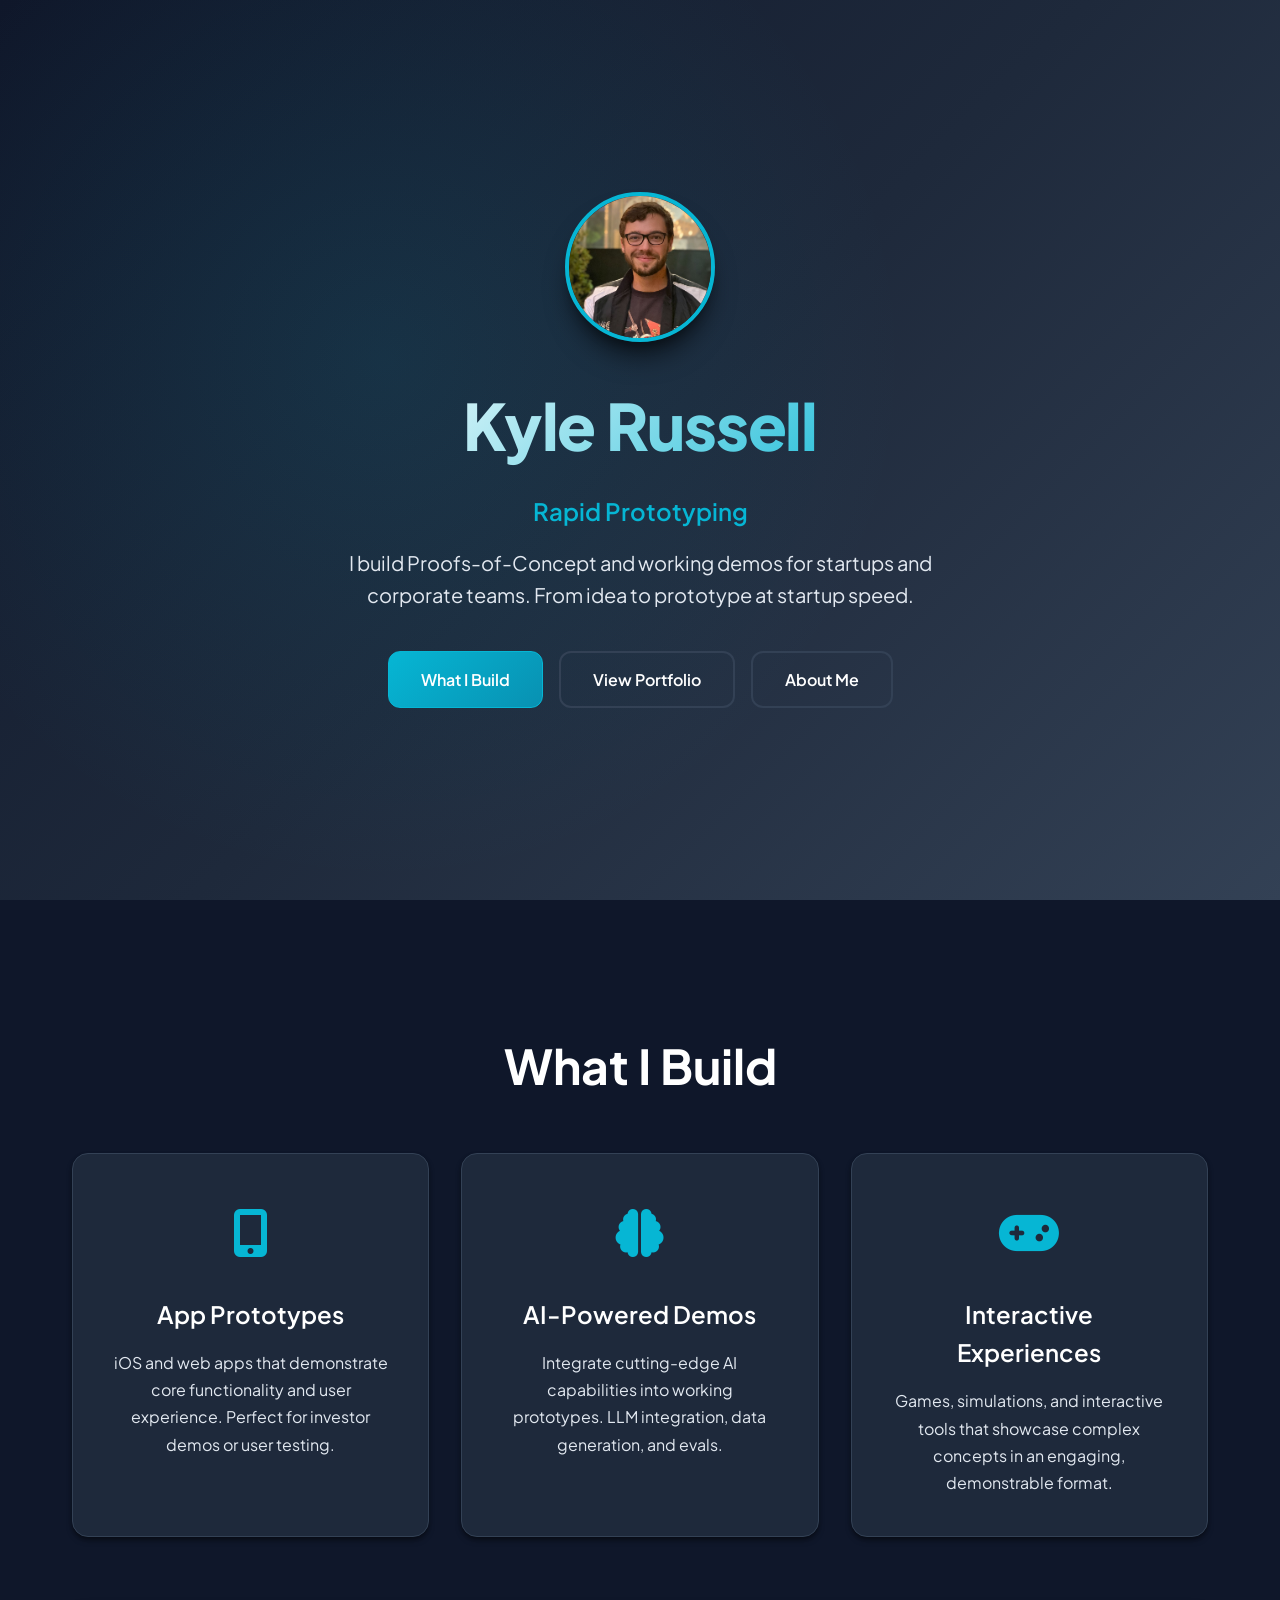
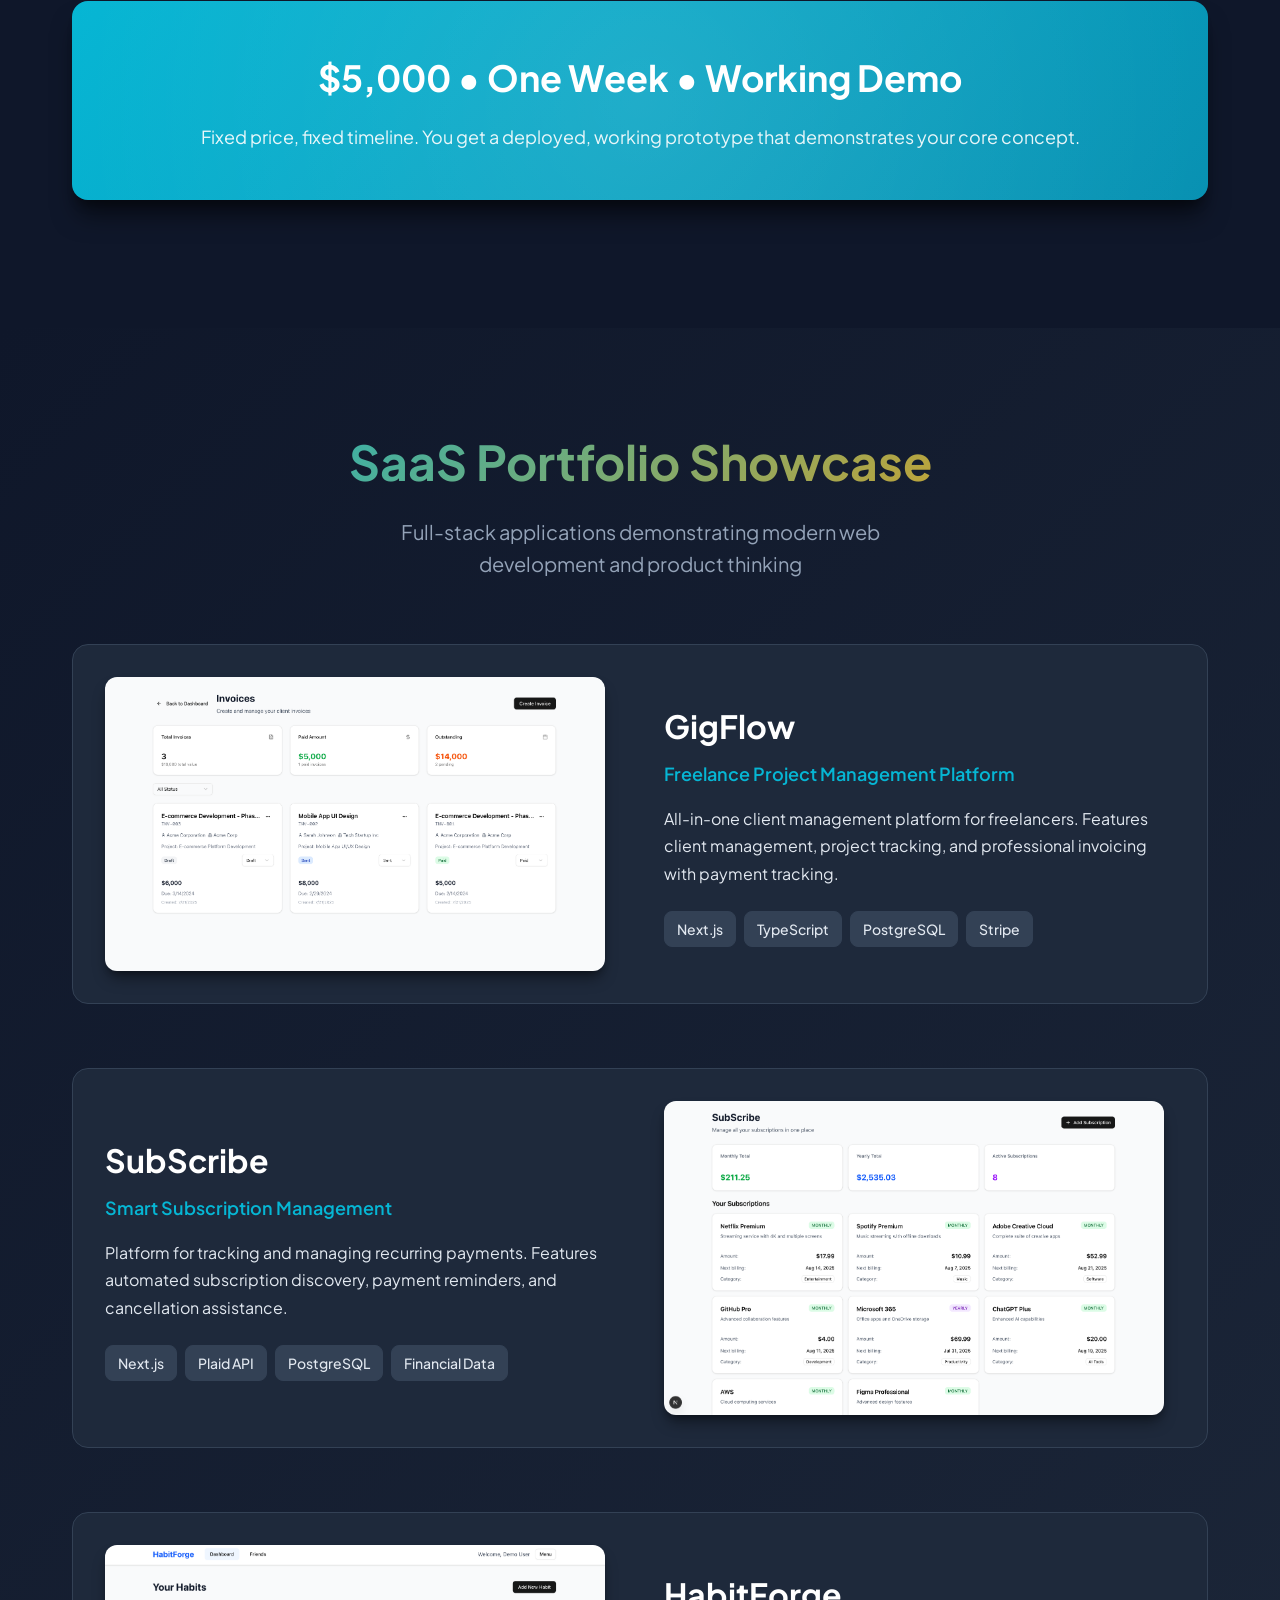
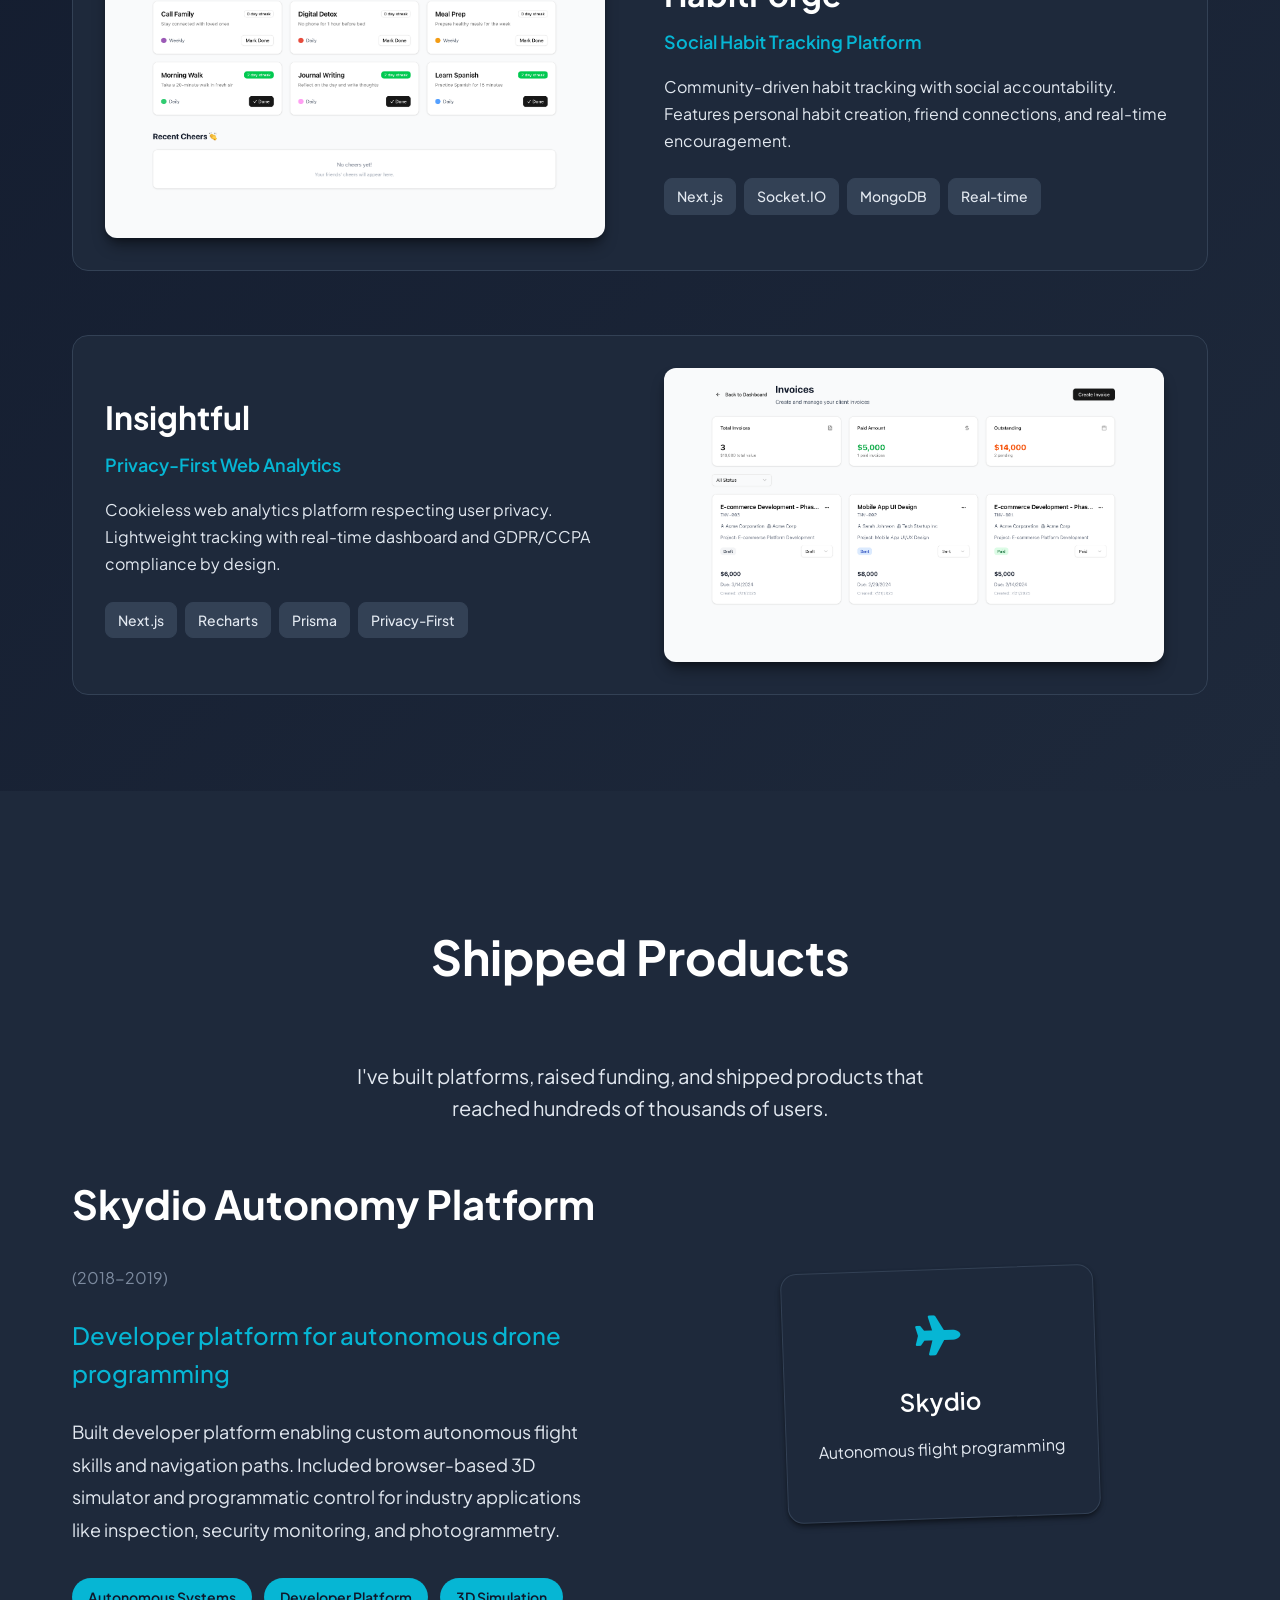
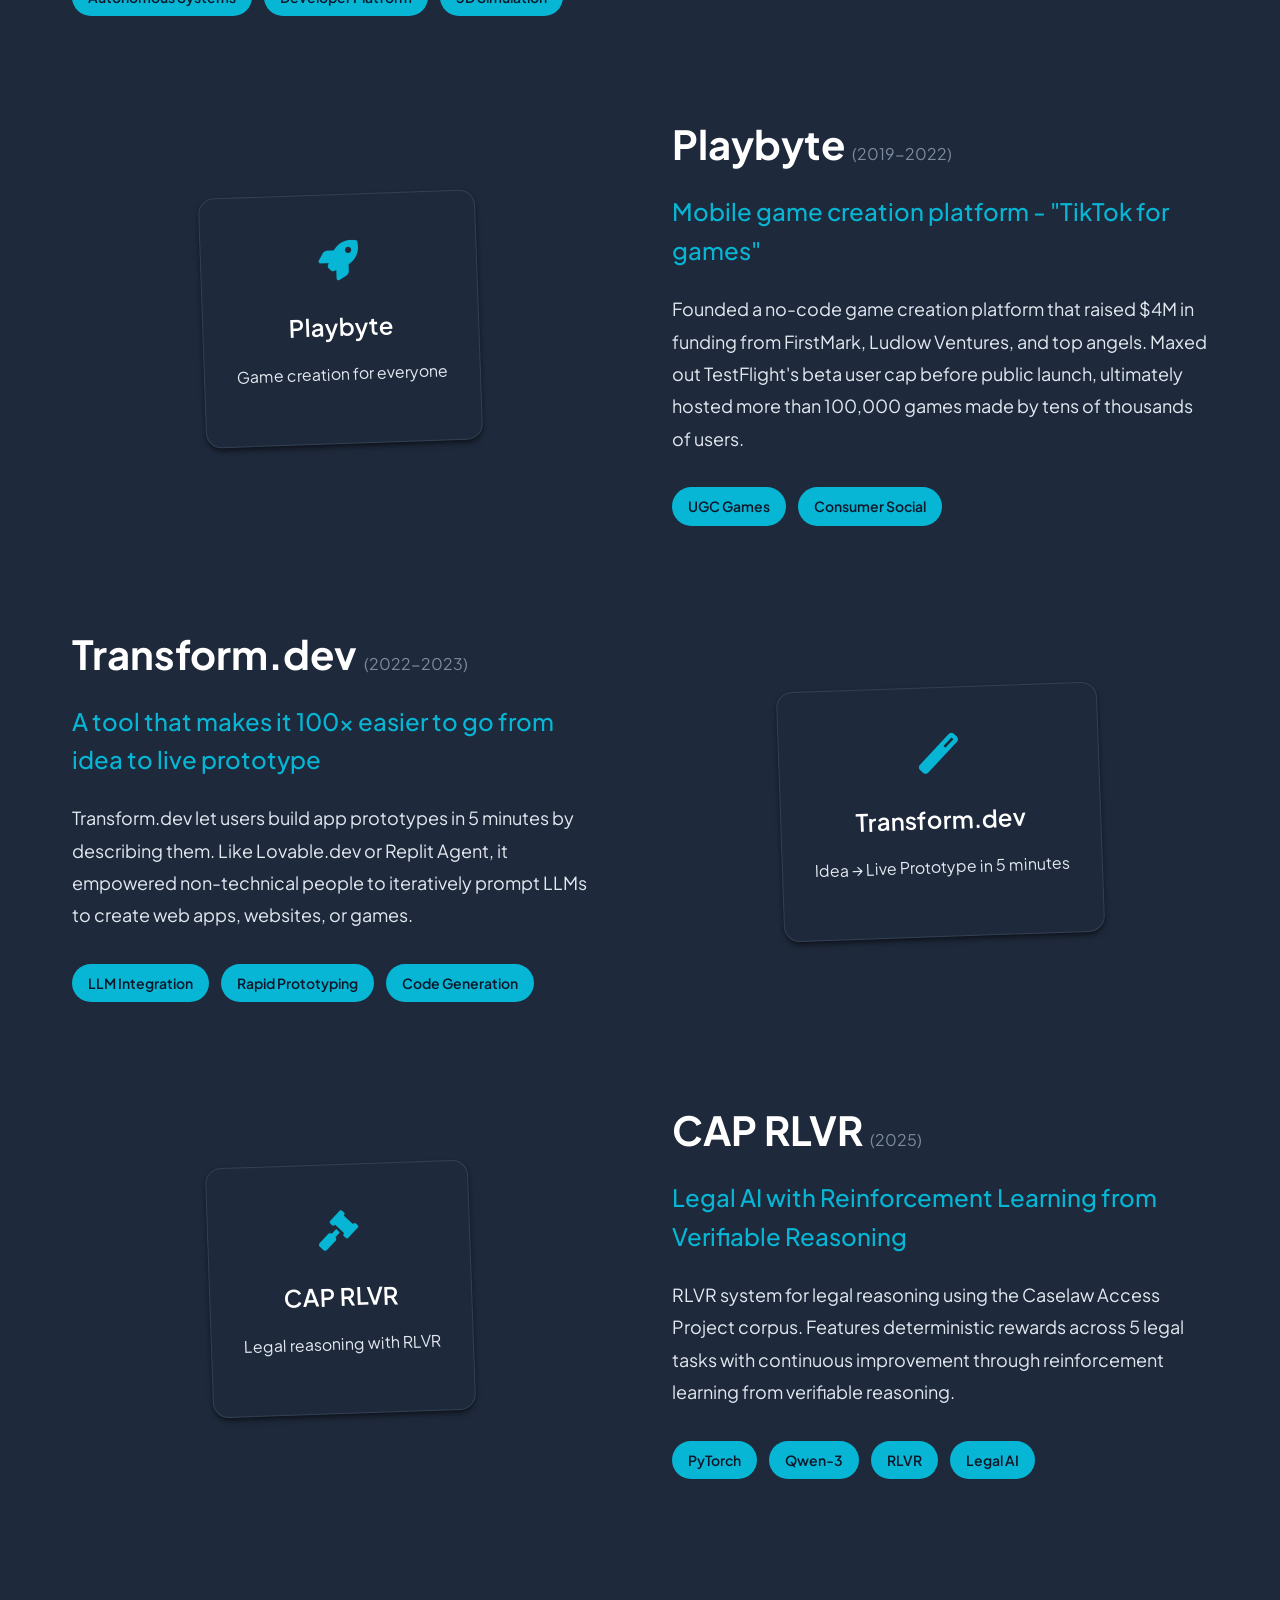
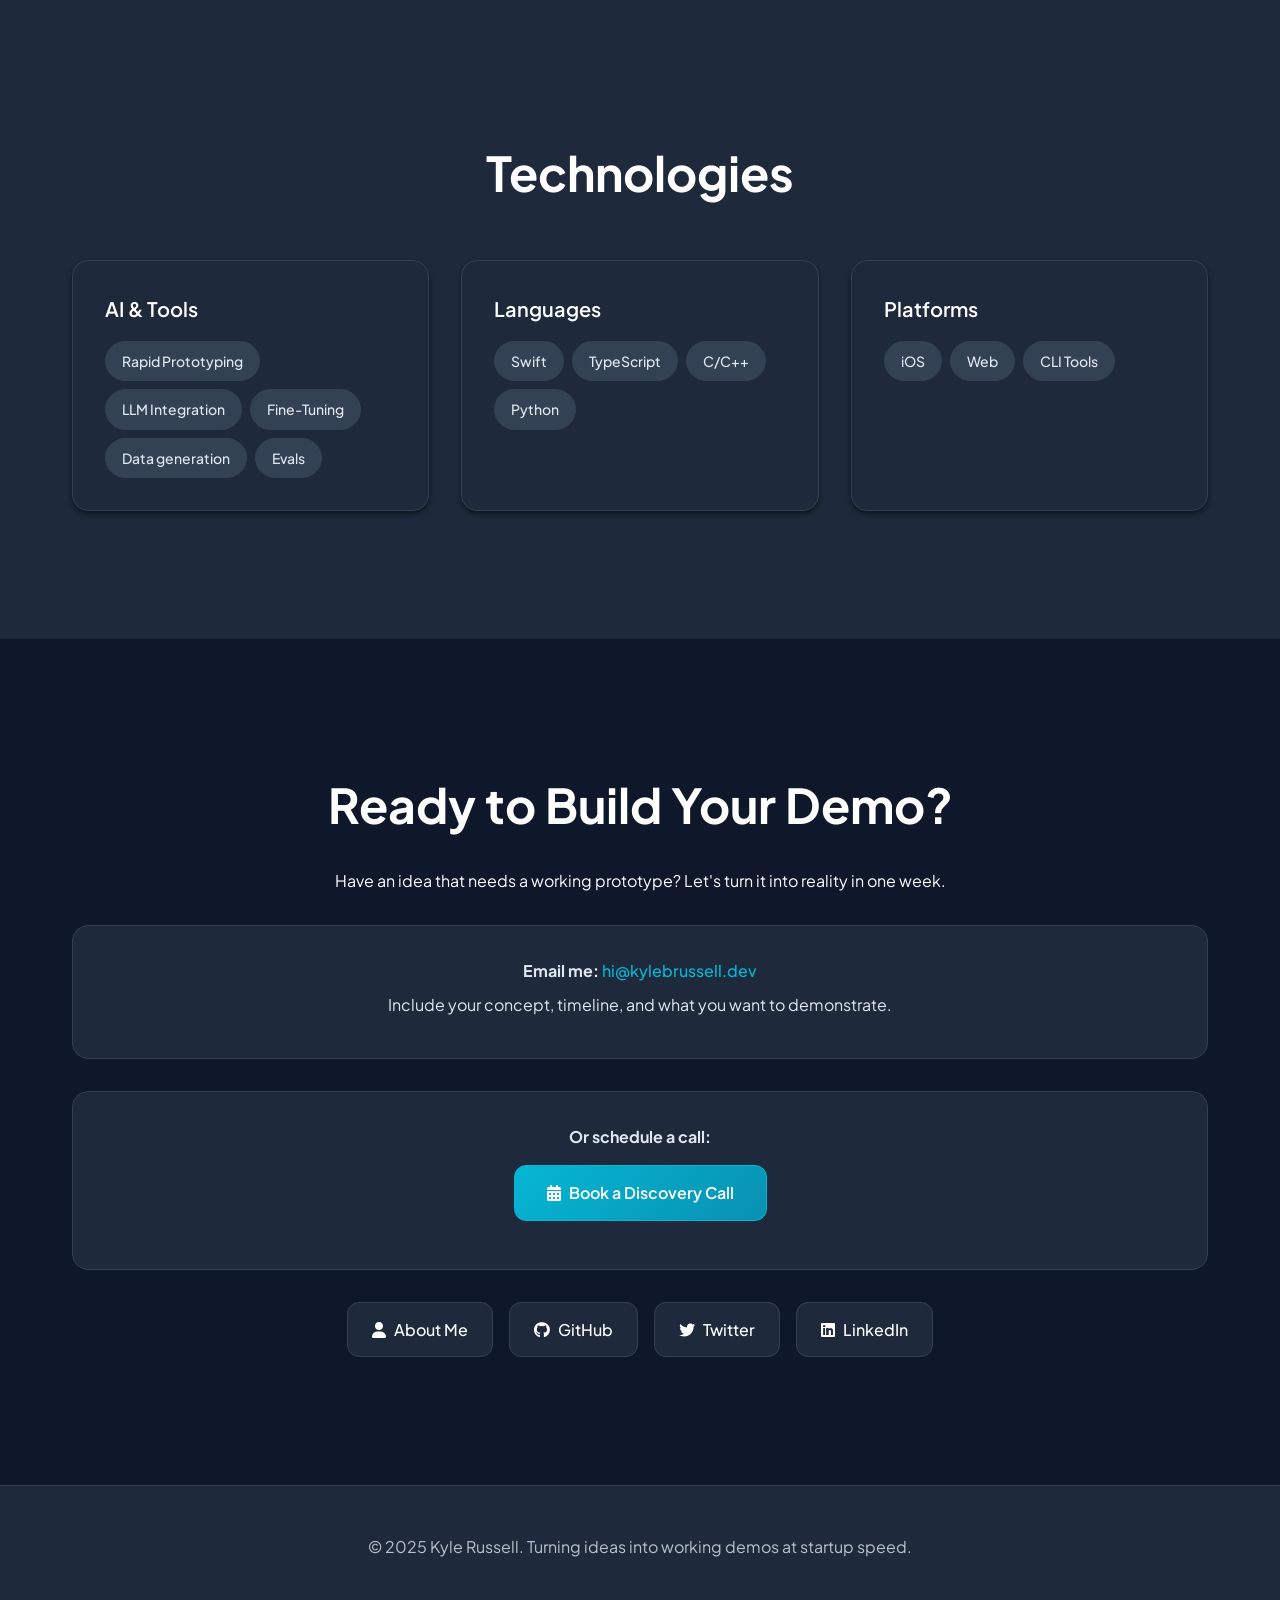
==== commit 592b5c3d: "Add CAP RLVR project to Shipped Products section Added new legal AI project with RLVR (Reinforcement" ====
--- a/index.html
+++ b/index.html
@@ -147,13 +147,14 @@
                             </div>
                         </div>
                     </div>
+
                 </div>
             </div>
         </section>
 
         <section id="experience" class="featured-project">
             <div class="container">
-                <h2 class="featured-title">Proven Experience</h2>
+                <h2 class="featured-title">Shipped Products</h2>
                 <p class="section-subtitle">I've built platforms, raised funding, and shipped products that reached hundreds of thousands of users.</p>
                 <div class="featured-grid">
                     <div class="featured-item">
@@ -241,6 +242,35 @@
                             </a>
                         </div>
                     </div>
+
+                    <div class="featured-item">
+                        <div class="featured-text">
+                            <h3>CAP RLVR <span class="project-year">(2025)</span></h3>
+                            <p class="featured-tagline">Legal AI with Reinforcement Learning from Verifiable Reasoning</p>
+                            <p class="featured-description">
+                                RLVR system for legal reasoning using the Caselaw Access Project corpus. 
+                                Features deterministic rewards across 5 legal tasks with continuous improvement 
+                                through reinforcement learning from verifiable reasoning.
+                            </p>
+                            <div class="featured-tech">
+                                <span class="tech-tag">PyTorch</span>
+                                <span class="tech-tag">Qwen-3</span>
+                                <span class="tech-tag">RLVR</span>
+                                <span class="tech-tag">Legal AI</span>
+                            </div>
+                        </div>
+                        <div class="featured-visual">
+                            <a href="https://github.com/kylebrussell/cap-rlvr" class="featured-card-link">
+                                <div class="project-card featured-card">
+                                    <div class="card-icon">
+                                        <i class="fas fa-gavel"></i>
+                                    </div>
+                                    <h3>CAP RLVR</h3>
+                                    <p>Legal reasoning with RLVR</p>
+                                </div>
+                            </a>
+                        </div>
+                    </div>
                 </div>
             </div>
         </section>
--- a/styles.css
+++ b/styles.css
@@ -1285,4 +1285,143 @@
     .featured-background p {
         font-size: 1rem;
     }
+}
+
+/* Publications Section */
+.publications {
+    padding: 6rem 0;
+    background: var(--bg-primary);
+}
+
+.publications h2 {
+    font-size: 3rem;
+    font-weight: 700;
+    text-align: center;
+    margin-bottom: 1rem;
+    background: linear-gradient(135deg, var(--primary-color) 0%, var(--accent-color) 100%);
+    -webkit-background-clip: text;
+    -webkit-text-fill-color: transparent;
+    background-clip: text;
+}
+
+.publications .section-subtitle {
+    font-size: 1.25rem;
+    color: var(--text-muted);
+    text-align: center;
+    margin-bottom: 4rem;
+    max-width: 600px;
+    margin-left: auto;
+    margin-right: auto;
+}
+
+.publications-grid {
+    display: grid;
+    grid-template-columns: repeat(auto-fit, minmax(300px, 1fr));
+    gap: 2rem;
+    max-width: 1000px;
+    margin: 0 auto;
+}
+
+.publication-card {
+    background: var(--bg-card);
+    border-radius: 1rem;
+    padding: 2rem;
+    border: 1px solid var(--border-color);
+    transition: all 0.3s ease;
+    position: relative;
+    overflow: hidden;
+}
+
+.publication-card::before {
+    content: '';
+    position: absolute;
+    top: 0;
+    left: 0;
+    right: 0;
+    bottom: 0;
+    background: linear-gradient(135deg, var(--primary-color) 0%, var(--accent-color) 100%);
+    opacity: 0;
+    transition: opacity 0.3s ease;
+    z-index: 1;
+}
+
+.publication-card:hover::before {
+    opacity: 0.03;
+}
+
+.publication-card:hover {
+    transform: translateY(-5px);
+    box-shadow: var(--shadow-lg);
+    border-color: var(--primary-color);
+}
+
+.featured-publication {
+    grid-column: span 2;
+    background: var(--bg-secondary);
+    border: 2px solid var(--border-color);
+}
+
+.publication-content {
+    position: relative;
+    z-index: 2;
+}
+
+.publication-content h3 {
+    font-size: 1.5rem;
+    font-weight: 700;
+    color: var(--primary-color);
+    margin-bottom: 0.5rem;
+}
+
+.publication-content h4 {
+    font-size: 1.25rem;
+    font-weight: 600;
+    color: var(--text-primary);
+    margin-bottom: 1rem;
+    line-height: 1.4;
+}
+
+.publication-excerpt {
+    font-size: 1rem;
+    color: var(--text-secondary);
+    line-height: 1.6;
+    margin-bottom: 1.5rem;
+}
+
+.publication-link {
+    color: var(--primary-color);
+    text-decoration: none;
+    font-weight: 600;
+    display: inline-flex;
+    align-items: center;
+    gap: 0.5rem;
+    transition: all 0.3s ease;
+}
+
+.publication-link:hover {
+    color: var(--accent-color);
+    transform: translateX(3px);
+}
+
+@media (max-width: 768px) {
+    .publications {
+        padding: 4rem 0;
+    }
+    
+    .publications h2 {
+        font-size: 2.5rem;
+    }
+    
+    .publications-grid {
+        grid-template-columns: 1fr;
+        gap: 1.5rem;
+    }
+    
+    .featured-publication {
+        grid-column: span 1;
+    }
+    
+    .publication-card {
+        padding: 1.5rem;
+    }
 }
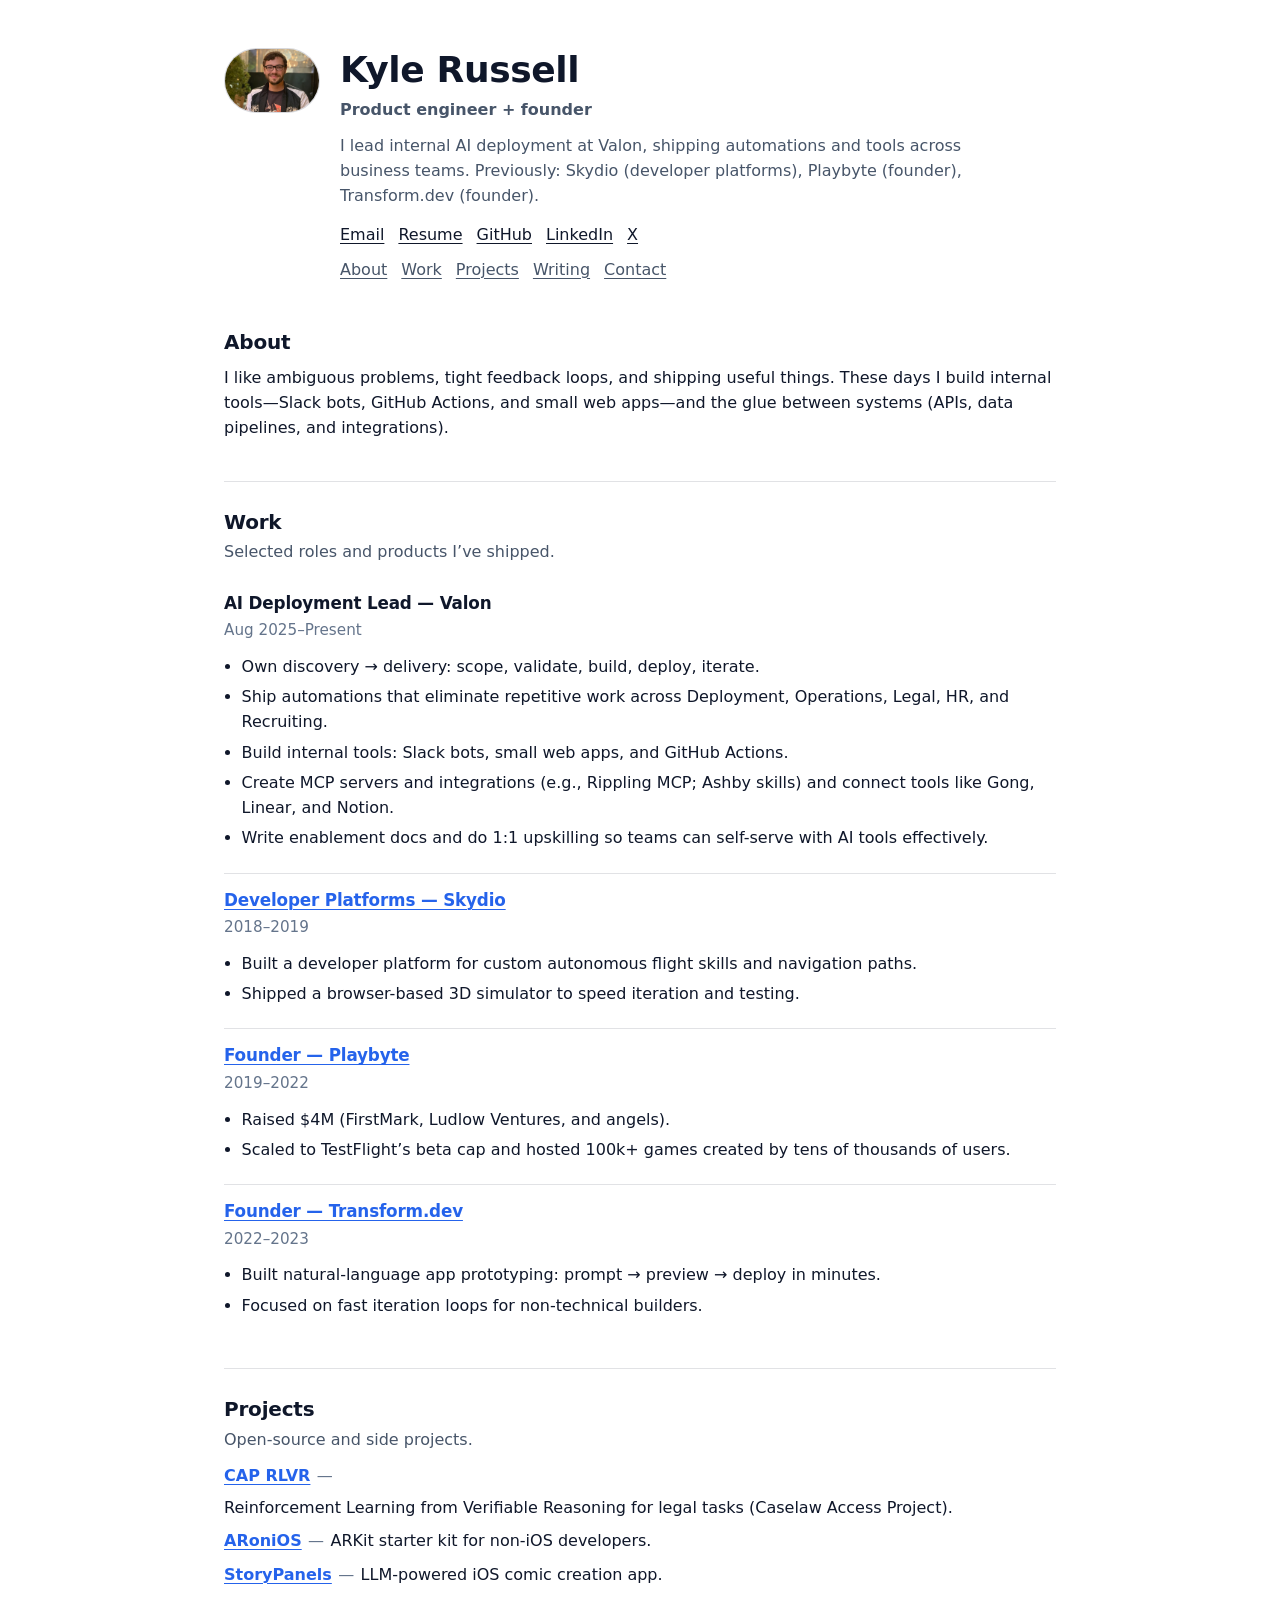
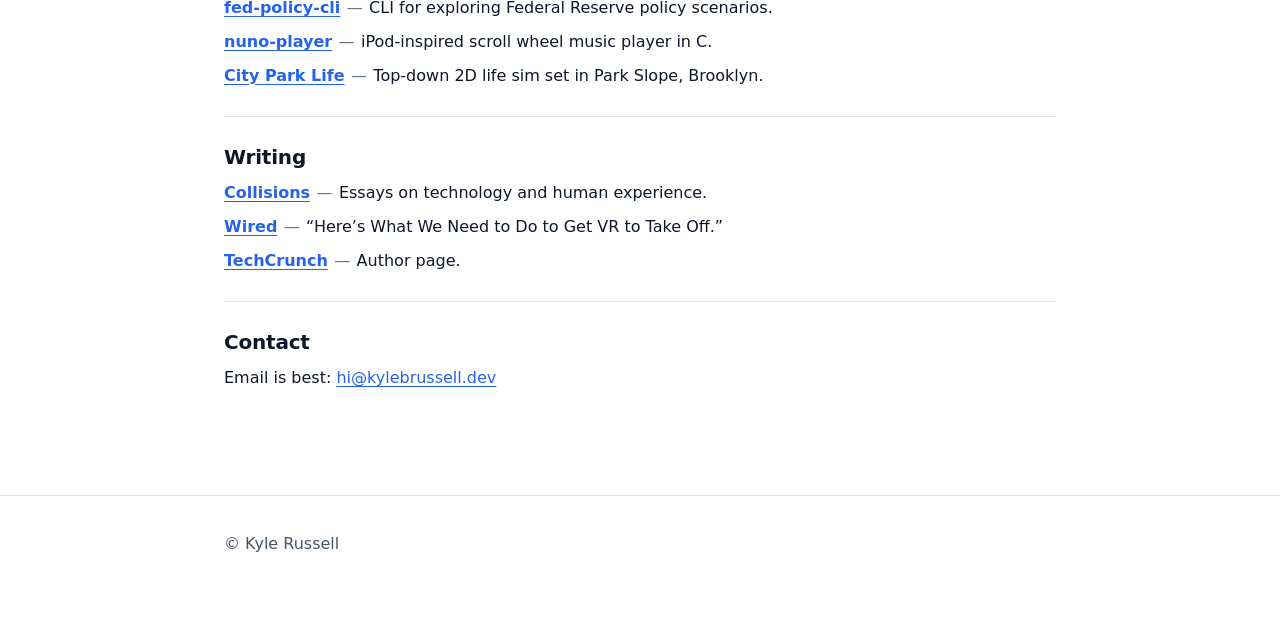
==== commit fd325241: "Refresh site to minimalist portfolio" ====
--- a/index.html
+++ b/index.html
@@ -3,351 +3,198 @@
 <head>
     <meta charset="UTF-8">
     <meta name="viewport" content="width=device-width, initial-scale=1.0">
-    <title>Kyle Russell - Rapid Prototyping & Demo Development</title>
-    <link rel="stylesheet" href="styles.css?v=2">
-    <link href="https://fonts.googleapis.com/css2?family=Plus+Jakarta+Sans:wght@200;300;400;500;600;700;800&display=swap" rel="stylesheet">
-    <link rel="stylesheet" href="https://cdnjs.cloudflare.com/ajax/libs/font-awesome/6.0.0/css/all.min.css">
+    <title>Kyle Russell — Product engineer + founder</title>
+    <meta name="description" content="Kyle Russell is a product engineer and founder leading internal AI deployment at Valon.">
+    <link rel="canonical" href="https://kylebrussell.dev/">
+
+    <meta property="og:title" content="Kyle Russell — Product engineer + founder">
+    <meta property="og:description" content="I lead internal AI deployment at Valon, shipping automations and tools across business teams.">
+    <meta property="og:type" content="website">
+    <meta property="og:url" content="https://kylebrussell.dev/">
+    <meta property="og:image" content="https://kylebrussell.dev/kyle-2019.jpeg">
+
+    <meta name="twitter:card" content="summary_large_image">
+    <meta name="twitter:title" content="Kyle Russell — Product engineer + founder">
+    <meta name="twitter:description" content="I lead internal AI deployment at Valon, shipping automations and tools across business teams.">
+    <meta name="twitter:image" content="https://kylebrussell.dev/kyle-2019.jpeg">
+
+    <link rel="stylesheet" href="styles.css">
 </head>
 <body>
-    <header class="hero">
+    <a class="skip-link" href="#content">Skip to content</a>
+
+    <header class="header">
         <div class="container">
-            <div class="hero-content">
-                <div class="hero-profile">
-                    <img src="./kyle-2019.jpeg" alt="Kyle Russell" class="profile-image">
-                </div>
-                <h1>Kyle Russell</h1>
-                <p class="hero-subtitle">Rapid Prototyping & Demo Development</p>
-                <p class="hero-description">I build Proofs-of-Concept and working demos for startups and corporate teams. From idea to prototype at startup speed.</p>
-                <div class="hero-links">
-                    <a href="#services" class="btn btn-primary">
-                        What I Build
-                    </a>
-                    <a href="#showcase" class="btn btn-secondary">View Portfolio</a>
-                    <a href="about.html" class="btn btn-secondary">About Me</a>
+            <div class="hero">
+                <img
+                    class="avatar"
+                    src="kyle-2019.jpeg"
+                    alt="Kyle Russell"
+                    width="96"
+                    height="96"
+                    loading="eager"
+                >
+                <div class="hero-text">
+                    <h1>Kyle Russell</h1>
+                    <p class="subtitle">Product engineer + founder</p>
+                    <p class="lead">
+                        I lead internal AI deployment at Valon, shipping automations and tools across business teams.
+                        Previously: Skydio (developer platforms), Playbyte (founder), Transform.dev (founder).
+                    </p>
+                    <nav class="links" aria-label="Primary">
+                        <a href="mailto:hi@kylebrussell.dev">Email</a>
+                        <a href="resume.html">Resume</a>
+                        <a href="https://github.com/kylebrussell" target="_blank" rel="noopener noreferrer">GitHub</a>
+                        <a href="https://www.linkedin.com/in/kyle-russell-32a49668/" target="_blank" rel="noopener noreferrer">LinkedIn</a>
+                        <a href="https://x.com/kylebrussell" target="_blank" rel="noopener noreferrer">X</a>
+                    </nav>
+                    <nav class="toc" aria-label="Sections">
+                        <a href="#about">About</a>
+                        <a href="#work">Work</a>
+                        <a href="#projects">Projects</a>
+                        <a href="#writing">Writing</a>
+                        <a href="#contact">Contact</a>
+                    </nav>
                 </div>
             </div>
         </div>
     </header>
 
-    <main>
-        <section id="services" class="services">
-            <div class="container">
-                <h2>What I Build</h2>
-                <div class="services-grid">
-                    <div class="service-card">
-                        <div class="service-icon">
-                            <i class="fas fa-mobile-alt"></i>
-                        </div>
-                        <h3>App Prototypes</h3>
-                        <p>iOS and web apps that demonstrate core functionality and user experience. Perfect for investor demos or user testing.</p>
-                    </div>
-                    <div class="service-card">
-                        <div class="service-icon">
-                            <i class="fas fa-brain"></i>
-                        </div>
-                        <h3>AI-Powered Demos</h3>
-                        <p>Integrate cutting-edge AI capabilities into working prototypes. LLM integration, data generation, and evals.</p>
-                    </div>
-                    <div class="service-card">
-                        <div class="service-icon">
-                            <i class="fas fa-gamepad"></i>
-                        </div>
-                        <h3>Interactive Experiences</h3>
-                        <p>Games, simulations, and interactive tools that showcase complex concepts in an engaging, demonstrable format.</p>
-                    </div>
-                </div>
-                <div class="pricing-highlight">
-                    <h3>$5,000 • One Week • Working Demo</h3>
-                    <p>Fixed price, fixed timeline. You get a deployed, working prototype that demonstrates your core concept.</p>
-                </div>
-            </div>
-        </section>
-
-        <section id="showcase" class="showcase">
-            <div class="container">
-                <h2>SaaS Portfolio Showcase</h2>
-                <p class="section-subtitle">Full-stack applications demonstrating modern web development and product thinking</p>
-                <div class="showcase-grid">
-                    <div class="showcase-item">
-                        <div class="showcase-visual">
-                            <img src="./gigflow-invoices.png" alt="GigFlow Invoice Management" class="showcase-image">
-                        </div>
-                        <div class="showcase-content">
-                            <h3>GigFlow</h3>
-                            <p class="showcase-tagline">Freelance Project Management Platform</p>
-                            <p class="showcase-description">
-                                All-in-one client management platform for freelancers. Features client management, 
-                                project tracking, and professional invoicing with payment tracking.
-                            </p>
-                            <div class="showcase-tech">
-                                <span class="tech-tag">Next.js</span>
-                                <span class="tech-tag">TypeScript</span>
-                                <span class="tech-tag">PostgreSQL</span>
-                                <span class="tech-tag">Stripe</span>
-                            </div>
-                        </div>
-                    </div>
-
-                    <div class="showcase-item">
-                        <div class="showcase-visual">
-                            <img src="./subscribe-dashboard.png" alt="SubScribe Dashboard" class="showcase-image">
-                        </div>
-                        <div class="showcase-content">
-                            <h3>SubScribe</h3>
-                            <p class="showcase-tagline">Smart Subscription Management</p>
-                            <p class="showcase-description">
-                                Platform for tracking and managing recurring payments. Features automated 
-                                subscription discovery, payment reminders, and cancellation assistance.
-                            </p>
-                            <div class="showcase-tech">
-                                <span class="tech-tag">Next.js</span>
-                                <span class="tech-tag">Plaid API</span>
-                                <span class="tech-tag">PostgreSQL</span>
-                                <span class="tech-tag">Financial Data</span>
-                            </div>
-                        </div>
-                    </div>
-
-                    <div class="showcase-item">
-                        <div class="showcase-visual">
-                            <img src="./habitforge-dashboard.png" alt="HabitForge Dashboard" class="showcase-image">
-                        </div>
-                        <div class="showcase-content">
-                            <h3>HabitForge</h3>
-                            <p class="showcase-tagline">Social Habit Tracking Platform</p>
-                            <p class="showcase-description">
-                                Community-driven habit tracking with social accountability. Features personal 
-                                habit creation, friend connections, and real-time encouragement.
-                            </p>
-                            <div class="showcase-tech">
-                                <span class="tech-tag">Next.js</span>
-                                <span class="tech-tag">Socket.IO</span>
-                                <span class="tech-tag">MongoDB</span>
-                                <span class="tech-tag">Real-time</span>
-                            </div>
-                        </div>
-                    </div>
-
-                    <div class="showcase-item">
-                        <div class="showcase-visual">
-                            <img src="./gigflow-invoices.png" alt="Insightful Analytics" class="showcase-image">
-                        </div>
-                        <div class="showcase-content">
-                            <h3>Insightful</h3>
-                            <p class="showcase-tagline">Privacy-First Web Analytics</p>
-                            <p class="showcase-description">
-                                Cookieless web analytics platform respecting user privacy. Lightweight tracking 
-                                with real-time dashboard and GDPR/CCPA compliance by design.
-                            </p>
-                            <div class="showcase-tech">
-                                <span class="tech-tag">Next.js</span>
-                                <span class="tech-tag">Recharts</span>
-                                <span class="tech-tag">Prisma</span>
-                                <span class="tech-tag">Privacy-First</span>
-                            </div>
-                        </div>
-                    </div>
-
-                </div>
-            </div>
-        </section>
-
-        <section id="experience" class="featured-project">
-            <div class="container">
-                <h2 class="featured-title">Shipped Products</h2>
-                <p class="section-subtitle">I've built platforms, raised funding, and shipped products that reached hundreds of thousands of users.</p>
-                <div class="featured-grid">
-                    <div class="featured-item">
-                        <div class="featured-text">
-                            <h3>Skydio Autonomy Platform <span class="project-year">(2018-2019)</span></h3>
-                            <p class="featured-tagline">Developer platform for autonomous drone programming</p>
-                            <p class="featured-description">
-                                Built developer platform enabling custom autonomous flight skills and navigation paths. 
-                                Included browser-based 3D simulator and programmatic control for industry applications 
-                                like inspection, security monitoring, and photogrammetry.
-                            </p>
-                            <div class="featured-tech">
-                                <span class="tech-tag">Autonomous Systems</span>
-                                <span class="tech-tag">Developer Platform</span>
-                                <span class="tech-tag">3D Simulation</span>
-                            </div>
-                        </div>
-                        <div class="featured-visual">
-                            <a href="https://techcrunch.com/2018/09/06/skydio-announces-autonomous-drone-developer-platform-new-1999-price-point/" class="featured-card-link">
-                                <div class="project-card featured-card">
-                                    <div class="card-icon">
-                                        <i class="fas fa-plane"></i>
-                                    </div>
-                                    <h3>Skydio</h3>
-                                    <p>Autonomous flight programming</p>
-                                </div>
-                            </a>
-                        </div>
-                    </div>
-                    
-                    <div class="featured-item">
-                        <div class="featured-text">
-                            <h3>Playbyte <span class="project-year">(2019-2022)</span></h3>
-                            <p class="featured-tagline">Mobile game creation platform - "TikTok for games"</p>
-                            <p class="featured-description">
-                                Founded a no-code game creation platform that raised $4M in funding from FirstMark, 
-                                Ludlow Ventures, and top angels. 
-                                
-                                Maxed out TestFlight's 
-                                beta user cap before public launch, ultimately hosted more than 100,000 games
-                                made by tens of thousands of users.
-                            </p>
-                            <div class="featured-tech">
-                                <span class="tech-tag">UGC Games</span>
-                                <span class="tech-tag">Consumer Social</span>
-                            </div>
-                        </div>
-                        <div class="featured-visual">
-                            <a href="https://techcrunch.com/2021/09/03/playbytes-new-app-aims-to-become-the-tiktok-for-games/" class="featured-card-link">
-                                <div class="project-card featured-card">
-                                    <div class="card-icon">
-                                        <i class="fas fa-rocket"></i>
-                                    </div>
-                                    <h3>Playbyte</h3>
-                                    <p>Game creation for everyone</p>
-                                </div>
-                            </a>
-                        </div>
-                    </div>
-                    
-                    <div class="featured-item">
-                        <div class="featured-text">
-                            <h3>Transform.dev <span class="project-year">(2022-2023)</span></h3>
-                            <p class="featured-tagline">A tool that makes it 100x easier to go from idea to live prototype</p>
-                            <p class="featured-description">
-                                Transform.dev let users build app prototypes in 5 minutes by describing them. 
-                                Like Lovable.dev or Replit Agent, it empowered non-technical people to iteratively prompt LLMs 
-                                to create web apps, websites, or games.
-                            </p>
-                            <div class="featured-tech">
-                                <span class="tech-tag">LLM Integration</span>
-                                <span class="tech-tag">Rapid Prototyping</span>
-                                <span class="tech-tag">Code Generation</span>
-                            </div>
-                        </div>
-                        <div class="featured-visual">
-                            <a href="https://x.com/kylebrussell/status/1677411174713905156" class="featured-card-link">
-                                <div class="project-card featured-card">
-                                    <div class="card-icon">
-                                        <i class="fas fa-magic"></i>
-                                    </div>
-                                    <h3>Transform.dev</h3>
-                                    <p>Idea → Live Prototype in 5 minutes</p>
-                                </div>
-                            </a>
-                        </div>
-                    </div>
-
-                    <div class="featured-item">
-                        <div class="featured-text">
-                            <h3>CAP RLVR <span class="project-year">(2025)</span></h3>
-                            <p class="featured-tagline">Legal AI with Reinforcement Learning from Verifiable Reasoning</p>
-                            <p class="featured-description">
-                                RLVR system for legal reasoning using the Caselaw Access Project corpus. 
-                                Features deterministic rewards across 5 legal tasks with continuous improvement 
-                                through reinforcement learning from verifiable reasoning.
-                            </p>
-                            <div class="featured-tech">
-                                <span class="tech-tag">PyTorch</span>
-                                <span class="tech-tag">Qwen-3</span>
-                                <span class="tech-tag">RLVR</span>
-                                <span class="tech-tag">Legal AI</span>
-                            </div>
-                        </div>
-                        <div class="featured-visual">
-                            <a href="https://github.com/kylebrussell/cap-rlvr" class="featured-card-link">
-                                <div class="project-card featured-card">
-                                    <div class="card-icon">
-                                        <i class="fas fa-gavel"></i>
-                                    </div>
-                                    <h3>CAP RLVR</h3>
-                                    <p>Legal reasoning with RLVR</p>
-                                </div>
-                            </a>
-                        </div>
-                    </div>
-                </div>
-            </div>
-        </section>
-
-        <section id="skills" class="skills">
-            <div class="container">
-                <h2>Technologies</h2>
-                <div class="skills-grid">
-                    <div class="skill-category">
-                        <h3>AI & Tools</h3>
-                        <div class="skill-tags">
-                            <span class="skill-tag">Rapid Prototyping</span>
-                            <span class="skill-tag">LLM Integration</span>
-                            <span class="skill-tag">Fine-Tuning</span>
-                            <span class="skill-tag">Data generation</span>
-                            <span class="skill-tag">Evals</span>
-                        </div>
-                    </div>
-                    <div class="skill-category">
-                        <h3>Languages</h3>
-                        <div class="skill-tags">
-                            <span class="skill-tag">Swift</span>
-                            <span class="skill-tag">TypeScript</span>
-                            <span class="skill-tag">C/C++</span>
-                            <span class="skill-tag">Python</span>
-                        </div>
-                    </div>
-                    <div class="skill-category">
-                        <h3>Platforms</h3>
-                        <div class="skill-tags">
-                            <span class="skill-tag">iOS</span>
-                            <span class="skill-tag">Web</span>
-                            <span class="skill-tag">CLI Tools</span>
-                        </div>
-                    </div>
-                </div>
-            </div>
-        </section>
-
-        <section id="contact" class="contact">
-            <div class="container">
-                <h2>Ready to Build Your Demo?</h2>
-                <p>Have an idea that needs a working prototype? Let's turn it into reality in one week.</p>
-                <div class="contact-cta">
-                    <p><strong>Email me:</strong> <a href="mailto:hi@kylebrussell.dev">hi@kylebrussell.dev</a></p>
-                    <p>Include your concept, timeline, and what you want to demonstrate.</p>
-                </div>
-                <div class="booking-cta">
-                    <p><strong>Or schedule a call:</strong></p>
-                    <a href="https://calendar.google.com/calendar/u/0/appointments/schedules/AcZssZ37i5G_AE8nNMeii52Aupu6XzjVQv7yuiBuBCwr4k3FD4Z7AxFMJlbBE06J2bVmI9TpGoSYcE0C" class="btn btn-primary booking-btn" target="_blank">
-                        <i class="fas fa-calendar-alt"></i> Book a Discovery Call
-                    </a>
-                </div>
-                <div class="contact-links">
-                    <a href="about.html" class="contact-link">
-                        <i class="fas fa-user"></i> About Me
-                    </a>
-                    <a href="https://github.com/kylebrussell" class="contact-link">
-                        <i class="fab fa-github"></i> GitHub
-                    </a>
-                    <a href="https://x.com/kylebrussell" class="contact-link">
-                        <i class="fab fa-twitter"></i> Twitter
-                    </a>
-                    <a href="https://www.linkedin.com/in/kyle-russell-32a49668/" class="contact-link">
-                        <i class="fab fa-linkedin"></i> LinkedIn
-                    </a>
-                </div>
-            </div>
-        </section>
+    <main id="content" class="main">
+        <div class="container">
+            <section id="about" class="section">
+                <h2>About</h2>
+                <p>
+                    I like ambiguous problems, tight feedback loops, and shipping useful things. These days I build internal tools—Slack bots,
+                    GitHub Actions, and small web apps—and the glue between systems (APIs, data pipelines, and integrations).
+                </p>
+            </section>
+
+            <section id="work" class="section">
+                <h2>Work</h2>
+                <p class="section-intro">Selected roles and products I’ve shipped.</p>
+
+                <article class="item">
+                    <h3>AI Deployment Lead — Valon</h3>
+                    <p class="meta">Aug 2025–Present</p>
+                    <ul class="list">
+                        <li>Own discovery → delivery: scope, validate, build, deploy, iterate.</li>
+                        <li>Ship automations that eliminate repetitive work across Deployment, Operations, Legal, HR, and Recruiting.</li>
+                        <li>Build internal tools: Slack bots, small web apps, and GitHub Actions.</li>
+                        <li>Create MCP servers and integrations (e.g., Rippling MCP; Ashby skills) and connect tools like Gong, Linear, and Notion.</li>
+                        <li>Write enablement docs and do 1:1 upskilling so teams can self-serve with AI tools effectively.</li>
+                    </ul>
+                </article>
+
+                <article class="item">
+                    <h3>
+                        <a href="https://techcrunch.com/2018/09/06/skydio-announces-autonomous-drone-developer-platform-new-1999-price-point/" target="_blank" rel="noopener noreferrer">
+                            Developer Platforms — Skydio
+                        </a>
+                    </h3>
+                    <p class="meta">2018–2019</p>
+                    <ul class="list">
+                        <li>Built a developer platform for custom autonomous flight skills and navigation paths.</li>
+                        <li>Shipped a browser-based 3D simulator to speed iteration and testing.</li>
+                    </ul>
+                </article>
+
+                <article class="item">
+                    <h3>
+                        <a href="https://techcrunch.com/2021/09/03/playbytes-new-app-aims-to-become-the-tiktok-for-games/" target="_blank" rel="noopener noreferrer">
+                            Founder — Playbyte
+                        </a>
+                    </h3>
+                    <p class="meta">2019–2022</p>
+                    <ul class="list">
+                        <li>Raised $4M (FirstMark, Ludlow Ventures, and angels).</li>
+                        <li>Scaled to TestFlight’s beta cap and hosted 100k+ games created by tens of thousands of users.</li>
+                    </ul>
+                </article>
+
+                <article class="item">
+                    <h3>
+                        <a href="https://x.com/kylebrussell/status/1677411174713905156" target="_blank" rel="noopener noreferrer">
+                            Founder — Transform.dev
+                        </a>
+                    </h3>
+                    <p class="meta">2022–2023</p>
+                    <ul class="list">
+                        <li>Built natural-language app prototyping: prompt → preview → deploy in minutes.</li>
+                        <li>Focused on fast iteration loops for non-technical builders.</li>
+                    </ul>
+                </article>
+            </section>
+
+            <section id="projects" class="section">
+                <h2>Projects</h2>
+                <p class="section-intro">Open-source and side projects.</p>
+                <ul class="rows">
+                    <li class="row">
+                        <a href="https://github.com/kylebrussell/cap-rlvr" target="_blank" rel="noopener noreferrer">CAP RLVR</a>
+                        <span class="sep">—</span>
+                        <span>Reinforcement Learning from Verifiable Reasoning for legal tasks (Caselaw Access Project).</span>
+                    </li>
+                    <li class="row">
+                        <a href="https://github.com/kylebrussell/ARoniOS" target="_blank" rel="noopener noreferrer">ARoniOS</a>
+                        <span class="sep">—</span>
+                        <span>ARKit starter kit for non-iOS developers.</span>
+                    </li>
+                    <li class="row">
+                        <a href="https://github.com/kylebrussell/StoryPanels" target="_blank" rel="noopener noreferrer">StoryPanels</a>
+                        <span class="sep">—</span>
+                        <span>LLM-powered iOS comic creation app.</span>
+                    </li>
+                    <li class="row">
+                        <a href="https://github.com/kylebrussell/fed-policy-cli" target="_blank" rel="noopener noreferrer">fed-policy-cli</a>
+                        <span class="sep">—</span>
+                        <span>CLI for exploring Federal Reserve policy scenarios.</span>
+                    </li>
+                    <li class="row">
+                        <a href="https://github.com/kylebrussell/nuno-player" target="_blank" rel="noopener noreferrer">nuno-player</a>
+                        <span class="sep">—</span>
+                        <span>iPod-inspired scroll wheel music player in C.</span>
+                    </li>
+                    <li class="row">
+                        <a href="https://kylebrussell.itch.io/" target="_blank" rel="noopener noreferrer">City Park Life</a>
+                        <span class="sep">—</span>
+                        <span>Top-down 2D life sim set in Park Slope, Brooklyn.</span>
+                    </li>
+                </ul>
+            </section>
+
+            <section id="writing" class="section">
+                <h2>Writing</h2>
+                <ul class="rows">
+                    <li class="row">
+                        <a href="https://collisions.substack.com/" target="_blank" rel="noopener noreferrer">Collisions</a>
+                        <span class="sep">—</span>
+                        <span>Essays on technology and human experience.</span>
+                    </li>
+                    <li class="row">
+                        <a href="https://www.wired.com/2015/08/vr-creative-process/" target="_blank" rel="noopener noreferrer">Wired</a>
+                        <span class="sep">—</span>
+                        <span>“Here’s What We Need to Do to Get VR to Take Off.”</span>
+                    </li>
+                    <li class="row">
+                        <a href="https://techcrunch.com/author/kyle-russell/" target="_blank" rel="noopener noreferrer">TechCrunch</a>
+                        <span class="sep">—</span>
+                        <span>Author page.</span>
+                    </li>
+                </ul>
+            </section>
+
+            <section id="contact" class="section">
+                <h2>Contact</h2>
+                <p>Email is best: <a href="mailto:hi@kylebrussell.dev">hi@kylebrussell.dev</a></p>
+            </section>
+        </div>
     </main>
 
-    <footer>
+    <footer class="footer">
         <div class="container">
-            <p>&copy; 2025 Kyle Russell. Turning ideas into working demos at startup speed.</p>
+            <p>© Kyle Russell</p>
         </div>
     </footer>
-
-    <script src="script.js"></script>
 </body>
-</html>+</html>
--- a/styles.css
+++ b/styles.css
@@ -1,1427 +1,400 @@
 :root {
-    --primary-color: #06b6d4;
-    --primary-hover: #0891b2;
-    --secondary-color: #64748b;
-    --accent-color: #f59e0b;
-    --text-primary: #ffffff;
-    --text-secondary: #e2e8f0;
-    --text-muted: #94a3b8;
-    --bg-primary: #0f172a;
-    --bg-secondary: #1e293b;
-    --bg-tertiary: #334155;
-    --bg-card: #1e293b;
-    --border-color: #334155;
-    --shadow-sm: 0 1px 2px 0 rgba(0, 0, 0, 0.3);
-    --shadow-md: 0 4px 6px -1px rgba(0, 0, 0, 0.4), 0 2px 4px -1px rgba(0, 0, 0, 0.3);
-    --shadow-lg: 0 10px 15px -3px rgba(0, 0, 0, 0.4), 0 4px 6px -2px rgba(0, 0, 0, 0.3);
-    --shadow-xl: 0 20px 25px -5px rgba(0, 0, 0, 0.5), 0 10px 10px -5px rgba(0, 0, 0, 0.3);
-    --gradient-primary: linear-gradient(135deg, #0f172a 0%, #1e293b 100%);
-    --gradient-accent: linear-gradient(135deg, #06b6d4 0%, #0891b2 100%);
-    --gradient-hero: linear-gradient(135deg, #0f172a 0%, #1e293b 50%, #334155 100%);
-}
-
-* {
-    margin: 0;
-    padding: 0;
+    color-scheme: light dark;
+
+    --font-sans: ui-sans-serif, system-ui, -apple-system, BlinkMacSystemFont, "Segoe UI", Roboto, Helvetica, Arial,
+        "Apple Color Emoji", "Segoe UI Emoji";
+    --max-w: 880px;
+
+    --bg: #ffffff;
+    --fg: #0f172a;
+    --muted: #475569;
+    --subtle: #64748b;
+    --border: rgba(15, 23, 42, 0.12);
+    --surface: rgba(15, 23, 42, 0.04);
+
+    --link: #2563eb;
+    --link-hover: #1d4ed8;
+    --focus: rgba(37, 99, 235, 0.35);
+}
+
+@media (prefers-color-scheme: dark) {
+    :root {
+        --bg: #0b1020;
+        --fg: #e5e7eb;
+        --muted: #a3adc2;
+        --subtle: #8b95aa;
+        --border: rgba(226, 232, 240, 0.16);
+        --surface: rgba(226, 232, 240, 0.06);
+
+        --link: #93c5fd;
+        --link-hover: #bfdbfe;
+        --focus: rgba(147, 197, 253, 0.35);
+    }
+}
+
+*,
+*::before,
+*::after {
     box-sizing: border-box;
 }
 
-body {
-    font-family: 'Plus Jakarta Sans', -apple-system, BlinkMacSystemFont, 'Segoe UI', sans-serif;
-    line-height: 1.6;
-    color: var(--text-primary);
-    background-color: var(--bg-primary);
-    overflow-x: hidden;
-}
-
-.container {
-    max-width: 1200px;
-    margin: 0 auto;
-    padding: 0 2rem;
-}
-
-/* Hero Section */
-.hero {
-    background: var(--gradient-hero);
-    color: var(--text-primary);
-    padding: 8rem 0;
-    position: relative;
-    overflow: hidden;
-    min-height: 100vh;
-    display: flex;
-    align-items: center;
-}
-
-.hero::before {
-    content: '';
-    position: absolute;
-    top: 0;
-    left: 0;
-    right: 0;
-    bottom: 0;
-    background: radial-gradient(circle at 30% 40%, rgba(6, 182, 212, 0.1) 0%, transparent 50%);
-    pointer-events: none;
-}
-
-.hero-content {
-    text-align: center;
-    position: relative;
-    z-index: 1;
-}
-
-.hero-profile {
-    margin-bottom: 2rem;
-    text-align: center;
-    display: flex;
-    justify-content: center;
-    align-items: center;
-}
-
-.profile-image {
-    width: 150px !important;
-    height: 150px !important;
-    border-radius: 50% !important;
-    object-fit: cover !important;
-    border: 4px solid var(--primary-color) !important;
-    box-shadow: var(--shadow-xl) !important;
-    transition: transform 0.3s ease;
-    display: block !important;
-    margin: 0 auto !important;
-    max-width: 150px !important;
-    max-height: 150px !important;
-}
-
-.profile-image:hover {
-    transform: scale(1.05);
-}
-
-.hero h1 {
-    font-size: 4rem;
-    font-weight: 800;
-    margin-bottom: 1rem;
-    letter-spacing: -0.02em;
-    background: linear-gradient(135deg, var(--text-primary) 0%, var(--primary-color) 100%);
-    -webkit-background-clip: text;
-    -webkit-text-fill-color: transparent;
-    background-clip: text;
-}
-
-.hero-subtitle {
-    font-size: 1.5rem;
-    font-weight: 600;
-    margin-bottom: 1rem;
-    color: var(--primary-color);
-}
-
-.hero-description {
-    font-size: 1.25rem;
-    font-weight: 400;
-    margin-bottom: 2.5rem;
-    color: var(--text-secondary);
-    max-width: 600px;
-    margin-left: auto;
-    margin-right: auto;
-}
-
-.hero-links {
-    display: flex;
-    gap: 1rem;
-    justify-content: center;
-    flex-wrap: wrap;
-}
-
-/* Buttons */
-.btn {
-    display: inline-flex;
-    align-items: center;
-    gap: 0.5rem;
-    padding: 0.875rem 2rem;
-    border-radius: 0.75rem;
-    font-weight: 600;
-    text-decoration: none;
-    transition: all 0.3s ease;
-    border: none;
-    cursor: pointer;
-    font-size: 1rem;
-    position: relative;
-    overflow: hidden;
-}
-
-.btn::before {
-    content: '';
-    position: absolute;
-    top: 0;
-    left: -100%;
-    width: 100%;
-    height: 100%;
-    background: linear-gradient(90deg, transparent, rgba(255, 255, 255, 0.1), transparent);
-    transition: left 0.5s ease;
-}
-
-.btn:hover::before {
-    left: 100%;
-}
-
-.btn-primary {
-    background: var(--gradient-accent);
-    color: var(--text-primary);
-    border: 1px solid var(--primary-color);
-}
-
-.btn-primary:hover {
-    transform: translateY(-2px);
-    box-shadow: var(--shadow-lg);
-}
-
-.btn-secondary {
-    background: transparent;
-    color: var(--text-primary);
-    border: 2px solid var(--border-color);
-}
-
-.btn-secondary:hover {
-    background: var(--bg-secondary);
-    border-color: var(--primary-color);
-    transform: translateY(-2px);
-}
-
-/* Services Section */
-.services {
-    padding: 8rem 0;
-    background: var(--bg-primary);
-}
-
-.services h2 {
-    text-align: center;
-    font-size: 3rem;
-    font-weight: 700;
-    margin-bottom: 3rem;
-    color: var(--text-primary);
-}
-
-.services-grid {
-    display: grid;
-    grid-template-columns: repeat(auto-fit, minmax(350px, 1fr));
-    gap: 2rem;
-    margin-bottom: 4rem;
-}
-
-.service-card {
-    background: var(--bg-card);
-    border: 1px solid var(--border-color);
-    border-radius: 1rem;
-    padding: 2.5rem;
-    box-shadow: var(--shadow-md);
-    transition: all 0.3s ease;
-    text-align: center;
-    position: relative;
-    overflow: hidden;
-}
-
-.service-card::before {
-    content: '';
-    position: absolute;
-    top: 0;
-    left: 0;
-    right: 0;
-    height: 3px;
-    background: var(--gradient-accent);
-    transform: scaleX(0);
-    transition: transform 0.3s ease;
-}
-
-.service-card:hover::before {
-    transform: scaleX(1);
-}
-
-.service-card:hover {
-    transform: translateY(-8px);
-    box-shadow: var(--shadow-xl);
-    border-color: var(--primary-color);
-}
-
-.service-icon {
-    font-size: 3rem;
-    color: var(--primary-color);
-    margin-bottom: 1.5rem;
-}
-
-.service-card h3 {
-    font-size: 1.5rem;
-    font-weight: 600;
-    margin-bottom: 1rem;
-    color: var(--text-primary);
-}
-
-.service-card p {
-    color: var(--text-secondary);
-    line-height: 1.7;
-}
-
-.pricing-highlight {
-    background: var(--gradient-accent);
-    color: var(--text-primary);
-    padding: 3rem;
-    border-radius: 1rem;
-    text-align: center;
-    box-shadow: var(--shadow-xl);
-    position: relative;
-    overflow: hidden;
-}
-
-.pricing-highlight::before {
-    content: '';
-    position: absolute;
-    top: -50%;
-    left: -50%;
-    width: 200%;
-    height: 200%;
-    background: radial-gradient(circle, rgba(255, 255, 255, 0.1) 0%, transparent 50%);
-    animation: pulse 4s ease-in-out infinite;
-}
-
-@keyframes pulse {
-    0%, 100% { transform: scale(1); opacity: 0.5; }
-    50% { transform: scale(1.1); opacity: 0.8; }
-}
-
-.pricing-highlight h3 {
-    font-size: 2.25rem;
-    font-weight: 700;
-    margin-bottom: 1rem;
-    position: relative;
-    z-index: 1;
-}
-
-.pricing-highlight p {
-    font-size: 1.125rem;
-    opacity: 0.9;
-    position: relative;
-    z-index: 1;
-}
-
-.section-subtitle {
-    text-align: center;
-    font-size: 1.25rem;
-    color: var(--text-secondary);
-    margin-bottom: 3rem;
-    max-width: 600px;
-    margin-left: auto;
-    margin-right: auto;
-}
-
-/* Featured Project */
-.featured-project {
-    padding: 8rem 0;
-    background: var(--bg-secondary);
-}
-
-.featured-title {
-    text-align: center;
-    font-size: 3rem;
-    font-weight: 700;
-    margin-bottom: 4rem;
-    color: var(--text-primary);
-}
-
-.featured-grid {
-    display: grid;
-    grid-template-columns: 1fr;
-    gap: 6rem;
-}
-
-.featured-item {
-    display: grid;
-    grid-template-columns: 1fr 1fr;
-    gap: 4rem;
-    align-items: center;
-}
-
-.featured-item:nth-child(even) {
-    direction: rtl;
-}
-
-.featured-item:nth-child(even) > * {
-    direction: ltr;
-}
-
-.featured-text h3 {
-    font-size: 2.5rem;
-    font-weight: 700;
-    margin-bottom: 1rem;
-    color: var(--text-primary);
-}
-
-.featured-tagline {
-    font-size: 1.5rem;
-    font-weight: 500;
-    color: var(--primary-color);
-    margin-bottom: 1.5rem;
-}
-
-.featured-description {
-    font-size: 1.125rem;
-    color: var(--text-secondary);
-    margin-bottom: 2rem;
-    line-height: 1.8;
-}
-
-.featured-tech {
-    display: flex;
-    gap: 0.75rem;
-    flex-wrap: wrap;
-}
-
-.tech-tag {
-    background: var(--primary-color);
-    color: var(--bg-primary);
-    padding: 0.5rem 1rem;
-    border-radius: 2rem;
-    font-size: 0.875rem;
-    font-weight: 600;
-}
-
-.featured-visual {
-    display: flex;
-    justify-content: center;
-}
-
-.featured-card {
-    background: var(--bg-card);
-    border-radius: 1rem;
-    padding: 3rem;
-    box-shadow: var(--shadow-xl);
-    text-align: center;
-    border: 1px solid var(--border-color);
-    transform: rotate(-2deg);
-    transition: transform 0.3s ease;
-    position: relative;
-}
-
-.featured-card::before {
-    content: '';
-    position: absolute;
-    top: 0;
-    left: 0;
-    right: 0;
-    bottom: 0;
-    background: linear-gradient(135deg, var(--primary-color) 0%, transparent 100%);
-    opacity: 0.05;
-    border-radius: 1rem;
-}
-
-.featured-card:hover {
-    transform: rotate(0deg) scale(1.05);
-}
-
-.featured-card-link {
-    text-decoration: none;
-    display: block;
-    transition: all 0.3s ease;
-}
-
-.featured-card-link:hover .featured-card {
-    transform: rotate(0deg) scale(1.05);
-}
-
-.featured-card .card-icon {
-    font-size: 3rem;
-    color: var(--primary-color);
-    margin-bottom: 1rem;
-}
-
-.featured-card h3 {
-    font-size: 1.5rem;
-    font-weight: 600;
-    margin-bottom: 0.5rem;
-    color: var(--text-primary);
-}
-
-.featured-card p {
-    color: var(--text-secondary);
-    font-size: 1rem;
-}
-
-/* Projects Section */
-.projects {
-    padding: 8rem 0;
-    background: var(--bg-primary);
-}
-
-.projects h2 {
-    text-align: center;
-    font-size: 3rem;
-    font-weight: 700;
-    margin-bottom: 3rem;
-    color: var(--text-primary);
-}
-
-.projects-grid {
-    display: grid;
-    grid-template-columns: repeat(auto-fit, minmax(350px, 1fr));
-    gap: 2rem;
-}
-
-.project-card {
-    background: var(--bg-card);
-    border: 1px solid var(--border-color);
-    border-radius: 1rem;
-    padding: 2rem;
-    box-shadow: var(--shadow-md);
-    transition: all 0.3s ease;
-    position: relative;
-}
-
-.project-card::before {
-    content: '';
-    position: absolute;
-    top: 0;
-    left: 0;
-    right: 0;
-    height: 3px;
-    background: var(--gradient-accent);
-    transform: scaleX(0);
-    transition: transform 0.3s ease;
-}
-
-.project-card:hover::before {
-    transform: scaleX(1);
-}
-
-.project-card:hover {
-    transform: translateY(-8px);
-    box-shadow: var(--shadow-xl);
-    border-color: var(--primary-color);
-}
-
-.project-card .card-icon {
-    font-size: 2.5rem;
-    color: var(--primary-color);
-    margin-bottom: 1rem;
-}
-
-.project-card h3 {
-    font-size: 1.5rem;
-    font-weight: 600;
-    margin-bottom: 1rem;
-    color: var(--text-primary);
-}
-
-.project-year {
-    font-size: 1rem;
-    font-weight: 400;
-    color: var(--text-muted);
-    opacity: 0.8;
-}
-
-.project-card p {
-    color: var(--text-secondary);
-    margin-bottom: 1.5rem;
-    line-height: 1.6;
-}
-
-.project-stats {
-    display: flex;
-    gap: 1rem;
-    margin-bottom: 1.5rem;
-    flex-wrap: wrap;
-}
-
-.stat {
-    display: flex;
-    align-items: center;
-    gap: 0.25rem;
-    font-size: 0.875rem;
-    color: var(--text-muted);
-}
-
-.stat i {
-    font-size: 0.75rem;
-}
-
-.project-link {
-    display: inline-flex;
-    align-items: center;
-    gap: 0.5rem;
-    color: var(--primary-color);
-    text-decoration: none;
-    font-weight: 500;
-    transition: color 0.2s ease;
-}
-
-.project-link:hover {
-    color: var(--primary-hover);
-}
-
-/* Skills Section */
-.skills {
-    padding: 8rem 0;
-    background: var(--bg-secondary);
-}
-
-.skills h2 {
-    text-align: center;
-    font-size: 3rem;
-    font-weight: 700;
-    margin-bottom: 3rem;
-    color: var(--text-primary);
-}
-
-.skills-grid {
-    display: grid;
-    grid-template-columns: repeat(auto-fit, minmax(300px, 1fr));
-    gap: 2rem;
-}
-
-.skill-category {
-    background: var(--bg-card);
-    border-radius: 1rem;
-    padding: 2rem;
-    box-shadow: var(--shadow-md);
-    border: 1px solid var(--border-color);
-    transition: all 0.3s ease;
-}
-
-.skill-category:hover {
-    transform: translateY(-4px);
-    box-shadow: var(--shadow-lg);
-}
-
-.skill-category h3 {
-    font-size: 1.25rem;
-    font-weight: 600;
-    margin-bottom: 1rem;
-    color: var(--text-primary);
-}
-
-.skill-tags {
-    display: flex;
-    flex-wrap: wrap;
-    gap: 0.5rem;
-}
-
-.skill-tag {
-    background: var(--bg-tertiary);
-    color: var(--text-secondary);
-    padding: 0.5rem 1rem;
-    border-radius: 2rem;
-    font-size: 0.875rem;
-    font-weight: 500;
-    border: 1px solid var(--border-color);
-    transition: all 0.2s ease;
-}
-
-.skill-tag:hover {
-    background: var(--primary-color);
-    color: var(--bg-primary);
-    border-color: var(--primary-color);
-}
-
-/* Contact Section */
-.contact {
-    padding: 8rem 0;
-    background: var(--bg-primary);
-    text-align: center;
-}
-
-.contact h2 {
-    font-size: 3rem;
-    font-weight: 700;
-    margin-bottom: 1.5rem;
-    color: var(--text-primary);
-}
-
-.contact > p {
-    font-size: 1.125rem;
-    color: var(--text-secondary);
-    margin-bottom: 2rem;
-}
-
-.contact-cta {
-    background: var(--bg-card);
-    padding: 2rem;
-    border-radius: 1rem;
-    margin-top: 2rem;
-    margin-bottom: 2rem;
-    border: 1px solid var(--border-color);
-}
-
-.contact-cta p {
-    margin-bottom: 0.5rem;
-    color: var(--text-secondary);
-}
-
-.contact-cta a {
-    color: var(--primary-color);
-    text-decoration: none;
-    font-weight: 500;
-}
-
-.contact-cta a:hover {
-    color: var(--primary-hover);
-}
-
-.booking-cta {
-    background: var(--bg-card);
-    padding: 2rem;
-    border-radius: 1rem;
-    margin-bottom: 2rem;
-    border: 1px solid var(--border-color);
-    text-align: center;
-}
-
-.booking-cta p {
-    margin-bottom: 1rem;
-    color: var(--text-secondary);
-}
-
-.booking-cta .booking-btn {
-    margin-bottom: 1rem;
-    background: var(--gradient-accent) !important;
-    color: var(--text-primary) !important;
-    border: 1px solid var(--primary-color) !important;
-}
-
-.booking-cta .booking-btn:hover {
-    transform: translateY(-2px) !important;
-    box-shadow: var(--shadow-lg) !important;
-}
-
-.contact-links {
-    display: flex;
-    gap: 1rem;
-    justify-content: center;
-    flex-wrap: wrap;
-}
-
-.contact-link {
-    display: inline-flex;
-    align-items: center;
-    gap: 0.5rem;
-    padding: 0.875rem 1.5rem;
-    background: var(--bg-card);
-    color: var(--text-primary);
-    text-decoration: none;
-    border-radius: 0.75rem;
-    font-weight: 500;
-    transition: all 0.3s ease;
-    border: 1px solid var(--border-color);
-}
-
-.contact-link:hover {
-    background: var(--primary-color);
-    color: var(--bg-primary);
-    transform: translateY(-2px);
-    box-shadow: var(--shadow-lg);
-}
-
-/* Footer */
-footer {
-    background: var(--bg-secondary);
-    color: var(--text-secondary);
-    padding: 3rem 0;
-    text-align: center;
-    border-top: 1px solid var(--border-color);
-}
-
-footer p {
-    opacity: 0.8;
-}
-
-/* Responsive Design */
-@media (max-width: 768px) {
-    .container {
-        padding: 0 1rem;
-    }
-    
-    .hero {
-        padding: 6rem 0;
-        min-height: 100vh;
-    }
-    
-    .hero h1 {
-        font-size: 2.5rem;
-    }
-    
-    .hero-subtitle {
-        font-size: 1.25rem;
-    }
-    
-    .hero-description {
-        font-size: 1rem;
-    }
-    
-    .profile-image {
-        width: 120px;
-        height: 120px;
-    }
-    
-    .featured-grid {
-        gap: 3rem;
-    }
-    
-    .featured-item {
-        grid-template-columns: 1fr;
-        gap: 2rem;
-        text-align: center;
-    }
-    
-    .featured-item:nth-child(even) {
-        direction: ltr;
-    }
-    
-    .featured-text h3 {
-        font-size: 1.75rem;
-    }
-    
-    .featured-tagline {
-        font-size: 1.125rem;
-    }
-    
-    .featured-description {
-        font-size: 1rem;
-    }
-    
-    .services, .projects, .skills, .contact {
-        padding: 6rem 0;
-    }
-    
-    .services h2, .featured-title, .projects h2, .skills h2, .contact h2 {
-        font-size: 2rem;
-    }
-    
-    .services-grid {
-        grid-template-columns: 1fr;
-    }
-    
-    .pricing-highlight {
-        padding: 2rem;
-    }
-    
-    .pricing-highlight h3 {
-        font-size: 1.5rem;
-    }
-    
-    .projects-grid {
-        grid-template-columns: 1fr;
-    }
-    
-    .skills-grid {
-        grid-template-columns: 1fr;
-    }
-    
-    .hero-links, .contact-links {
-        flex-direction: column;
-        align-items: center;
-    }
-}
-
-@media (max-width: 480px) {
-    .hero h1 {
-        font-size: 2rem;
-    }
-    
-    .featured-card {
-        padding: 2rem;
-    }
-    
-    .project-card {
-        padding: 1.5rem;
-    }
-    
-    .skill-category {
-        padding: 1.5rem;
-    }
-    
-    .profile-image {
-        width: 100px;
-        height: 100px;
-    }
-}
-
-/* Smooth scrolling */
 html {
     scroll-behavior: smooth;
 }
 
-/* Force cache refresh */
-
-/* Animation utilities */
-@keyframes fadeInUp {
-    from {
-        opacity: 0;
-        transform: translateY(30px);
-    }
-    to {
-        opacity: 1;
-        transform: translateY(0);
-    }
-}
-
-.animate-fade-in-up {
-    animation: fadeInUp 0.6s ease-out;
-}
-
-/* Glowing effect for interactive elements */
-@keyframes glow {
-    0%, 100% {
-        box-shadow: 0 0 5px var(--primary-color);
-    }
-    50% {
-        box-shadow: 0 0 20px var(--primary-color), 0 0 30px var(--primary-color);
-    }
-}
-
-.glow {
-    animation: glow 2s ease-in-out infinite alternate;
-}
-
-/* Gradient text effect */
-.gradient-text {
-    background: linear-gradient(135deg, var(--primary-color) 0%, var(--accent-color) 100%);
-    -webkit-background-clip: text;
-    -webkit-text-fill-color: transparent;
-    background-clip: text;
-}
-
-/* Showcase Section */
-.showcase {
-    padding: 6rem 0;
-    background: var(--gradient-primary);
-    position: relative;
-}
-
-.showcase h2 {
-    font-size: 3rem;
-    font-weight: 700;
-    text-align: center;
-    margin-bottom: 1rem;
-    background: linear-gradient(135deg, var(--primary-color) 0%, var(--accent-color) 100%);
-    -webkit-background-clip: text;
-    -webkit-text-fill-color: transparent;
-    background-clip: text;
-}
-
-.showcase .section-subtitle {
+body {
+    margin: 0;
+    font-family: var(--font-sans);
+    font-size: 16px;
+    line-height: 1.55;
+    color: var(--fg);
+    background: var(--bg);
+    -webkit-font-smoothing: antialiased;
+    text-rendering: optimizeLegibility;
+}
+
+img {
+    display: block;
+    max-width: 100%;
+    height: auto;
+}
+
+.container {
+    max-width: var(--max-w);
+    margin: 0 auto;
+    padding: 0 24px;
+}
+
+.skip-link {
+    position: absolute;
+    left: -9999px;
+    top: 16px;
+    padding: 0.6rem 0.8rem;
+    border: 1px solid var(--border);
+    border-radius: 12px;
+    background: var(--bg);
+    color: var(--fg);
+    text-decoration: none;
+}
+
+.skip-link:focus {
+    left: 16px;
+    z-index: 1000;
+}
+
+:focus-visible {
+    outline: 2px solid var(--focus);
+    outline-offset: 2px;
+    border-radius: 6px;
+}
+
+a {
+    color: var(--link);
+    text-decoration: underline;
+    text-underline-offset: 0.18em;
+    text-decoration-thickness: 1px;
+}
+
+a:hover {
+    color: var(--link-hover);
+}
+
+a:visited {
+    color: var(--link);
+}
+
+h1,
+h2,
+h3 {
+    margin: 0 0 0.4rem;
+    line-height: 1.2;
+    letter-spacing: -0.01em;
+}
+
+h1 {
+    font-size: 2.25rem;
+}
+
+h2 {
     font-size: 1.25rem;
-    color: var(--text-muted);
-    text-align: center;
-    margin-bottom: 4rem;
-    max-width: 600px;
-    margin-left: auto;
-    margin-right: auto;
-}
-
-.showcase-grid {
-    display: grid;
-    grid-template-columns: 1fr;
-    gap: 4rem;
-}
-
-.showcase-item {
-    display: grid;
-    grid-template-columns: 1fr 1fr;
-    gap: 3rem;
-    align-items: center;
-    background: var(--bg-card);
-    border-radius: 1rem;
-    padding: 2rem;
-    border: 1px solid var(--border-color);
-    transition: all 0.3s ease;
-    position: relative;
-    overflow: hidden;
-}
-
-.showcase-item::before {
-    content: '';
-    position: absolute;
-    top: 0;
-    left: 0;
-    right: 0;
-    bottom: 0;
-    background: linear-gradient(135deg, var(--primary-color) 0%, var(--accent-color) 100%);
-    opacity: 0;
-    transition: opacity 0.3s ease;
-    z-index: 1;
-}
-
-.showcase-item:hover::before {
-    opacity: 0.05;
-}
-
-.showcase-item:hover {
-    transform: translateY(-10px);
-    box-shadow: var(--shadow-xl);
-    border-color: var(--primary-color);
-}
-
-.showcase-item:nth-child(even) {
-    grid-template-columns: 1fr 1fr;
-}
-
-.showcase-item:nth-child(even) .showcase-visual {
-    order: 2;
-}
-
-.showcase-item:nth-child(even) .showcase-content {
-    order: 1;
-}
-
-.showcase-visual {
-    position: relative;
-    z-index: 2;
-}
-
-.showcase-visual .showcase-image {
-    width: 100% !important;
-    max-width: 500px !important;
-    height: auto !important;
-    max-height: 350px !important;
-    object-fit: cover !important;
-    border-radius: 0.75rem;
-    box-shadow: var(--shadow-lg);
-    transition: transform 0.3s ease;
-    display: block;
-}
-
-.showcase-item:hover .showcase-image {
-    transform: scale(1.02);
-}
-
-.showcase-content {
-    position: relative;
-    z-index: 2;
-}
-
-.showcase-content h3 {
-    font-size: 2rem;
-    font-weight: 700;
-    color: var(--text-primary);
-    margin-bottom: 0.5rem;
-}
-
-.showcase-tagline {
-    font-size: 1.125rem;
-    color: var(--primary-color);
+}
+
+h3 {
+    font-size: 1.05rem;
+}
+
+p {
+    margin: 0.75rem 0;
+}
+
+.header {
+    padding: 48px 0 20px;
+}
+
+.main {
+    padding: 0 0 64px;
+}
+
+.footer {
+    border-top: 1px solid var(--border);
+    padding: 24px 0 48px;
+    color: var(--muted);
+}
+
+.hero {
+    display: flex;
+    gap: 20px;
+    align-items: flex-start;
+}
+
+.avatar {
+    flex: 0 0 auto;
+    border-radius: 999px;
+    border: 1px solid var(--border);
+    background: var(--surface);
+}
+
+.subtitle {
+    margin: 0.25rem 0 0;
+    color: var(--muted);
+    font-weight: 550;
+}
+
+.lead {
+    max-width: 68ch;
+    color: var(--muted);
+}
+
+.links,
+.toc {
+    display: flex;
+    flex-wrap: wrap;
+    gap: 10px 14px;
+    margin-top: 14px;
+}
+
+.links a {
+    color: var(--fg);
+}
+
+.links a:hover {
+    color: var(--link-hover);
+}
+
+.toc {
+    margin-top: 10px;
+}
+
+.toc a {
+    color: var(--muted);
+}
+
+.toc a:hover {
+    color: var(--link-hover);
+}
+
+.section {
+    padding: 28px 0;
+}
+
+.section + .section {
+    border-top: 1px solid var(--border);
+}
+
+.section-intro {
+    margin-top: 0;
+    color: var(--muted);
+}
+
+.item {
+    padding: 16px 0;
+    break-inside: avoid;
+}
+
+.item + .item {
+    border-top: 1px solid var(--border);
+}
+
+.meta {
+    margin: 0.2rem 0 0;
+    color: var(--subtle);
+    font-size: 0.95rem;
+}
+
+.list {
+    margin: 0.75rem 0 0;
+    padding-left: 1.1rem;
+}
+
+.list li {
+    margin: 0.35rem 0;
+}
+
+.rows {
+    list-style: none;
+    padding: 0;
+    margin: 0.75rem 0 0;
+    display: flex;
+    flex-direction: column;
+    gap: 0.55rem;
+}
+
+.row {
+    display: flex;
+    flex-wrap: wrap;
+    gap: 0.4rem;
+    align-items: baseline;
+}
+
+.row a {
     font-weight: 600;
-    margin-bottom: 1rem;
-}
-
-.showcase-description {
-    font-size: 1rem;
-    color: var(--text-secondary);
-    line-height: 1.7;
-    margin-bottom: 1.5rem;
-}
-
-.showcase-tech {
+}
+
+.sep {
+    color: var(--subtle);
+}
+
+.top-nav {
+    margin-bottom: 12px;
+}
+
+.top-nav a {
+    color: var(--muted);
+}
+
+.resume-page .header {
+    padding-bottom: 12px;
+}
+
+.resume-header {
+    display: flex;
+    flex-direction: column;
+    gap: 8px;
+}
+
+.resume-title {
+    font-size: 2.1rem;
+}
+
+.resume-contact {
+    margin: 0;
+    color: var(--muted);
     display: flex;
     flex-wrap: wrap;
-    gap: 0.5rem;
-}
-
-.showcase-tech .tech-tag {
-    background: var(--bg-tertiary);
-    color: var(--text-secondary);
-    padding: 0.375rem 0.75rem;
-    border-radius: 0.5rem;
-    font-size: 0.875rem;
-    font-weight: 500;
-    border: 1px solid var(--border-color);
-    transition: all 0.3s ease;
-}
-
-.showcase-item:hover .tech-tag {
-    background: var(--primary-color);
-    color: var(--text-primary);
-    border-color: var(--primary-color);
-}
-
-/* Responsive Design for Showcase */
-@media (max-width: 1024px) {
-    .showcase-item {
-        grid-template-columns: 1fr;
-        gap: 2rem;
-    }
-    
-    .showcase-item:nth-child(even) {
-        grid-template-columns: 1fr;
-    }
-    
-    .showcase-item:nth-child(even) .showcase-visual,
-    .showcase-item:nth-child(even) .showcase-content {
-        order: initial;
-    }
-}
-
-@media (max-width: 768px) {
-    .showcase {
-        padding: 4rem 0;
-    }
-    
-    .showcase h2 {
-        font-size: 2.5rem;
-    }
-    
-    .showcase .section-subtitle {
-        font-size: 1.125rem;
-        margin-bottom: 3rem;
-    }
-    
-    .showcase-grid {
-        gap: 3rem;
-    }
-    
-    .showcase-item {
-        padding: 1.5rem;
-    }
-    
-    .showcase-content h3 {
-        font-size: 1.75rem;
-    }
-    
-    .showcase-visual .showcase-image {
-        max-width: 100% !important;
-        max-height: 250px !important;
-    }
-}
-
-/* About Page Styles */
-.about-hero {
-    padding: 4rem 0 6rem 0;
-    min-height: 60vh;
-}
-
-.about-nav {
-    position: absolute;
-    top: 2rem;
-    left: 2rem;
-    z-index: 10;
-}
-
-.nav-link {
-    color: var(--text-secondary);
-    text-decoration: none;
-    font-weight: 500;
-    padding: 0.75rem 1.5rem;
-    background: var(--bg-card);
-    border: 1px solid var(--border-color);
-    border-radius: 0.5rem;
-    transition: all 0.3s ease;
-    display: inline-flex;
-    align-items: center;
-    gap: 0.5rem;
-}
-
-.nav-link:hover {
-    color: var(--text-primary);
-    background: var(--bg-tertiary);
-    border-color: var(--primary-color);
-    transform: translateX(-3px);
-}
-
-@media (max-width: 768px) {
-    .about-nav {
-        position: relative;
-        top: 0;
-        left: 0;
-        margin-bottom: 2rem;
-        text-align: center;
-    }
-    
-    .about-hero {
-        padding: 2rem 0 4rem 0;
-        min-height: 50vh;
-    }
-}
-
-/* Biography Section */
-.biography {
-    padding: 6rem 0;
-    background: var(--bg-secondary);
-}
-
-.biography h2 {
-    font-size: 3rem;
-    font-weight: 700;
-    text-align: center;
-    margin-bottom: 3rem;
-    background: linear-gradient(135deg, var(--primary-color) 0%, var(--accent-color) 100%);
-    -webkit-background-clip: text;
-    -webkit-text-fill-color: transparent;
-    background-clip: text;
-}
-
-.bio-content {
-    max-width: 1000px;
-    margin: 0 auto;
-}
-
-.bio-intro {
-    font-size: 1.25rem;
-    line-height: 1.8;
-    color: var(--text-secondary);
-    text-align: center;
-    margin-bottom: 4rem;
-    font-weight: 400;
-}
-
-.bio-featured {
-    margin-bottom: 4rem;
-}
-
-.featured-background {
-    max-width: 800px;
-    margin: 0 auto;
-    background: var(--bg-card);
-    padding: 3rem;
-    border-radius: 1.5rem;
-    border: 2px solid var(--border-color);
-    position: relative;
-    overflow: hidden;
-}
-
-.featured-background::before {
-    content: '';
-    position: absolute;
-    top: 0;
-    left: 0;
-    right: 0;
-    bottom: 0;
-    background: linear-gradient(135deg, var(--primary-color) 0%, var(--accent-color) 100%);
-    opacity: 0.03;
-    z-index: 1;
-}
-
-.featured-background > * {
-    position: relative;
-    z-index: 2;
-}
-
-.featured-background h3 {
-    font-size: 2rem;
-    font-weight: 700;
-    color: var(--primary-color);
-    margin-bottom: 1.5rem;
-    text-align: center;
-}
-
-.featured-background p {
-    font-size: 1.125rem;
-    line-height: 1.8;
-    color: var(--text-secondary);
-    margin-bottom: 1.5rem;
-}
-
-.featured-background p:last-child {
-    margin-bottom: 0;
-}
-
-.bio-grid {
-    display: grid;
-    grid-template-columns: repeat(auto-fit, minmax(450px, 1fr));
-    gap: 3rem;
-}
-
-.bio-section {
-    background: var(--bg-card);
-    padding: 2rem;
-    border-radius: 1rem;
-    border: 1px solid var(--border-color);
-    transition: all 0.3s ease;
-}
-
-.bio-section:hover {
-    transform: translateY(-5px);
-    box-shadow: var(--shadow-lg);
-    border-color: var(--primary-color);
-}
-
-.bio-section h3 {
-    font-size: 1.5rem;
-    font-weight: 600;
-    color: var(--primary-color);
-    margin-bottom: 1rem;
-}
-
-.bio-section p {
-    font-size: 1rem;
-    line-height: 1.7;
-    color: var(--text-secondary);
-}
-
-@media (max-width: 768px) {
-    .biography {
-        padding: 4rem 0;
-    }
-    
-    .biography h2 {
-        font-size: 2.5rem;
-    }
-    
-    .bio-intro {
-        font-size: 1.125rem;
-        margin-bottom: 3rem;
-    }
-    
-    .bio-grid {
-        grid-template-columns: 1fr;
-        gap: 2rem;
-    }
-    
-    .bio-section {
-        padding: 1.5rem;
-    }
-    
-    .featured-background {
-        padding: 2rem;
-        margin-bottom: 3rem;
-    }
-    
-    .featured-background h3 {
-        font-size: 1.75rem;
-    }
-    
-    .featured-background p {
-        font-size: 1rem;
-    }
-}
-
-/* Publications Section */
-.publications {
-    padding: 6rem 0;
-    background: var(--bg-primary);
-}
-
-.publications h2 {
-    font-size: 3rem;
-    font-weight: 700;
-    text-align: center;
-    margin-bottom: 1rem;
-    background: linear-gradient(135deg, var(--primary-color) 0%, var(--accent-color) 100%);
-    -webkit-background-clip: text;
-    -webkit-text-fill-color: transparent;
-    background-clip: text;
-}
-
-.publications .section-subtitle {
-    font-size: 1.25rem;
-    color: var(--text-muted);
-    text-align: center;
-    margin-bottom: 4rem;
-    max-width: 600px;
-    margin-left: auto;
-    margin-right: auto;
-}
-
-.publications-grid {
-    display: grid;
-    grid-template-columns: repeat(auto-fit, minmax(300px, 1fr));
-    gap: 2rem;
-    max-width: 1000px;
-    margin: 0 auto;
-}
-
-.publication-card {
-    background: var(--bg-card);
-    border-radius: 1rem;
-    padding: 2rem;
-    border: 1px solid var(--border-color);
-    transition: all 0.3s ease;
-    position: relative;
-    overflow: hidden;
-}
-
-.publication-card::before {
-    content: '';
-    position: absolute;
-    top: 0;
-    left: 0;
-    right: 0;
-    bottom: 0;
-    background: linear-gradient(135deg, var(--primary-color) 0%, var(--accent-color) 100%);
-    opacity: 0;
-    transition: opacity 0.3s ease;
-    z-index: 1;
-}
-
-.publication-card:hover::before {
-    opacity: 0.03;
-}
-
-.publication-card:hover {
-    transform: translateY(-5px);
-    box-shadow: var(--shadow-lg);
-    border-color: var(--primary-color);
-}
-
-.featured-publication {
-    grid-column: span 2;
-    background: var(--bg-secondary);
-    border: 2px solid var(--border-color);
-}
-
-.publication-content {
-    position: relative;
-    z-index: 2;
-}
-
-.publication-content h3 {
-    font-size: 1.5rem;
-    font-weight: 700;
-    color: var(--primary-color);
-    margin-bottom: 0.5rem;
-}
-
-.publication-content h4 {
-    font-size: 1.25rem;
-    font-weight: 600;
-    color: var(--text-primary);
-    margin-bottom: 1rem;
-    line-height: 1.4;
-}
-
-.publication-excerpt {
-    font-size: 1rem;
-    color: var(--text-secondary);
-    line-height: 1.6;
-    margin-bottom: 1.5rem;
-}
-
-.publication-link {
-    color: var(--primary-color);
-    text-decoration: none;
-    font-weight: 600;
-    display: inline-flex;
-    align-items: center;
-    gap: 0.5rem;
-    transition: all 0.3s ease;
-}
-
-.publication-link:hover {
-    color: var(--accent-color);
-    transform: translateX(3px);
-}
-
-@media (max-width: 768px) {
-    .publications {
-        padding: 4rem 0;
-    }
-    
-    .publications h2 {
-        font-size: 2.5rem;
-    }
-    
-    .publications-grid {
-        grid-template-columns: 1fr;
-        gap: 1.5rem;
-    }
-    
-    .featured-publication {
-        grid-column: span 1;
-    }
-    
-    .publication-card {
-        padding: 1.5rem;
-    }
-}+    gap: 0.35rem 0.6rem;
+}
+
+.resume-contact a {
+    color: var(--muted);
+}
+
+.resume-contact a:hover {
+    color: var(--link-hover);
+}
+
+@media (max-width: 640px) {
+    .container {
+        padding: 0 16px;
+    }
+
+    .header {
+        padding: 32px 0 16px;
+    }
+
+    h1 {
+        font-size: 2rem;
+    }
+
+    .hero {
+        gap: 16px;
+    }
+
+    .avatar {
+        width: 72px;
+        height: 72px;
+    }
+}
+
+@media (prefers-reduced-motion: reduce) {
+    html {
+        scroll-behavior: auto;
+    }
+
+    *,
+    *::before,
+    *::after {
+        transition: none !important;
+        animation: none !important;
+    }
+}
+
+@media print {
+    :root {
+        --bg: #ffffff;
+        --fg: #000000;
+        --muted: #111111;
+        --subtle: #333333;
+        --border: #d4d4d8;
+        --surface: #ffffff;
+        --link: #000000;
+        --link-hover: #000000;
+        --focus: rgba(0, 0, 0, 0);
+    }
+
+    body {
+        background: #ffffff;
+        color: #000000;
+        font-size: 11pt;
+    }
+
+    .skip-link,
+    .top-nav,
+    .toc,
+    .links,
+    .footer {
+        display: none !important;
+    }
+
+    .container {
+        max-width: none;
+        padding: 0;
+    }
+
+    .header {
+        padding: 0 0 12px;
+        border-bottom: 1px solid var(--border);
+    }
+
+    .main {
+        padding: 0;
+    }
+
+    .section {
+        padding: 12px 0;
+    }
+
+    .section + .section {
+        border-top: 1px solid var(--border);
+    }
+
+    a {
+        color: #000000;
+        text-decoration: none;
+    }
+
+    a[href^="http"]::after {
+        content: " (" attr(href) ")";
+        font-size: 0.9em;
+        color: #444444;
+    }
+
+    img {
+        display: none;
+    }
+
+    .item {
+        break-inside: avoid;
+        page-break-inside: avoid;
+    }
+}
+
